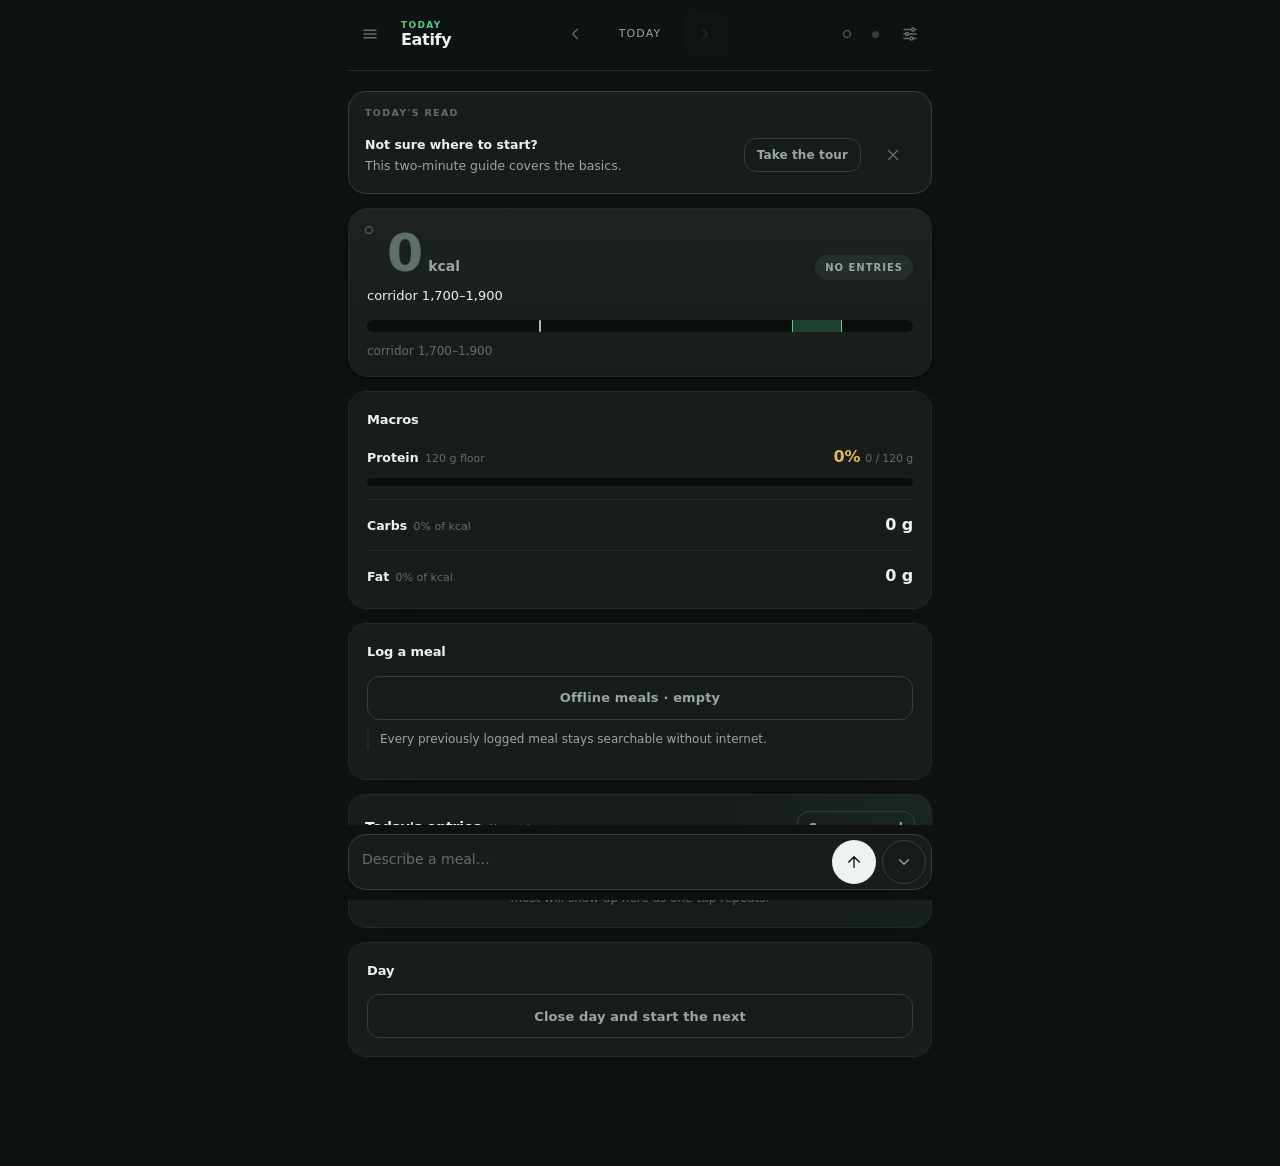
==== index.html @ 6e0ff58f "feat: find an exercise by typing at the top of the Lift logger Replaces the 'Insert an exercise name" ====
<!DOCTYPE html>
<html lang="en">
<head>
<meta charset="UTF-8">
<meta http-equiv="Content-Security-Policy" content="default-src 'self'; connect-src 'self' https://api.nal.usda.gov https://generativelanguage.googleapis.com https://openrouter.ai https://*.supabase.co; img-src 'self' data: blob:; style-src 'self' 'unsafe-inline' https://fonts.googleapis.com; font-src 'self' https://fonts.gstatic.com; script-src 'self'; worker-src 'self'; object-src 'none'; base-uri 'self'; form-action 'self'">
<meta name="viewport" content="width=device-width, initial-scale=1.0, viewport-fit=cover">
<title>Eatify</title>
<link rel="preconnect" href="https://fonts.googleapis.com">
<link rel="preconnect" href="https://fonts.gstatic.com" crossorigin>
<link href="https://fonts.googleapis.com/css2?family=Inter:wght@400;500;600;700;800&family=Spline+Sans+Mono:wght@400..600&display=swap" rel="stylesheet">
<link rel="stylesheet" href="css/style.css">
<link rel="manifest" href="manifest.json">
<meta name="theme-color" content="#0e1211">
<meta name="apple-mobile-web-app-capable" content="yes">
<meta name="apple-mobile-web-app-status-bar-style" content="black-translucent">
<link rel="apple-touch-icon" href="icon-192.png">
</head>
<body>

<!-- Every status message the app shows visually is also announced here. -->
<div id="srLive" class="sr-only" role="status" aria-live="polite"></div>

<header class="app-header">
  <div class="head-start">
    <button type="button" id="navToggle" aria-label="Open navigation"
            aria-expanded="false" aria-controls="sidebar" title="Sections"><span data-ui-icon="menu"></span></button>
    <div class="head-name"><span class="head-section" id="sectionLabel">Today</span><h1>Eatify</h1></div>
  </div>
  <div class="daynav">
    <button type="button" id="dayPrev" aria-label="Previous day" title="Previous day"><span data-ui-icon="previous"></span></button>
    <span class="date" id="dayLabel" aria-live="polite"></span>
    <button type="button" id="dayNext" aria-label="Next day" title="Next day"><span data-ui-icon="next"></span></button>
  </div>
  <div class="head-end">
    <button type="button" class="pin-toggle" id="headerPin" aria-label="Pin the top bar" aria-pressed="false" title="Keep the top bar in sight"></button>
    <span id="syncDot" class="sync-dot off" role="img" aria-label="Sync off"
          title="Sync off — configure in Settings"></span>
    <button type="button" id="gear" aria-label="Settings" aria-expanded="false"
            aria-controls="settingsPanel" title="Settings"><span data-ui-icon="settings"></span></button>
  </div>
</header>

<!-- ============================ NAVIGATION ============================== -->
<!-- Sections live in a drawer rather than a bottom bar: the bottom edge now
     belongs to the meal composer, which is what this app is actually for. -->
<div class="nav-backdrop" id="navBackdrop" hidden></div>
<nav class="sidebar" id="sidebar" hidden>
  <div class="sidebar-head">
    <span class="sidebar-title">Sections</span>
    <button type="button" class="icon-btn" id="navClose" aria-label="Close navigation"><span data-ui-icon="close"></span></button>
  </div>
  <div class="sidebar-tabs" role="tablist" aria-orientation="vertical" aria-label="Sections">
    <button type="button" role="tab" id="tabbtn-today" data-tab="today" aria-selected="true" aria-controls="tabToday"><span class="ico"><span data-ui-icon="today"></span></span>Today</button>
    <button type="button" role="tab" id="tabbtn-logs" data-tab="logs" aria-selected="false" aria-controls="tabLogs"><span class="ico"><span data-ui-icon="logs"></span><span class="nav-badge" id="suppBadge" hidden></span></span>Logs</button>
    <button type="button" role="tab" id="tabbtn-plan" data-tab="plan" aria-selected="false" aria-controls="tabPlan"><span class="ico"><span data-ui-icon="plan"></span></span>Plan</button>
    <button type="button" role="tab" id="tabbtn-lift" data-tab="lift" aria-selected="false" aria-controls="tabLift"><span class="ico"><span data-ui-icon="lift"></span></span>Lift</button>
    <button type="button" role="tab" id="tabbtn-trends" data-tab="trends" aria-selected="false" aria-controls="tabTrends"><span class="ico"><span data-ui-icon="trends"></span></span>Trends</button>
  </div>
</nav>

<!-- Shown while a past day is on screen — every add/edit lands on that day, not today. -->
<div class="notice warn" id="pastBanner" hidden>
  <span class="grow">Editing <b id="pastBannerDate"></b> — not today.</span>
  <button type="button" class="ghost sm" id="backToTodayBtn">Back to today</button>
</div>

<!-- ============================== SETTINGS ============================== -->
<div class="panel" id="settingsPanel" hidden>
  <span class="panel-title">Included food tools</span>
  <div class="tactical" id="hostedStatus">Sign in under Sync to use the included allowance. Manual logging always works.</div>
  <details>
    <summary>Use your own API keys (advanced)</summary>
    <div style="margin-top:10px">
  <div class="field">
    <label for="usdaKey">USDA FoodData Central key</label>
    <input type="password" id="usdaKey" placeholder="leave blank to use Eatify's allowance" autocomplete="off">
  </div>
  <div class="field">
    <label for="geminiKey">Gemini API key</label>
    <input type="password" id="geminiKey" placeholder="AIza…" autocomplete="off">
  </div>
  <div class="field">
    <label for="geminiModel">Gemini model</label>
    <input type="text" id="geminiModel" list="modelList" placeholder="gemini-3.5-flash-lite">
    <datalist id="modelList"></datalist>
  </div>
  <div class="field">
    <label for="orKey">OpenRouter key (optional backup)</label>
    <input type="password" id="orKey" placeholder="sk-or-… (free models rotated automatically)" autocomplete="off">
  </div>
  <div class="footer-actions">
    <button type="button" class="ghost" id="loadModelsBtn">Load models</button>
    <button type="button" id="saveKeys">Save keys</button>
  </div>
  <div class="tactical" id="keyStatus">Personal keys stay saved in this browser. When needed, the matching key is sent transiently to the backend or provider; it is never synced or exported.</div>
    </div>
  </details>

  <span class="panel-title">Your account</span>
  <div class="tactical">Install Eatify on this device for a home-screen icon, its own app window, and quicker access offline.</div>
  <button type="button" class="ghost" id="installAppBtn">Install app</button>
  <div class="field">
    <label for="accountEmail">Email</label>
    <input type="email" id="accountEmail" placeholder="you@example.com" autocomplete="email">
  </div>
  <div class="footer-actions">
    <button type="button" class="ghost" id="syncNowBtn">Sync now</button>
    <button type="button" id="signOutBtn" hidden>Sign out</button>
    <button type="button" id="signInBtn">Email me a sign-in link</button>
  </div>
  <details>
    <summary>Connect your own Supabase project (advanced)</summary>
    <div style="margin-top:10px">
      <div class="field">
        <label for="supaUrl">Supabase project URL — blank uses the built-in one</label>
        <input type="text" id="supaUrl" placeholder="https://xxxx.supabase.co" autocomplete="off">
      </div>
      <div class="field">
        <label for="supaKey">Supabase anon key — blank uses the built-in one</label>
        <input type="password" id="supaKey" placeholder="sb_publishable_… or eyJ…" autocomplete="off">
      </div>
      <div class="tactical">See SYNC_SETUP.md in the repo for the one-time project setup.</div>
    </div>
  </details>
  <div class="tactical" id="syncStatus">Sign in to sync logs, targets, workouts, measurements, and settings across devices. Personal API keys never sync.</div>

  <span class="panel-title">Review Eatify</span>
  <div class="field">
    <label for="feedbackRating">How is Eatify treating you?</label>
    <select id="feedbackRating">
      <option value="">No rating</option>
      <option value="5">5 — love it</option>
      <option value="4">4 — pretty good</option>
      <option value="3">3 — it is okay</option>
      <option value="2">2 — needs work</option>
      <option value="1">1 — rough right now</option>
    </select>
  </div>
  <div class="field"><label for="feedbackMessage">What should change?</label><textarea id="feedbackMessage" rows="4" maxlength="4000" placeholder="A bug, an idea, or anything that feels annoying…"></textarea></div>
  <div class="field" id="feedbackEmailWrap"><label for="feedbackEmail">Email for a reply <span class="tactical">(optional)</span></label><input type="email" id="feedbackEmail" autocomplete="email" placeholder="you@example.com"></div>
  <label class="pill"><input type="checkbox" id="anonymousAnalytics"> Share anonymous usage counts</label>
  <div class="tactical" id="feedbackIdentity">No meals, nutrition details, API keys, or personal entries are collected.</div>
  <button type="button" id="sendFeedback">Send feedback</button>
  <div class="tactical" id="feedbackStatus" hidden></div>

  <!-- Body profile lives here, not on Trends: it is configuration you set once,
       not a reading you check. Trends shows what it produces. -->
  <span class="panel-title">Body profile</span>
  <div class="targets-grid">
    <div><label for="pfSex">Sex</label><select id="pfSex"><option value="male">male</option><option value="female">female</option></select></div>
    <div><label for="pfAge">Age (years)</label><input type="number" id="pfAge" min="0" step="1" inputmode="numeric" placeholder="28"></div>
    <div><label for="pfHeight">Height (cm)</label><input type="number" id="pfHeight" min="0" step="1" inputmode="numeric" placeholder="178"></div>
    <div><label for="pfActivity">Activity</label><select id="pfActivity">
      <option value="sedentary">sedentary</option>
      <option value="light">light</option>
      <option value="moderate">moderate</option>
      <option value="active">active</option>
      <option value="athlete">athlete</option>
    </select></div>
  </div>
  <div class="field">
    <label for="pfTrendStart">Ignore weigh-ins before this date (optional)</label>
    <input type="date" id="pfTrendStart">
    <div class="tactical">Use this only after a major diet change. Your water weight can jump for a week or two, so older weigh-ins may make the calorie estimate less useful.</div>
  </div>
  <div class="tactical" id="tdeeReadout">Enter your age and height and log a weight to estimate maintenance.</div>

  <span class="panel-title">Goal</span>
  <div class="targets-grid">
    <div><label for="goalMode">Goal</label><select id="goalMode">
      <option value="off">Use my calorie range</option>
      <option value="cut">Lose weight (about −500 kcal/day)</option>
      <option value="maintain">Maintain weight</option>
      <option value="bulk">Gain slowly (about +300 kcal/day)</option>
      <option value="custom">Custom calorie adjustment…</option>
    </select></div>
    <div id="goalCustomWrap" hidden><label for="goalOffset">Custom calorie change per day</label><input type="number" id="goalOffset" step="25" inputmode="numeric" placeholder="250"></div>
  </div>
  <div class="tactical" id="goalReadout" hidden></div>
  <!-- Fires only when the corridor has stopped describing what you actually eat. -->
  <div class="tactical bad" id="driftNote" hidden></div>

  <span class="panel-title">Daily targets</span>
  <div class="targets-grid">
    <div><label for="tFloor">Calorie floor (kcal)</label><input type="number" id="tFloor" min="0" step="10" inputmode="numeric"></div>
    <div><label for="tCeil">Calorie ceiling (kcal)</label><input type="number" id="tCeil" min="0" step="10" inputmode="numeric"></div>
    <div><label for="tP">Protein floor</label>
      <div style="display:flex;gap:6px">
        <input type="number" id="tP" min="0" step="1" inputmode="numeric">
        <select id="tPMode" aria-label="Protein floor unit" style="width:90px"><option value="g">g</option><option value="pct">% kcal</option></select>
      </div>
    </div>
    <div><label for="tCMax">Carb cap — blank is off</label>
      <div style="display:flex;gap:6px">
        <input type="number" id="tCMax" min="0" step="1" inputmode="numeric" placeholder="off">
        <select id="tCMode" aria-label="Carb cap unit" style="width:90px"><option value="g">g</option><option value="pct">% kcal</option></select>
      </div>
    </div>
    <div><label for="tFMax">Fat cap — blank is off</label>
      <div style="display:flex;gap:6px">
        <input type="number" id="tFMax" min="0" step="1" inputmode="numeric" placeholder="off">
        <select id="tFMode" aria-label="Fat cap unit" style="width:90px"><option value="g">g</option><option value="pct">% kcal</option></select>
      </div>
    </div>
  </div>
  <!-- Set any two macros and the third is arithmetic — this says what was filled in. -->
  <div class="tactical" id="macroFillNote" hidden></div>
  <div class="footer-actions">
    <button type="button" class="ghost" id="resetTargets">Reset to defaults</button>
    <button type="button" id="saveTargets">Save targets</button>
  </div>
  <div class="tactical" id="targetStatus" hidden></div>

  <details>
    <summary>Meal schedule (optional)</summary>
    <div style="margin-top:10px">
      <label for="mealPlanInput">Add one meal per line: <b>time, calories, name</b>. Example: <b>07:30 600 Breakfast</b>. Eatify uses this to show whether you are roughly on pace during the day; these are not hard meal limits.</label>
      <textarea id="mealPlanInput" rows="6" placeholder="07:30 800 Breakfast&#10;11:00 200 Brunch&#10;14:00 800 Lunch&#10;16:30 300 Supper&#10;21:00 500 Dinner"></textarea>
      <div class="footer-actions" style="margin-top:10px">
        <button type="button" class="ghost" id="clearMealPlan">Use even pacing</button>
        <button type="button" id="saveMealPlan">Save meal plan</button>
      </div>
      <div class="tactical" id="mealPlanStatus" hidden></div>
    </div>
  </details>

  <details>
    <summary>Training schedule</summary>
    <div style="margin-top:10px">
      <label id="trainDaysLabel">Training days</label>
      <div class="pill-row" id="trainDays" role="group" aria-labelledby="trainDaysLabel"></div>
      <label for="trainSplitInput" style="margin-top:10px">Weekly split — one per line, "<b>Day Split</b>" (use <b>Rest</b> for off days)</label>
      <textarea id="trainSplitInput" rows="7" placeholder="Mon Pull&#10;Tue Push&#10;Wed Legs&#10;Thu Upper · pull&#10;Fri Upper · push&#10;Sat Rest&#10;Sun Rest"></textarea>
      <div class="targets-grid" style="margin-top:10px">
        <div><label for="trainStart">Workout start</label><input type="time" id="trainStart"></div>
        <div><label for="trainEnd">Workout end</label><input type="time" id="trainEnd"></div>
      </div>
      <div class="pill-row">
        <label class="pill"><input type="checkbox" id="trainAutoLift" hidden> Open on Lift during the workout window</label>
        <label class="pill"><input type="checkbox" id="trainCycle" hidden> Use different calorie targets on training and rest days</label>
      </div>
      <div class="targets-grid" id="cycleOffsets" hidden>
        <div><label for="trainOffset">Calories added on training days</label><input type="number" id="trainOffset" step="25" inputmode="numeric"></div>
        <div><label for="restOffset">Calories added on rest days</label><input type="number" id="restOffset" step="25" inputmode="numeric"></div>
      </div>
      <button type="button" id="saveTrain">Save schedule</button>
      <div class="tactical" id="trainStatus" hidden></div>
    </div>
  </details>

  <details>
    <summary>How estimates are adjusted</summary>
    <div class="targets-grid" style="margin-top:10px">
      <div><label for="penK">Extra calories added to estimates (%)</label><input type="number" id="penK" min="0" step="1" inputmode="numeric"></div>
      <div><label for="penP">Protein removed from estimates (%)</label><input type="number" id="penP" min="0" step="1" inputmode="numeric"></div>
    </div>
    <div class="footer-actions">
      <button type="button" class="ghost" id="resetPens">Reset to defaults</button>
      <button type="button" id="savePens">Save adjustments</button>
    </div>
    <div class="tactical">Estimated portions are often optimistic. These adjustments add a small safety margin. Most people can leave the defaults alone.</div>
    <div class="tactical" id="penStatus" hidden></div>
  </details>

  <details>
    <summary>Where to get personal API keys</summary>
    <div class="tactical" style="margin-top:10px">
      You only need these after the included daily allowance runs out.<br>
      <b>USDA:</b> <a href="https://fdc.nal.usda.gov/api-key-signup.html" target="_blank" rel="noopener">Get a USDA key</a>.<br>
      <b>Gemini:</b> <a href="https://aistudio.google.com/apikey" target="_blank" rel="noopener">Get a Gemini key</a>.<br>
      <b>OpenRouter:</b> <a href="https://openrouter.ai/keys" target="_blank" rel="noopener">Get an optional backup key</a>.<br>
      Keys are saved only in localStorage on this device. When needed, the matching key is sent transiently to the backend or provider. Export and sync never include them.
    </div>
  </details>
</div>

<!-- ================================ TODAY ================================ -->
<main id="tabToday" class="tabview" role="tabpanel" aria-labelledby="tabbtn-today">

  <section class="today-read" id="todayRead" aria-label="Today's read">
    <span class="today-read-title">Today's read</span>
    <div class="read-item guide-invite" id="guideInvite" hidden>
      <div class="grow"><b>Not sure where to start?</b><span> This two-minute guide covers the basics.</span></div>
      <button type="button" class="sm ghost" id="guideStart">Take the tour</button>
      <button type="button" class="icon-btn" id="guideDismiss" aria-label="Not now" title="Not now"><span data-ui-icon="close"></span></button>
    </div>
    <div class="read-item" id="digestCard" hidden>
      <span class="dg-main grow"></span>
      <button type="button" class="icon-btn" id="digestClose" aria-label="Dismiss"><span data-ui-icon="close"></span></button>
    </div>
    <div class="read-item" id="briefCard" hidden>
      <span id="briefText" class="grow"></span>
      <button type="button" class="icon-btn" id="briefClose" aria-label="Dismiss"><span data-ui-icon="close"></span></button>
    </div>
  </section>

  <!-- THE CORRIDOR — a single value against a limit, which is a METER, not a dial.
       The radial gauge spent ~40% of the first screen encoding one ratio and pushed
       the macros below the fold; a horizontal track says the same thing in a fifth
       of the height and leaves room for the numbers that need reading next. -->
  <section class="corridor-card" id="instrument" aria-label="Caloric corridor">
    <button type="button" class="pin-toggle card-pin" id="caloriePin" aria-label="Pin calorie summary" aria-pressed="false" title="Keep calories in sight"></button>
    <div class="cor-top">
      <div class="cor-hero"><span class="cor-val is-empty" id="readout">0</span><span class="cor-unit">kcal</span></div>
      <div class="cor-state is-empty" id="verdictStamp">no entries</div>
    </div>
    <div class="cor-gap" id="gaugeKcal"></div>
    <div class="cor-meter" id="scale" role="meter" aria-label="Calories against your daily corridor">
      <div class="cor-band" id="gaugeZone"></div>
      <div class="cor-ghost" id="projCursor" hidden></div>
      <div class="cor-fill is-empty" id="gaugeProg"></div>
      <div class="cor-pace" id="paceMark" hidden></div>
    </div>
    <div class="cor-sub" id="readoutSub"></div>
    <div class="pace-line" id="paceLine" hidden></div>
  </section>

  <!-- MACROS -->
  <section class="panel">
    <span class="panel-title">Macros</span>
    <div id="macroRows"></div>
    <div id="microLine" style="margin-top:16px" hidden></div>
  </section>

  <!-- Supplements that are ON today. "Is today an ON day?" is a Today question,
       so the answer lives here; the protocols themselves are managed under Plan. -->
  <section class="panel" id="suppTodayPanel" hidden>
    <span class="panel-title">Supplements today</span>
    <div class="supp-strip-today" id="suppTodayStrip"></div>
  </section>

  <!-- LOGGING. The composer at the bottom owns the AI path end to end, review
       list included. What stays here is what needs the page's full width and
       is not part of that flow: one-tap repeats and the manual USDA search.
       The panel hides itself when it holds neither. -->
  <section class="panel" id="addPanel">
    <span class="panel-title">Log a meal</span>
    <div class="offline-library-bar">
      <button type="button" class="ghost" id="offlineMealsBtn">Offline meals <span id="offlineMealsCount"></span></button>
      <span class="tactical">Every previously logged meal stays searchable without internet.</span>
    </div>
    <div class="chips" id="tplChips" hidden></div>
    <div class="chips" id="freqChips" hidden></div>

    <!-- Manual USDA logging — revealed from the composer's ⌃ menu -->
    <div id="manualBlock" hidden style="margin-top:16px;border-top:1px solid var(--rule);padding-top:16px">
      <div class="row" style="grid-template-columns:1fr 84px">
        <div>
          <label for="usdaSearch">Search foods (USDA)</label>
          <input type="text" id="usdaSearch" placeholder="greek yogurt">
        </div>
        <div style="display:flex;align-items:flex-end">
          <button type="button" id="usdaBtn">Find</button>
        </div>
      </div>
      <div id="searchResults" style="margin-bottom:12px"></div>
      <div class="row">
        <div>
          <label for="food">Food</label>
          <select id="food"></select>
        </div>
        <div>
          <label for="grams">Grams</label>
          <input type="number" id="grams" placeholder="0" min="0" step="1" inputmode="decimal">
        </div>
      </div>
      <div class="pill-row">
        <label class="pill"><input type="checkbox" id="weighed" checked hidden> Weighed &amp; exact</label>
      </div>
      <button type="button" id="addBtn">Add to ledger</button>
    </div>
  </section>

  <!-- LEDGER -->
  <section class="panel meal-ledger-panel">
    <div class="ledger-titlebar">
      <div class="ledger-heading">
        <span class="panel-title" id="ledgerTitle">Today's entries</span>
        <span class="ledger-count" id="ledgerCount"></span>
      </div>
      <button type="button" class="sm ghost" id="saveTplBtn">Save as usual</button>
    </div>
    <div id="ledgerBody" class="meal-ledger" aria-label="Foods logged for the day on screen"></div>
  </section>

  <!-- Day maintenance. Close day is the routine action; the destructive ones sit
       behind a disclosure so they can't be hit by accident right next to it. -->
  <section class="panel" id="todayOnly">
    <span class="panel-title">Day</span>
    <button type="button" class="ghost" id="closeDayBtn">Close day and start the next</button>
    <details style="margin-top:12px">
      <summary>Backup and reset</summary>
      <div style="margin-top:10px">
        <div class="footer-actions">
          <button type="button" class="ghost" id="exportBtn">Export backup</button>
          <button type="button" class="ghost" id="importBtn">Import backup</button>
        </div>
        <button type="button" class="danger" id="resetBtn" style="margin-top:8px">Clear this day's entries</button>
        <div class="tactical">Data lives on this device. Export is your backup — sync is not one.</div>
      </div>
    </details>
  </section>
</main>

<!-- ================================= LOGS ================================ -->
<main id="tabLogs" class="tabview" role="tabpanel" aria-labelledby="tabbtn-logs" hidden>
  <div class="tactical" id="logsDateNote" style="margin-bottom:4px"></div>

  <!-- WEIGH-IN -->
  <section class="panel">
    <span class="panel-title">Weigh-in · <span id="wDate">today</span></span>
    <div class="row" style="grid-template-columns:1fr 84px">
      <div>
        <label for="wIn">Morning weight (kg)</label>
        <input type="number" id="wIn" min="0" step="0.1" inputmode="decimal" placeholder="78.4">
      </div>
      <div style="display:flex;align-items:flex-end">
        <button type="button" id="wSaveBtn">Log</button>
      </div>
    </div>
    <div class="tactical" id="wLogHint" style="margin-top:8px">Weigh first thing, after the toilet, before eating or drinking — same conditions each day so the trend reflects fat, not last night's dinner. The full trend and corridor cross-check live on <b>Trends</b>.</div>
  </section>

  <!-- BODY-FAT ESTIMATE -->
  <section class="panel">
    <span class="panel-title">Body-fat estimate · U.S. Navy tape method</span>
    <div id="bfReadout"><div class="empty">Enter your height in Settings and log a waist and neck below to estimate body fat.</div></div>
    <div class="tactical" id="bfTrend" hidden style="margin-top:10px"></div>
  </section>

  <!-- BODY MEASUREMENTS -->
  <section class="panel">
    <span class="panel-title">Body measurements · <span id="mDate">today</span> <span class="sr-sub">(cm)</span></span>
    <div class="tactical" style="margin-bottom:6px">Waist and neck (plus hips, for women) drive the body-fat estimate above. The rest are optional — log the ones you care about and the app tracks each one over time.</div>
    <div class="tactical" id="measureCadence" style="margin-bottom:8px"></div>
    <div id="measureForm" class="measure-grid"></div>
    <div class="footer-actions" style="grid-template-columns:1fr auto;margin-top:12px">
      <button type="button" id="mSaveBtn">Save measurements</button>
      <button type="button" class="ghost" id="mClearBtn">Clear this day</button>
    </div>
    <div class="tactical" id="mFormMsg" hidden style="margin-top:8px"></div>

    <details id="measureHowto" style="margin-top:16px">
      <summary>How to measure — read once, then stay consistent</summary>
      <div class="measure-howto" id="measureHowtoBody" style="margin-top:10px"></div>
      <div class="tactical" style="margin-top:10px">Consistency beats precision. Measure at the same time of day (morning is best), on the same side, with the tape snug but not compressing the skin, and — for the waist and chest — after a normal exhale, without sucking in. A cloth or spring-loaded tape held level all the way round is worth far more than an exact starting number.</div>
    </details>

    <details style="margin-top:12px">
      <summary>Measurement log</summary>
      <div id="measureLog" style="margin-top:12px"><div class="empty">No measurements logged yet.</div></div>
    </details>
  </section>

  <!-- SUPPLEMENTS (daily doses) -->
  <section class="panel">
    <span class="panel-title">Supplements · <span id="suppDate">today</span></span>
    <div id="suppToday"></div>
    <div class="tactical" id="suppSummary" hidden></div>
    <div class="tactical" style="margin-top:10px">Add or edit protocols on the <b>Plan</b> tab.</div>
  </section>
</main>

<!-- ================================= PLAN ================================ -->
<main id="tabPlan" class="tabview" role="tabpanel" aria-labelledby="tabbtn-plan" hidden>
  <section class="panel">
    <span class="panel-title">Supplement protocols</span>
    <div class="tactical" style="margin-bottom:4px">Set up which supplements you take, on what schedule, and their per-dose nutrients here. Tick today's doses on the <b>Logs</b> tab.</div>

    <details style="margin-top:12px" open>
      <summary>Manage protocols</summary>
      <div id="suppManage" style="margin-top:12px"></div>
      <div style="margin-top:14px;border-top:1px solid var(--rule);padding-top:14px">
        <div class="targets-grid">
          <div><label for="suppName">Name</label><input type="text" id="suppName" placeholder="Vitamin D3"></div>
          <div><label for="suppDose">Dose (optional)</label><input type="text" id="suppDose" placeholder="5000 IU"></div>
        </div>
        <div class="targets-grid">
          <div><label for="suppKind">Schedule</label><select id="suppKind">
            <option value="every">every N days</option>
            <option value="days">specific weekdays</option>
          </select></div>
          <div id="suppEveryWrap"><label for="suppEvery">N — 2 is every other day</label><input type="number" id="suppEvery" min="1" step="1" value="2" inputmode="numeric"></div>
        </div>
        <div class="targets-grid" id="suppPhaseWrap">
          <div><label for="suppAnchor">Anchor — an ON day you're sure of</label><input type="date" id="suppAnchor"></div>
          <div><label for="suppMode">Cycle</label><select id="suppMode">
            <option value="fixed">fixed — locked to the calendar</option>
            <option value="rolling">rolling — N days after the last dose</option>
          </select></div>
        </div>
        <div id="suppDaysWrap" hidden style="margin-bottom:12px">
          <label id="suppDaysLabel">Days</label>
          <div class="supp-days" id="suppDaysPick" role="group" aria-labelledby="suppDaysLabel"></div>
        </div>

        <details id="suppNutriWrap" style="margin:2px 0 12px">
          <summary>Nutrients per dose (optional)</summary>
          <div style="margin-top:10px">
            <div class="tactical">Photograph the Supplement Facts panel or paste it — the AI records each nutrient's <b>elemental</b> amount (250&nbsp;mg calcium, not the 1200&nbsp;mg of calcium citrate). Taking the supplement then adds these to your day's micronutrients. Or add nutrients by hand.</div>
            <label for="suppLabelText" class="sr-only">Supplement label text</label>
            <textarea id="suppLabelText" rows="2" placeholder="Paste the label — e.g. Calcium 250mg, Vitamin D3 1000 IU, Vitamin K2 100mcg" style="margin-top:8px"></textarea>
            <div class="footer-actions" style="grid-template-columns:1fr 1fr 1.2fr;margin-top:6px">
              <button type="button" class="ghost icon-label" id="suppPhotoBtn"><span data-ui-icon="camera"></span>Photo</button>
              <button type="button" class="ghost icon-label" id="suppGalleryBtn"><span data-ui-icon="image"></span>Choose</button>
              <button type="button" id="suppReadBtn">Read label</button>
            </div>
            <div id="suppPhotoChip" class="photo-chip" hidden>
              <img id="suppPhotoThumb" alt="attached label photo">
              <span id="suppPhotoName">label photo</span>
              <button type="button" id="suppPhotoClear" aria-label="Remove photo"><span data-ui-icon="close"></span></button>
            </div>
            <div class="tactical" id="suppNutriMsg" hidden></div>
            <div id="suppMicroList" style="margin-top:10px"></div>
            <div class="targets-grid" style="margin-top:8px">
              <div><label for="suppMicroPick">Add a nutrient by hand</label>
                <select id="suppMicroPick"></select></div>
              <div><label for="suppMicroAmt">Amount <span id="suppMicroUnit" class="sr-sub"></span></label>
                <input type="number" id="suppMicroAmt" min="0" step="any" inputmode="decimal" placeholder="0"></div>
            </div>
            <div class="targets-grid" id="suppElemWrap" hidden>
              <div><label for="suppElemForm">Salt form <span class="sr-sub">(converts to elemental)</span></label>
                <select id="suppElemForm"></select></div>
              <div><label for="suppElemHint">&nbsp;</label>
                <div class="tactical" id="suppElemHint" style="padding-top:8px"></div></div>
            </div>
            <button type="button" class="sm ghost" id="suppMicroAdd" style="margin-top:6px">Add nutrient</button>
          </div>
        </details>

        <button type="button" id="suppAddBtn">Add supplement</button>
        <button type="button" class="ghost" id="suppCancelEdit" hidden style="margin-top:6px">Cancel edit</button>
        <div class="tactical" id="suppFormMsg">Log the days you take it and the strip shows the pattern — no more guessing whether today is ON.</div>
      </div>
    </details>
  </section>

  <section class="panel">
    <span class="panel-title">Close the gap · <span id="solverTitle">1700</span> kcal target</span>
    <div class="budget-suggestions" id="budgetSuggestions">
      <div class="empty">Log some food and combinations that close the remaining gap appear here.</div>
    </div>
    <div class="tactical" id="tactical"></div>
  </section>

  <section class="panel">
    <span class="panel-title">Meal engineer · balance three foods to a calorie target</span>
    <div class="tern-foods">
      <div><label for="ternA">Food A</label><div class="tern-pick"><select id="ternA"></select><button type="button" class="tern-find" data-slot="0" aria-label="Search a food for slot A"><span data-ui-icon="search"></span></button></div></div>
      <div><label for="ternB">Food B</label><div class="tern-pick"><select id="ternB"></select><button type="button" class="tern-find" data-slot="1" aria-label="Search a food for slot B"><span data-ui-icon="search"></span></button></div></div>
      <div><label for="ternC">Food C</label><div class="tern-pick"><select id="ternC"></select><button type="button" class="tern-find" data-slot="2" aria-label="Search a food for slot C"><span data-ui-icon="search"></span></button></div></div>
    </div>
    <!-- Shared USDA search: the 🔍 on a slot opens this and fills that slot with any food. -->
    <div id="ternSearch" class="tern-search" hidden>
      <div class="row" style="grid-template-columns:1fr 84px">
        <div>
          <label for="ternSearchIn" id="ternSearchLbl">Search any food (USDA) → Slot A</label>
          <input type="text" id="ternSearchIn" placeholder="greek yogurt, salmon, lentils">
        </div>
        <div style="display:flex;align-items:flex-end">
          <button type="button" id="ternSearchBtn">Find</button>
        </div>
      </div>
      <div id="ternSearchResults" style="margin-top:10px"></div>
    </div>
    <div class="tern-target">
      <div><label for="ternKcal">Calorie target</label><input type="number" id="ternKcal" min="50" step="10" inputmode="numeric"></div>
      <div class="hint" id="ternHint">drag the point</div>
    </div>
    <div class="tern-stage">
      <div class="tern-plot" id="ternPlot"></div>
      <div class="tern-readout" id="ternReadout"></div>
    </div>
    <div class="footer-actions" style="margin-top:16px">
      <button type="button" class="ghost" id="ternSaveDefaults">Make these my defaults</button>
      <button type="button" id="ternAdd">Add all three to ledger</button>
    </div>
    <div class="tern-msg" id="ternMsg"></div>
  </section>
</main>

<!-- ================================= LIFT ================================ -->
<main id="tabLift" class="tabview" role="tabpanel" aria-labelledby="tabbtn-lift" hidden>
  <!-- The day's planned session, read from the owner's Google Calendar through the
       lift-plan Edge Function. Hidden for anyone the function does not serve. -->
  <section class="panel lift-plan" id="liftPlanPanel" hidden></section>
  <!-- Free text in, sets out. Parsed by the grammar in core.js, not by a model. -->
  <section class="panel">
    <span class="panel-title">Session · <span id="liftDate">today</span><span id="liftSplit"></span></span>
    <!-- Find an exercise by typing a few letters instead of scrolling a list. -->
    <label for="liftFind" class="sr-only">Find an exercise to log</label>
    <input type="search" id="liftFind" class="lift-find" placeholder="Find an exercise: squat, rdl, lat…" autocomplete="off" enterkeyhint="go">
    <div id="liftFindResults" class="lift-find-results" hidden></div>
    <div class="chips" id="liftChips" hidden></div>
    <label for="liftInput" class="sr-only">Describe your sets</label>
    <textarea id="liftInput" rows="3" placeholder="One exercise per line — bicep curls 20x12, 20x8, 15x14&#10;bench 60kg 8, 8, 6 rir 2"></textarea>
    <div class="omni-actions">
      <button type="button" id="liftBtn" class="omni-primary">Log sets</button>
      <button type="button" class="omni-chip" id="liftAiBtn" hidden title="Have the AI read a line the parser could not">Ask AI</button>
    </div>
    <!-- Rest timer: starts on every logged set, counts down 90s, and never gates
         logging — the next set just restarts it. -->
    <div id="restTimer" class="rest-timer" hidden aria-live="polite">
      <div class="rest-timer-bar"><span id="restTimerFill"></span></div>
      <div class="rest-timer-row">
        <span class="rest-timer-label" id="restTimerLabel">Rest</span>
        <span class="rest-timer-time" id="restTimerTime">1:30</span>
        <button type="button" class="rest-timer-skip" id="restTimerSkip">Skip</button>
      </div>
    </div>
    <div class="tactical" id="liftStatus" hidden></div>
    <!-- Live "last time" reference for the exercise being typed, so a top set can be
         gauged against what was done last session. -->
    <div id="liftPreview" class="lift-preview" hidden></div>
    <div id="liftPending" style="margin-top:12px"></div>
    <div id="liftSession" style="margin-top:14px"></div>
  </section>

  <section class="panel">
    <span class="panel-title">Progression · <span id="liftWindowLbl">last 8 weeks</span></span>
    <div id="liftTrends"><div class="empty">Log a few sessions and the trends appear here.</div></div>
    <div class="tactical" style="margin-top:12px">
      Strength lifts are judged on best-set e1RM; high-rep work on capacity (load × reps-to-failure),
      because an estimated 1RM stops meaning anything past 12 reps. Only the <i>change</i> in your RIR
      is ever read, so guessing it consistently is fine — a constant bias cancels out of a trend.
    </div>
  </section>

  <!-- The alias map that keeps one lift on one trend line. -->
  <details class="panel">
    <summary><span class="panel-title" style="margin:0">Exercises</span></summary>
    <div style="margin-top:12px">
      <div class="tactical" style="margin-top:0;margin-bottom:12px">
        Every way you write a lift has to resolve to one entry here, or its history splits in two
        and no trend can be fit. Deleting an exercise drops it from the catalogue — logged sessions are untouched.
        The <b>muscle</b> and <b>type</b> tags feed the per-muscle volume view on Trends.
      </div>
      <button type="button" class="omni-chip" id="catAiBtn" hidden style="margin-bottom:12px"></button>
      <button type="button" class="omni-chip" id="catAiAllBtn" hidden style="margin-bottom:12px"></button>
      <div id="catAiReview" hidden style="margin-bottom:12px"></div>
      <label for="liftCatSearch" class="sr-only">Search exercises</label>
      <input type="search" id="liftCatSearch" class="cat-search" placeholder="Search name, alias or muscle" autocomplete="off">
      <div id="liftCatalog"></div>
    </div>
  </details>

  <details class="panel">
    <summary><span class="panel-title" style="margin:0">Past sessions</span></summary>
    <div id="liftHistory" style="margin-top:12px"><div class="empty">No sessions logged yet.</div></div>
  </details>
</main>

<!-- ================================ TRENDS =============================== -->
<main id="tabTrends" class="tabview" role="tabpanel" aria-labelledby="tabbtn-trends" hidden>
  <section class="panel">
    <span class="panel-title">Rolling averages</span>
    <div class="avg-grid" id="avgGrid">
      <div class="avg-card"><div class="avg-label">7-day kcal</div><div class="avg-val" id="avg7k">—</div><div class="avg-sub" id="avg7kSub"></div></div>
      <div class="avg-card"><div class="avg-label">7-day protein</div><div class="avg-val" id="avg7p">—</div><div class="avg-sub" id="avg7pSub"></div></div>
      <div class="avg-card"><div class="avg-label">30-day kcal</div><div class="avg-val" id="avg30k">—</div><div class="avg-sub" id="avg30kSub"></div></div>
      <div class="avg-card"><div class="avg-label">30-day protein</div><div class="avg-val" id="avg30p">—</div><div class="avg-sub" id="avg30pSub"></div></div>
    </div>
  </section>

  <details class="panel">
    <summary><span class="panel-title" style="margin:0">Compliance · last 16 weeks</span></summary>
    <div class="heatmap-wrap" style="margin-top:12px">
      <div class="heatmap-days"><span>M</span><span>T</span><span>W</span><span>T</span><span>F</span><span>S</span><span>S</span></div>
      <div class="heatmap-grid" id="heatmapGrid"></div>
    </div>
  </details>

  <section class="panel">
    <span class="panel-title">Weight and intake · is the corridor working?</span>
    <div class="tactical" style="margin-bottom:4px">Log your morning weight on the <b>Logs</b> tab — the trend and the corridor cross-check appear here.</div>
    <!-- Both series over one shared date axis, stacked, so a run of high days and
         the scale's answer to it line up column for column. -->
    <div class="trend-pair">
      <div class="trend-chart"><div class="trend-cap" id="wChartCap">Weight · kg</div><div id="wChart"></div></div>
      <div class="trend-chart"><div class="trend-cap" id="kChartCap">Each day vs maintenance</div><div id="kcalChart"></div>
        <div class="chart-note" id="kChartCapNote" hidden></div></div>
      <div class="trend-chart"><div class="trend-cap" id="cChartCap">Where that has added up to</div><div id="cumChart"></div>
        <div class="chart-note" id="cChartCapNote" hidden></div></div>
    </div>
    <div class="tactical balance-note" id="balanceNote" hidden></div>
    <div class="tactical" id="wStats" hidden></div>
    <div class="tactical" id="tdeeMini" hidden></div>

    <details style="margin-top:16px">
      <summary>Daily log · weight, calories and macros</summary>
      <div id="weightLog" style="margin-top:12px"></div>
      <button type="button" class="sm ghost" id="csvBtn" style="margin-top:12px">Export CSV</button>
    </details>

    <span class="panel-title" style="margin-top:20px;padding-top:16px;border-top:1px solid var(--rule)">Fat change estimate · 7700 kcal ≈ 1 kg</span>
    <div class="targets-grid">
      <div><label for="maintLow">Maintenance — low</label><input type="number" id="maintLow" min="0" step="10" inputmode="numeric" placeholder="blank = Eatify estimate"></div>
      <div><label for="maintHigh">Maintenance — high</label><input type="number" id="maintHigh" min="0" step="10" inputmode="numeric" placeholder="blank = Eatify estimate"></div>
      <div><label for="fatStart">From</label><input type="date" id="fatStart"></div>
      <div><label for="fatEnd">To</label><input type="date" id="fatEnd"></div>
    </div>
    <div class="tactical" id="fatEstimate">Fill in your profile in Settings, or a maintenance range, to estimate fat gained or lost.</div>
  </section>

  <!-- How trustworthy the app's inferences are right now — a verdict about the data, not
       the body. Intake variability, TDEE confidence and the method disagreement. -->
  <section class="panel">
    <span class="panel-title">Data quality · how much to trust the reads</span>
    <div id="dataTrust"><div class="empty">Log intake and weigh-ins and the trust readout appears here.</div></div>
  </section>

  <section class="panel">
    <span class="panel-title">Training consistency &middot; your own baseline</span>
    <div id="trainingConsistency"><div class="empty">Log a few sessions and your rolling frequency baseline appears here.</div></div>
  </section>

  <!-- Weekly working-sets per muscle, frequency and gaps — the training the app tracked
       but never rolled up. -->
  <section class="panel">
    <span class="panel-title">Volume per muscle · last 7 days</span>
    <div id="muscleVolume"><div class="empty">Log a few sessions and volume-per-muscle appears here.</div></div>
  </section>

  <!-- Where the user is trying to end up, and when the current trend gets there.
       Answered as an interval, because a fitted rate has an error bar. -->
  <section class="panel">
    <span class="panel-title">Goal projection · when do you get there?</span>
    <div id="goalProjection"><div class="empty">Set a target below to see this.</div></div>
    <details style="margin-top:16px">
      <summary>Set your targets</summary>
      <div class="targets-grid" id="goalTargetForm" style="margin-top:12px"></div>
      <div class="tactical" style="margin-top:10px">Leave anything blank to skip it. A waist target works as a <b>stop</b> — on a bulk it is the limit you do not want to pass, and the app will tell you if it arrives before your weight goal does.</div>
    </details>
  </section>

  <!-- The six trained circumferences, read against the waist and against the training
       that should be moving them. Collected since the Logs tab shipped, unread until now. -->
  <section class="panel">
    <span class="panel-title">Tissue vs training · is it going where you trained it?</span>
    <div id="siteProgress"><div class="empty">Log body measurements on the Logs tab to see this.</div></div>
  </section>

  <!-- Strength against bodyweight — the reading a lifting app cannot produce,
       because it does not know what you ate or what you weigh. -->
  <section class="panel">
    <span class="panel-title">Recomp check · is the surplus buying muscle?</span>
    <div id="recompCard"><div class="empty">Needs a weight trend and a few logged sessions.</div></div>
  </section>

  <section class="panel">
    <span class="panel-title">Weekly report card</span>
    <div id="weeklyReport"><div class="empty">Needs at least 2 days of data.</div></div>
  </section>

  <details class="panel">
    <summary><span class="panel-title" style="margin:0">Most logged foods</span></summary>
    <div class="topfoods-list" id="topFoodsList" style="margin-top:12px"><div class="empty">No history yet.</div></div>
  </details>

  <details class="panel">
    <summary><span class="panel-title" style="margin:0">History</span></summary>
    <div style="margin-top:12px">
      <div class="tactical" id="histSummary" hidden style="margin-top:0;margin-bottom:12px"></div>
      <div id="histList"><div class="empty">No previous days yet.</div></div>
    </div>
  </details>
</main>

<input type="file" id="importFile" accept="application/json" hidden>
<!-- Two pickers: camera (capture) forces the camera on mobile; gallery opens the library. -->
<input type="file" id="photoFile" accept="image/*" capture="environment" hidden>
<input type="file" id="photoGallery" accept="image/*" hidden>
<!-- Supplement label pickers — kept separate so a label photo never lands in the meal composer. -->
<input type="file" id="suppPhotoFile" accept="image/*" capture="environment" hidden>
<input type="file" id="suppPhotoGallery" accept="image/*" hidden>

<!-- ============================ MEAL COMPOSER ============================ -->
<!-- Pinned to the bottom, because describing a meal is what this app is for.
     Enter sends; the ⌃ opens the other ways in (camera, gallery, USDA). -->
<div class="composer" id="composer">
  <div class="composer-menu" id="composerMenu" hidden>
    <button type="button" class="cm-item" id="photoBtn"><span class="cm-ico" data-ui-icon="camera"></span>Take a photo</button>
    <button type="button" class="cm-item" id="galleryBtn"><span class="cm-ico" data-ui-icon="image"></span>Choose a photo</button>
    <button type="button" class="cm-item" id="manualToggle" aria-expanded="false" aria-controls="manualBlock"><span class="cm-ico" data-ui-icon="search"></span>Search USDA manually</button>
  </div>
  <div id="photoChip" class="photo-chip" hidden>
    <img id="photoThumb" alt="">
    <span id="photoName" class="grow"></span>
    <button type="button" class="icon-btn" id="photoClear" aria-label="Remove photo"><span data-ui-icon="close"></span></button>
  </div>
  <div class="composer-bar">
    <label for="nlInput" class="sr-only">Describe a meal</label>
    <textarea id="nlInput" rows="1" placeholder="Describe a meal…"></textarea>
    <button type="button" id="parseBtn" class="composer-send" title="Parse meal (Enter)" aria-label="Parse meal"><span data-ui-icon="send"></span></button>
    <button type="button" id="composerMore" class="composer-more" aria-expanded="false"
            aria-controls="composerMenu" aria-label="More ways to log" title="Photo, gallery, USDA search"><span data-ui-icon="more"></span></button>
  </div>
  <!-- What the AI came back with. It grows downward from the bar, so the bar
       rises and the items you now have to check land under your thumb — no
       jump to some panel halfway up the page. -->
  <div class="composer-tray" id="composerTray" hidden>
    <div class="tactical" id="parseStatus" hidden></div>
    <div id="pending"></div>
  </div>
</div>

<script src="core.js"></script>
<script src="js/storage.js"></script>
<script src="js/icons.js"></script>
<script src="js/state.js"></script>
<script src="js/hosted.js"></script>
<script src="js/compute.js"></script>
<script src="js/ui.js"></script>
<script src="js/food.js"></script>
<script src="js/today.js"></script>
<script src="js/plan.js"></script>
<script src="js/trends.js"></script>
<script src="js/lift.js"></script>
<script src="js/logs.js"></script>
<script src="js/sync.js"></script>
<script src="js/analytics.js"></script>
<script src="js/install.js"></script>
<script src="js/guide.js"></script>
<script src="js/app.js"></script>
</body>
</html>
---- css/style.css ----
/* ============================================================================
   EATIFY — design system
   ----------------------------------------------------------------------------
   Modern, calm, dark. Rounded cards on a near-black ground, a single green
   accent for "on track", and soft per-macro hues. Colour still carries meaning
   (green good · amber under · red over), but the surface is friendly, not a
   cockpit. Numbers are set in Inter with tabular figures so they read cleanly;
   a mono face is kept only for dense data tables.
   ========================================================================== */

:root {
  /* ---- surface: near-black with a faint green cast, lifted cards ---- */
  --bench:     #0e1211;   /* the page itself */
  --slab:      #171d1b;   /* card surface */
  --slab-lit:  #1c2321;   /* nested / raised */
  --well:      #0a0e0d;   /* recessed: tracks, inputs, grooves */
  --rule:      #232b28;   /* hairlines / card borders */
  --rule-lit:  #33403b;   /* lit hairline */

  /* ---- ink ---- */
  --chalk:     #eef2f0;   /* primary text */
  --graphite:  #9aa6a1;   /* secondary text */
  --faint:     #616f69;   /* labels, captions, disabled */

  /* ---- accent + signal ---- */
  --accent:      #54cf86;   /* brand / on-track / good */
  --accent-hi:   #7ee0a4;   /* brighter accent for arc caps, highlights */
  --brass:       #e3b552;   /* below floor · behind pace · protein short */
  --hot:         #ef6a55;   /* ceiling breached · cap exceeded · regressing */
  --verdigris:   #54cf86;   /* confirmed good (kept as an alias of accent) */

  /* ---- per-macro hues (validated categorical trio, dark surface) ---- */
  --m-carbs:   #4f9ae0;   /* blue */
  --m-protein: #cf6a97;   /* rose */
  --m-fat:     #8b6fe0;   /* violet — off the amber status ramp, validator-checked */

  --accent-wash:    rgba(84, 207, 134, 0.13);
  --brass-wash:     rgba(227, 181, 82, 0.12);
  --hot-wash:       rgba(239, 106, 85, 0.12);
  --verdigris-wash: rgba(84, 207, 134, 0.13);
  --chalk-wash:     rgba(238, 242, 240, 0.06);

  /* ---- type: Inter for everything, a mono only for data tables ---- */
  --display: 'Inter', system-ui, -apple-system, sans-serif;
  --body:    'Inter', system-ui, -apple-system, sans-serif;
  --data:    'Inter', system-ui, -apple-system, sans-serif;
  --mono:    'Spline Sans Mono', ui-monospace, 'SF Mono', monospace;

  --gutter: 18px;
  --radius: 12px;         /* rounded, friendly */
  --radius-lg: 20px;      /* cards */
  --radius-pill: 999px;
  --tap: 44px;            /* minimum comfortable touch target */
  --shadow: 0 1px 2px rgba(0,0,0,.4), 0 8px 24px -12px rgba(0,0,0,.55);
}

/* ============================ reset & base ============================== */

*, *::before, *::after { box-sizing: border-box; margin: 0; padding: 0; }

/* The whole app toggles visibility with the `hidden` attribute. Any author
   `display` rule silently beats the UA's [hidden] { display: none }, so this
   has to win outright or half the panels render when they should not. */
[hidden] { display: none !important; }

html { -webkit-text-size-adjust: 100%; }

body {
  background: var(--bench);
  color: var(--chalk);
  font-family: var(--body);
  font-size: 14px;
  line-height: 1.5;
  min-height: 100dvh;
  max-width: 620px;
  margin: 0 auto;
  padding: calc(12px + env(safe-area-inset-top)) var(--gutter)
           calc(32px + env(safe-area-inset-bottom));
  -webkit-font-smoothing: antialiased;
  text-rendering: optimizeLegibility;
}

/* Tabular figures everywhere a number can change under you. */
.num, .data, td, th, input, .scale-legend, .macro-val {
  font-variant-numeric: tabular-nums;
}

a { color: var(--chalk); text-underline-offset: 3px; }

/* One focus treatment for the whole app, on every interactive element
   including the custom ones that used to be unfocusable spans. */
:focus-visible {
  outline: 2px solid var(--chalk);
  outline-offset: 2px;
  border-radius: 3px;
}
:focus:not(:focus-visible) { outline: none; }

/* ================================ type ================================== */

/* Small captions — quiet, uppercase, wide-tracked. */
.label, .sub, .trend-cap, .pfix-head,
.stat .k, .avg-label, .rbw-label, .heatmap-days span, .sidebar-title {
  font-family: var(--body);
  font-size: 10.5px;
  font-weight: 600;
  letter-spacing: 0.07em;
  text-transform: uppercase;
  color: var(--faint);
}

/* Card titles read as headings now, not column headers. */
.panel-title {
  display: block;
  margin-bottom: 14px;
  font-family: var(--display);
  font-size: 13px;
  font-weight: 700;
  letter-spacing: -0.01em;
  color: var(--chalk);
}

h1 {
  font-family: var(--display);
  font-size: 19px;
  font-weight: 800;
  letter-spacing: -0.02em;
  color: var(--chalk);
}

.data, td, .rmeta, .supp-sub, .lift-sets, .lift-sub, .sr-sub,
.avg-sub, .rbw-val, .hm-tip {
  font-family: var(--data);
}

/* ============================== header ================================== */

header {
  display: flex;
  justify-content: space-between;
  align-items: center;
  gap: 10px;
  padding-bottom: 12px;
  border-bottom: 1px solid var(--rule);
  margin-bottom: 20px;
}

.head-right { display: flex; gap: 10px; align-items: center; }

#navToggle {
  width: 34px; height: 34px; padding: 0;
  flex: none;
  display: grid; place-items: center;
  background: none; border: none; box-shadow: none;
  color: var(--faint); font-size: 16px;
}
#navToggle:hover { color: var(--chalk); background: var(--chalk-wash); }
#navToggle[aria-expanded="true"] { color: var(--chalk); background: var(--chalk-wash); }

header h1 { flex: none; margin-right: auto; }

/* Date is a control, not a caption: ‹ and › step the logical day. */
.daynav { display: flex; align-items: center; gap: 2px; }
.daynav button {
  width: 30px; height: 30px; padding: 0;
  display: grid; place-items: center;
  background: none; border: none; box-shadow: none;
  color: var(--faint); font-size: 15px; line-height: 1;
}
.daynav button:hover:not(:disabled) { color: var(--chalk); background: var(--chalk-wash); }
.daynav button:disabled { opacity: 0.25; }
.daynav .date {
  font-family: var(--data);
  font-size: 11px;
  letter-spacing: 0.1em;
  text-transform: uppercase;
  color: var(--graphite);
  min-width: 92px;
  text-align: center;
}
.daynav .date.day-open { color: var(--brass); }   /* logical day still running from an earlier date */

#gear {
  width: 34px; height: 34px; padding: 0;
  display: grid; place-items: center;
  background: none; border: none; box-shadow: none;
  color: var(--faint); font-size: 16px;
}
#gear:hover { color: var(--chalk); background: var(--chalk-wash); }
#gear[aria-expanded="true"] { color: var(--chalk); background: var(--chalk-wash); }

.sync-dot { width: 7px; height: 7px; border-radius: 50%; flex: none; }
.sync-dot.off     { background: var(--rule-lit); }
.sync-dot.ok      { background: var(--verdigris); }
.sync-dot.pending { background: var(--brass); animation: syncPulse 1.4s ease-in-out infinite; }
.sync-dot.err     { background: var(--hot); }
@keyframes syncPulse { 50% { opacity: 0.25; } }

.pin-toggle {
  position: relative; width: 32px; height: 32px; min-height: 32px; padding: 0;
  flex: none; border: 0; background: transparent; box-shadow: none;
}
.pin-toggle::before {
  content: ''; position: absolute; inset: 50% auto auto 50%; width: 8px; height: 8px;
  border: 1.5px solid var(--faint); border-radius: 50%; transform: translate(-50%,-50%);
  background: transparent; transition: background .15s ease, border-color .15s ease, box-shadow .15s ease;
}
.pin-toggle:hover::before { border-color: var(--chalk); }
.pin-toggle[aria-pressed="true"]::before {
  background: var(--accent); border-color: var(--accent); box-shadow: 0 0 0 3px var(--accent-wash);
}
.app-header.is-pinned {
  position: sticky; top: env(safe-area-inset-top); z-index: 40; padding: 8px 4px 10px;
  background: color-mix(in srgb, var(--bench) 94%, transparent); backdrop-filter: blur(14px);
}
.corridor-card { position: relative; }
.corridor-card .card-pin { position: absolute; top: 5px; left: 4px; z-index: 2; }
.corridor-card .cor-top { padding-left: 20px; }
.corridor-card.is-pinned { position: sticky; top: calc(env(safe-area-inset-top) + 6px); z-index: 30; }
body.header-pinned .corridor-card.is-pinned { top: calc(env(safe-area-inset-top) + 72px); }

/* ========================= sections (the sheet) ========================== */

/* Cards. Each section is a rounded, softly-bordered surface on the near-black
   ground — the modern shape, not a ruled sheet. */
.panel {
  background: var(--slab);
  border: 1px solid var(--rule);
  border-radius: var(--radius-lg);
  padding: 18px;
  margin-bottom: 14px;
  box-shadow: var(--shadow);
}
.panel:first-child { margin-top: 0; }

details.panel > summary {
  list-style: none;
  cursor: pointer;
  display: flex;
  align-items: center;
  gap: 8px;
  min-height: var(--tap);
}
details.panel > summary::-webkit-details-marker { display: none; }
details.panel > summary::after {
  content: '';
  width: 6px; height: 6px;
  border-right: 1.5px solid var(--faint);
  border-bottom: 1.5px solid var(--faint);
  transform: rotate(-45deg);
  margin-left: auto;
  transition: transform 0.15s ease;
}
details.panel[open] > summary::after { transform: rotate(45deg); }
details.panel > summary:hover::after { border-color: var(--chalk); }

details:not(.panel) > summary {
  list-style: none;
  cursor: pointer;
  color: var(--graphite);
  font-size: 12px;
  min-height: 36px;
  display: flex;
  align-items: center;
}
details:not(.panel) > summary::-webkit-details-marker { display: none; }
details:not(.panel) > summary:hover { color: var(--chalk); }
/* Disclosures need a visible affordance, not just a hover colour change. */
details:not(.panel) > summary::before {
  content: '';
  flex: none;
  width: 5px; height: 5px;
  margin-right: 9px;
  border-right: 1.5px solid currentColor;
  border-bottom: 1.5px solid currentColor;
  transform: rotate(-45deg);
  transition: transform 0.15s ease;
}
details:not(.panel)[open] > summary::before { transform: rotate(45deg); }

/* Emoji render in full colour whatever the palette says, so every emoji-bearing
   control is desaturated. Colour in this app means out-of-tolerance, and a
   camera button is not a tolerance state. */
.cm-ico, .omni-chip.icon-chip, .tern-find, .budget-icon, .supp-take .ico {
  filter: grayscale(1);
}

/* ========================= THE GAUGE (signature) ======================== */

/* THE CORRIDOR METER.
   One value against a limit is a meter, not a dial: a quiet track, a soft band
   spanning floor→ceiling, a fill to the current intake, and a tick where the meal
   plan says you should be by now. The hero number is the calories eaten — the ratio
   the old dial shouted as a percentage is exactly what the track encodes, so the
   headline is free to carry the figure you actually act on.
   Hue stays reserved: the fill takes colour only when the day is out of tolerance. */
.corridor-card {
  background: linear-gradient(180deg, var(--slab-lit), var(--slab));
  border: 1px solid var(--rule);
  border-radius: var(--radius-lg);
  box-shadow: var(--shadow);
  padding: 18px var(--gutter) 16px;
  margin-bottom: 14px;
}
.cor-top { display: flex; align-items: baseline; justify-content: space-between; gap: 12px; }
.cor-hero { display: flex; align-items: baseline; gap: 6px; min-width: 0; }
/* Proportional figures, not tabular: at display sizes equal-width digits make a
   number like 1,704 look loose. tabular-nums belongs in columns, not on a hero. */
.cor-val {
  font-family: var(--display);
  font-size: clamp(38px, 12vw, 52px);
  font-weight: 750;
  line-height: 1;
  letter-spacing: -0.02em;
  color: var(--chalk);
  transition: color .3s ease;
}
.cor-val.is-under  { color: var(--brass); }
.cor-val.is-inside { color: var(--accent); }
.cor-val.is-breach { color: var(--hot); }
.cor-val.is-empty  { color: var(--faint); }
.cor-unit { font-size: 14px; font-weight: 600; color: var(--graphite); }
.cor-state {
  flex: none;
  font-size: 10px; font-weight: 700; letter-spacing: .10em; text-transform: uppercase;
  padding: 5px 10px; border-radius: var(--radius-pill);
  color: var(--graphite); background: var(--chalk-wash);
}
.cor-state.is-under  { color: var(--brass);  background: var(--brass-wash); }
.cor-state.is-inside { color: var(--accent); background: var(--accent-wash); }
.cor-state.is-breach { color: var(--hot);    background: var(--hot-wash); }
.cor-gap { margin-top: 6px; font-size: 13px; color: var(--chalk); }

.cor-meter {
  position: relative;
  height: 12px;
  margin: 14px 0 10px;
  border-radius: var(--radius-pill);
  background: var(--well);
  overflow: hidden;
}
.cor-band {                       /* floor → ceiling */
  position: absolute; inset-block: 0;
  /* A ±100 band is ~6% of a track that runs to the ceiling, so at accent-wash it
     disappears. This is the one region the whole card is about — it gets enough
     tone to find, and hairline edges so the exact floor and ceiling stay readable. */
  background: rgba(84, 207, 134, 0.26);
  box-shadow: inset 1px 0 0 var(--accent), inset -1px 0 0 var(--accent);
}
.cor-fill {                       /* 0 → current intake */
  position: absolute; inset-block: 0; left: 0;
  border-radius: var(--radius-pill);
  background: var(--graphite);
  transition: width .6s cubic-bezier(.22,1,.36,1), background-color .3s ease;
}
.cor-fill.is-under  { background: var(--brass); }
.cor-fill.is-inside { background: var(--accent); }
.cor-fill.is-breach { background: var(--hot); }
.cor-fill.is-empty  { background: transparent; }
.cor-ghost {                      /* projected addition from the composer */
  position: absolute; inset-block: 0;
  background: var(--accent); opacity: .32;
  transition: left .25s ease, width .25s ease;
}
.cor-pace {                       /* where the meal plan says you should be by now */
  position: absolute; inset-block: 0; width: 2px;   /* the track clips overflow */
  margin-left: -1px;
  background: var(--chalk); opacity: .75;
  border-radius: 1px;
}
.cor-sub { font-size: 12px; line-height: 1.5; color: var(--faint); }

/* The one orchestrated moment: crossing the ceiling flashes the card once. */
@keyframes breachFlash {
  0%,100% { border-color: var(--rule); }
  30%     { border-color: var(--hot); box-shadow: var(--shadow), 0 0 24px -4px var(--hot); }
}
.corridor-card.breached { animation: breachFlash 0.9s ease-out 1; }

/* Steering line under the scale — the app's single piece of live advice. */
.pace-line {
  font-size: 12px;
  line-height: 1.55;
  color: var(--graphite);
  margin-top: 14px;
  padding-top: 12px;
  border-top: 1px solid var(--rule);
}
.pace-line b { color: var(--chalk); font-weight: 600; }
.pace-line.warn b, .pace-line.warn { color: var(--brass); }
.pace-line.bad  b, .pace-line.bad  { color: var(--hot); }
.pace-line.good b { color: var(--chalk); }

/* ============================ macro rows ================================= */

/* Each macro reads as one clean line: name, the headline percentage, the grams,
   and a smooth rounded bar tinted in the macro's own hue. Colour switches to a
   state (amber/red) only when a floor is unmet or a cap is exceeded. */
.macro-row {
  display: grid;
  grid-template-columns: 1fr auto;
  gap: 6px 12px;
  align-items: baseline;
  padding: 13px 0;
  border-bottom: 1px solid var(--rule);
}
.macro-row:first-child { padding-top: 2px; }
.macro-row:last-of-type { border-bottom: none; padding-bottom: 2px; }

.macro-name {
  font-size: 12.5px;
  font-weight: 600;
  color: var(--chalk);
}
.macro-name small {
  font-weight: 500;
  font-size: 11px;
  color: var(--faint);
  margin-left: 2px;
}
.macro-val {
  font-family: var(--display);
  font-weight: 700;
  font-size: 16px;
  letter-spacing: -0.01em;
  color: var(--chalk);
  font-variant-numeric: tabular-nums;
  white-space: nowrap;
}
.macro-val small {
  font-size: 11px; font-weight: 500;
  color: var(--faint); margin-left: 5px;
}
.macro-val.short { color: var(--brass); }
.macro-val.over  { color: var(--hot); }

.macro-groove {
  grid-column: 1 / -1;
  height: 8px;
  background: var(--well);
  border-radius: var(--radius-pill);
  overflow: hidden;
  margin-top: 3px;
}
.macro-groove > span {
  display: block; height: 100%; width: 0;
  border-radius: var(--radius-pill);
  background: var(--graphite);
  transition: width 0.5s cubic-bezier(0.22, 1, 0.36, 1);
}
.macro-groove.m-protein > span { background: var(--m-protein); }
.macro-groove.m-carbs   > span { background: var(--m-carbs); }
.macro-groove.m-fat     > span { background: var(--m-fat); }
.macro-groove > span.met  { background: var(--accent); }
.macro-groove > span.warn { background: var(--brass); }
.macro-groove > span.over { background: var(--hot); }

.macro-note {
  grid-column: 1 / -1;
  font-size: 10.5px;
  color: var(--faint);
  margin-top: 4px;
}
.macro-note.warn { color: var(--brass); }
.macro-note.over { color: var(--hot); }

/* ============================= controls ================================= */

label {
  display: block;
  font-family: var(--data);
  font-size: 10px;
  letter-spacing: 0.1em;
  text-transform: uppercase;
  color: var(--faint);
  margin-bottom: 5px;
}

input[type=text], input[type=number], input[type=password], input[type=search],
input[type=date], input[type=time], select, textarea {
  width: 100%;
  min-height: var(--tap);
  background: var(--well);
  border: 1px solid var(--rule);
  border-radius: var(--radius);
  color: var(--chalk);
  font-family: var(--data);
  font-size: 14px;
  padding: 10px 12px;
  -webkit-appearance: none;
  appearance: none;
  transition: border-color 0.12s ease;
}
textarea {
  font-family: var(--body);
  font-size: 14px;
  line-height: 1.55;
  resize: vertical;
  min-height: 62px;
}
select {
  background-image: linear-gradient(45deg, transparent 50%, var(--faint) 50%),
                    linear-gradient(135deg, var(--faint) 50%, transparent 50%);
  background-position: calc(100% - 15px) 50%, calc(100% - 10px) 50%;
  background-size: 5px 5px, 5px 5px;
  background-repeat: no-repeat;
  padding-right: 30px;
}
input::placeholder, textarea::placeholder { color: var(--faint); opacity: 1; }
input::-webkit-calendar-picker-indicator {
  filter: invert(0.55) sepia(0.1);
  opacity: 0.7;
  cursor: pointer;
}
input::-webkit-calendar-picker-indicator:hover { opacity: 1; }
input:focus, select:focus, textarea:focus { border-color: var(--graphite); }
input:focus-visible, select:focus-visible, textarea:focus-visible { outline-offset: -1px; }

button {
  min-height: var(--tap);
  width: 100%;
  padding: 11px 16px;
  border: 1px solid transparent;
  border-radius: var(--radius);
  font-family: var(--body);
  font-size: 13px;
  font-weight: 600;
  letter-spacing: 0.01em;
  cursor: pointer;
  transition: background-color 0.12s ease, border-color 0.12s ease, color 0.12s ease;
  /* A physical key on an equipment panel: chalk fill, bench-dark legend. */
  background: var(--chalk);
  color: var(--bench);
}
button:hover:not(:disabled) { background: #fff; }
button:active:not(:disabled) { background: var(--graphite); }
button:disabled { background: var(--slab); color: var(--faint); cursor: not-allowed; }

button.ghost {
  background: transparent;
  border-color: var(--rule-lit);
  color: var(--graphite);
}
button.ghost:hover:not(:disabled) { background: var(--chalk-wash); color: var(--chalk); border-color: var(--graphite); }
button.ghost:active:not(:disabled) { background: transparent; }
button.ghost:disabled { background: transparent; border-color: var(--rule); color: var(--faint); }

/* Destructive actions are never chalk — they read as a warning before you tap. */
button.danger { background: transparent; border-color: var(--hot); color: var(--hot); }
button.danger:hover:not(:disabled) { background: var(--hot-wash); }

button.sm { width: auto; min-height: 34px; padding: 6px 12px; font-size: 12px; }

.footer-actions { display: grid; grid-template-columns: 1fr 1fr; gap: 8px; }
.row { display: grid; grid-template-columns: 1fr 92px; gap: 8px; margin-bottom: 12px; }
.targets-grid { display: grid; grid-template-columns: repeat(2, 1fr); gap: 12px; margin-bottom: 12px; }
.field { margin-bottom: 12px; }

/* A macro the app worked out from the other two. Marked so it never passes for
   something you typed — it stays fully editable, and typing takes it back. */
input.auto-filled {
  border-style: dashed;
  border-color: var(--graphite);
  color: var(--graphite);
}
input.auto-filled:focus { border-style: solid; color: var(--chalk); }

/* Toggle pills — a real switch, not a 13px checkbox. */
.pill-row { display: flex; gap: 8px; flex-wrap: wrap; margin-bottom: 12px; }
.pill {
  display: inline-flex;
  align-items: center;
  gap: 7px;
  min-height: 40px;
  padding: 8px 15px;
  margin: 0;
  border: 1px solid var(--rule-lit);
  border-radius: var(--radius);
  background: transparent;
  color: var(--graphite);
  font-family: var(--body);
  font-size: 12.5px;
  font-weight: 600;
  letter-spacing: 0;
  text-transform: none;
  cursor: pointer;
  user-select: none;
}
.pill:hover { color: var(--chalk); }
.pill:has(input:checked) { color: var(--chalk); border-color: var(--graphite); background: var(--chalk-wash); }
.pill:has(input:focus-visible) { outline: 2px solid var(--chalk); outline-offset: 2px; }

/* ============================ status text =============================== */

.tactical {
  font-size: 12px;
  line-height: 1.6;
  color: var(--graphite);
  border-left: 2px solid var(--rule);
  padding-left: 11px;
  margin-top: 8px;
}
.tactical b { color: var(--chalk); font-weight: 600; }
.tactical.good { border-color: var(--verdigris); color: var(--verdigris); }
.tactical.warn { border-color: var(--brass); color: var(--brass); }
.tactical.bad  { border-color: var(--hot); color: var(--hot); }
.tactical a { color: inherit; }

.empty {
  color: var(--faint);
  font-size: 12.5px;
  padding: 18px 0;
  text-align: center;
}

.spin {
  display: inline-block;
  width: 11px; height: 11px;
  border: 1.5px solid var(--rule-lit);
  border-top-color: var(--chalk);
  border-radius: 50%;
  animation: spin 0.7s linear infinite;
  vertical-align: -1px;
  margin-right: 8px;
}
@keyframes spin { to { transform: rotate(360deg); } }

/* Skeleton shimmer for in-flight lookups. */
.skeleton {
  background: linear-gradient(90deg, var(--slab) 25%, var(--rule) 37%, var(--slab) 63%);
  background-size: 400% 100%;
  animation: skeleton 1.3s ease-in-out infinite;
  border-radius: 3px;
  height: 13px;
  margin-bottom: 7px;
}
@keyframes skeleton { 0% { background-position: 100% 50%; } 100% { background-position: 0 50%; } }

/* ============================== banners ================================= */

.notice {
  display: flex;
  align-items: center;
  gap: 10px;
  border: 1px solid var(--rule-lit);
  border-left-width: 2px;
  border-radius: var(--radius);
  padding: 11px 13px;
  margin-bottom: 18px;
  font-size: 12.5px;
  color: var(--graphite);
}
.notice b { color: var(--chalk); font-weight: 600; }
.notice .grow { flex: 1; min-width: 0; }
.notice.warn { border-left-color: var(--brass); color: var(--brass); }
.notice.bad  { border-left-color: var(--hot); color: var(--hot); }
.notice.good { border-left-color: var(--verdigris); color: var(--verdigris); }
.notice button.sm { flex: none; }

.icon-btn {
  width: 32px; height: 32px;
  min-height: 32px;
  padding: 0;
  flex: none;
  display: grid; place-items: center;
  background: none; border: none;
  color: var(--faint);
  font-size: 13px;
}
.icon-btn:hover { background: var(--chalk-wash); color: var(--chalk); }

/* ============================ ledger table ============================== */

/* The entries table is the one place with real ledger ruling. */
table { width: 100%; border-collapse: collapse; font-size: 12.5px; }
th {
  font-family: var(--data);
  font-size: 9.5px;
  font-weight: 500;
  letter-spacing: 0.12em;
  text-transform: uppercase;
  color: var(--faint);
  text-align: right;
  padding: 0 6px 7px;
  border-bottom: 1px solid var(--rule-lit);
}
th:first-child, td:first-child { text-align: left; padding-left: 0; }
th:last-child, td:last-child { padding-right: 0; }
td {
  font-family: var(--data);
  padding: 10px 6px;
  border-bottom: 1px solid var(--rule);
  vertical-align: top;
  text-align: right;
}
tbody tr:last-child td { border-bottom: none; }
td .ename { font-family: var(--body); font-size: 13px; color: var(--chalk); }
td .egrams { color: var(--faint); font-size: 11px; margin-left: 5px; }

/* A decomposed dish is one meal. Its header carries the meal's totals and its
   components are indented under it — still individually editable, because the
   grouping is how it reads, not how it is stored. */
tr.dish-head td { border-bottom: none; padding-bottom: 3px; }
tr.dish-head .dish-name { font-family: var(--body); font-size: 13px; font-weight: 600; color: var(--chalk); }
/* nowrap so a narrow column drops the whole "4 ingredients · 410g" to the next line
   rather than breaking it after the number. */
tr.dish-head .dish-meta { font-family: var(--data); font-size: 10px; color: var(--faint);
                          margin-left: 7px; white-space: nowrap; }
tr.of-dish td:first-child { padding-left: 16px; position: relative; }
/* One hairline down the left of the block, so where a dish starts and ends is
   readable without a box around it. */
tr.of-dish td:first-child::before {
  content: '';
  position: absolute;
  left: 5px; top: 0; bottom: 0;
  border-left: 1px solid var(--rule);
}
tr.of-dish .ename { font-size: 12.5px; color: var(--graphite); }
td .flags { display: block; font-family: var(--body); font-size: 10px; color: var(--brass); margin-top: 3px; }

/* Row actions: real buttons, real tap targets, reachable by keyboard. */
/* Actions flow inline after the grams so they stay attached to the food they
   act on, instead of floating into the gap before the numbers. */
.row-actions { display: inline-flex; gap: 2px; vertical-align: middle; margin-left: 4px; }
.row-actions button {
  width: 30px; height: 30px; min-height: 30px;
  padding: 0;
  background: none; border: none;
  color: var(--faint);
  font-size: 12px;
  display: grid; place-items: center;
}
.row-actions button:hover { background: var(--chalk-wash); color: var(--chalk); }
.row-actions button.del:hover { color: var(--hot); }

@keyframes rowSettle { from { background: var(--chalk-wash); } to { background: transparent; } }
tr.rowNew td { animation: rowSettle 0.9s ease-out; }

.badge {
  font-family: var(--data);
  font-size: 8.5px;
  font-weight: 500;
  letter-spacing: 0.08em;
  text-transform: uppercase;
  padding: 2px 5px;
  border: 1px solid var(--rule-lit);
  border-radius: 2px;
  color: var(--faint);
  margin-right: 5px;
  vertical-align: 1px;
}
.badge.est  { color: var(--brass); border-color: rgba(217, 164, 65, 0.4); }
.badge.usda { color: var(--graphite); }

/* ================================ chips ================================= */

.chips { display: flex; gap: 6px; flex-wrap: wrap; margin-bottom: 12px; }
.chip {
  display: inline-flex;
  align-items: center;
  gap: 6px;
  min-height: 34px;
  padding: 6px 12px;
  border: 1px solid var(--rule-lit);
  border-radius: var(--radius);
  background: transparent;
  color: var(--graphite);
  font-family: var(--data);
  font-size: 11.5px;
  font-weight: 400;
  letter-spacing: 0;
  text-transform: none;
  cursor: pointer;
  width: auto;
}
.chip:hover { color: var(--chalk); border-color: var(--graphite); background: var(--chalk-wash); }
.chip small { color: var(--faint); }
.chip.on { color: var(--chalk); border-color: var(--graphite); background: var(--chalk-wash); }
.chip:has(.chip-main) { padding-right: 5px; gap: 4px; }
.chip .chip-main { cursor: pointer; }
.chip .icon-btn { width: 24px; height: 24px; min-height: 24px; font-size: 11px; }
/* A dish repeats several entries in one tap, so it reads a step louder than the
   single-ingredient chips it sits beside. Still no hue — weight and rule, not colour. */
.chip.dish { color: var(--chalk); border-color: var(--rule-lit); font-weight: 500; }
.chip.dish:hover { border-color: var(--graphite); }

.empty-chips { display: flex; flex-direction: column; gap: 10px; padding: 14px 0 4px; }
.empty-chips .ec-hint { font-size: 12px; color: var(--faint); text-align: center; }
.empty-chips .ec-row { display: flex; flex-wrap: wrap; gap: 6px; justify-content: center; }

/* ============================= add food ================================= */

.omni-actions { display: flex; gap: 8px; margin-top: 10px; }
.omni-actions .omni-primary { flex: 1; }
.omni-chip {
  flex: none;
  width: auto;
  min-width: var(--tap);
  background: transparent;
  border-color: var(--rule-lit);
  color: var(--graphite);
  font-size: 12.5px;
  padding: 10px 13px;
}
.omni-chip:hover:not(:disabled) { background: var(--chalk-wash); color: var(--chalk); border-color: var(--graphite); }
.omni-chip.on { color: var(--chalk); border-color: var(--graphite); background: var(--chalk-wash); }
.omni-chip.icon-chip { padding: 10px; font-size: 15px; line-height: 1; }

.photo-chip {
  display: flex;
  align-items: center;
  gap: 10px;
  margin-top: 10px;
  padding: 7px 10px;
  border: 1px solid var(--rule-lit);
  border-radius: var(--radius);
  font-size: 12px;
  color: var(--graphite);
}
.photo-chip img { width: 40px; height: 40px; object-fit: cover; border-radius: 3px; flex: none; }
.photo-chip .grow { flex: 1; min-width: 0; }

.result {
  display: flex;
  justify-content: space-between;
  align-items: center;
  gap: 10px;
  padding: 10px 0;
  border-bottom: 1px solid var(--rule);
}
.result .rname { font-size: 13px; color: var(--chalk); }
.result .rmeta { font-size: 10.5px; color: var(--faint); margin-top: 2px; }
.offline-library-bar { display:flex; align-items:center; gap:10px; flex-wrap:wrap; margin-bottom:12px; }
.offline-library-bar .tactical { flex:1; min-width:190px; margin:0; }
.offline-meal-search { margin-bottom:8px; }
.offline-meal-summary { margin:0 0 8px; }
.offline-meal-list { max-height:48dvh; overflow-y:auto; overscroll-behavior:contain; margin-bottom:12px; }
.offline-meal-row .grow { min-width:0; }
.offline-meal-row .rname { overflow:hidden; text-overflow:ellipsis; white-space:nowrap; }

/* ---- pending AI review ---- */
.pend-item { padding: 10px 0; border-bottom: 1px solid var(--rule); }
.pend-item:last-child { border-bottom: none; }
.pend-top { display: grid; grid-template-columns: auto 1fr 78px; gap: 10px; align-items: center; }
.pend-top .pname { font-size: 13px; }
.pend-top input[type=number] { min-height: 38px; padding: 7px 9px; font-size: 12.5px; }
.pend-tog { display: flex; gap: 14px; margin-top: 8px; padding-left: 26px; }
.pend-macros { font-family: var(--data); font-size: 10.5px; color: var(--faint); margin-top: 6px; padding-left: 26px; }
.pend-macros.zero { color: var(--faint); opacity: 0.6; }
.pend-match { font-size: 11px; color: var(--chalk); margin-top: 6px; padding-left: 26px; line-height: 1.45; overflow-wrap: anywhere; }
.pend-group {
  border: 1px solid var(--rule);
  border-left: 2px solid var(--rule-lit);
  border-radius: var(--radius);
  padding: 10px 12px;
  margin-bottom: 10px;
}
.pend-group-head {
  display: flex;
  justify-content: space-between;
  align-items: baseline;
  gap: 8px;
  font-size: 13px;
  font-weight: 600;
  margin-bottom: 6px;
}
.pend-group-head .pgh-meta { font-family: var(--data); font-size: 10px; font-weight: 400; color: var(--faint); }
.pend-research { display: grid; grid-template-columns: 1fr auto; gap: 6px; margin-top: 8px; }
.pend-research input { min-height: 36px; padding: 6px 9px; font-size: 11.5px; }
.pend-research button { width: 36px; min-height: 36px; padding: 0; font-size: 13px; }
.pend-summary {
  border: 1px solid var(--rule-lit);
  border-radius: var(--radius);
  padding: 11px 13px;
  margin-top: 12px;
}
.pend-summary .ps-row { display: flex; justify-content: space-between; gap: 10px; font-size: 12.5px; }
.pend-summary .ps-row + .ps-row { margin-top: 7px; padding-top: 7px; border-top: 1px solid var(--rule); }
.pend-summary .ps-macros, .pend-summary .ps-day { font-family: var(--data); color: var(--graphite); }
.pend-summary b { color: var(--chalk); font-weight: 600; }
.pfix-head { margin: 12px 0 5px; }
.ink-dim { color: var(--graphite); }

/* ============================ micronutrients ============================ */

/* Averaging-window selector: Today / Week / 2 Wks / Month. A compact segmented row —
   the chosen span sits filled, the rest read as quiet options. */
.micro-window { display: flex; gap: 4px; margin-bottom: 14px; }
.mw-btn {
  flex: 1;
  min-height: 34px;
  padding: 6px 4px;
  border: 1px solid var(--rule-lit);
  border-radius: var(--radius);
  background: transparent;
  color: var(--faint);
  font-family: var(--data);
  font-size: 11px;
  letter-spacing: .02em;
  cursor: pointer;
}
.mw-btn:hover { color: var(--chalk); }
.mw-btn.on { color: var(--chalk); border-color: var(--graphite); background: var(--chalk-wash); }
.mw-btn:focus-visible { outline: 2px solid var(--chalk); outline-offset: 2px; }

.micro-row {
  display: grid;
  grid-template-columns: 84px 1fr auto;
  gap: 10px;
  align-items: center;
  padding: 7px 0;
}
.micro-name { font-family: var(--data); font-size: 11px; color: var(--faint); }
.micro-bar { height: 3px; background: var(--well); border-radius: 2px; overflow: hidden; }
.micro-bar > span { display: block; height: 100%; background: var(--graphite); transition: width 0.4s ease; }
.micro-bar > span.met  { background: var(--chalk); }
.micro-bar > span.warn { background: var(--brass); }
.micro-bar > span.over { background: var(--hot); }
.micro-val { font-family: var(--data); font-size: 11px; color: var(--graphite); white-space: nowrap; text-align: right; }
.micro-val small { color: var(--faint); }
.micro-val.warn { color: var(--brass); }
.micro-val.over { color: var(--hot); }

/* ============================== supplements ============================= */

.supp-card {
  display: flex;
  gap: 12px;
  align-items: center;
  padding: 12px 0;
  border-bottom: 1px solid var(--rule);
}
.supp-card:last-child { border-bottom: none; }
.supp-card.off { opacity: 0.5; }
.supp-main { flex: 1; min-width: 0; }
.supp-name { font-size: 13.5px; font-weight: 600; }
.supp-name small { font-family: var(--data); font-size: 10px; font-weight: 400; color: var(--faint); margin-left: 6px; }
.supp-sub { font-size: 10.5px; color: var(--faint); margin-top: 3px; }
.supp-card.on .supp-sub { color: var(--brass); }
.supp-card.done .supp-sub { color: var(--verdigris); }
.supp-strip { display: flex; gap: 3px; margin-top: 8px; }
/* One square per day, oldest → today. Outline = an ON day, fill = what happened. */
.supp-dot { width: 12px; height: 12px; border-radius: 2px; background: transparent; border: 1px solid var(--rule); }
.supp-dot.due   { border-color: var(--brass); }
.supp-dot.hit   { background: var(--verdigris); border-color: var(--verdigris); }
.supp-dot.miss  { background: var(--hot-wash); border-color: var(--hot); }
.supp-dot.extra { background: var(--rule-lit); border-color: var(--rule-lit); }
.supp-dot.today { box-shadow: 0 0 0 1.5px var(--graphite); }
.supp-take { flex: none; width: auto; min-height: 38px; padding: 8px 14px; font-size: 12px; }
.supp-row {
  display: flex;
  gap: 10px;
  align-items: center;
  justify-content: space-between;
  padding: 11px 0;
  border-bottom: 1px solid var(--rule);
  font-size: 12.5px;
}
.supp-row:last-child { border-bottom: none; }
.supp-row .sr-sub { font-family: var(--data); font-size: 10px; color: var(--faint); margin-top: 2px; }
.supp-row-btns { display: flex; gap: 6px; flex: none; }
.micro-supp {
  font-family: var(--data); font-size: 9px; letter-spacing: .04em;
  color: var(--verdigris); border: 1px solid var(--verdigris-wash);
  border-radius: 3px; padding: 0 3px; vertical-align: middle;
}
.supp-days { display: flex; gap: 5px; flex-wrap: wrap; margin-top: 5px; }

/* Compact "ON today" strip that lives on Today. */
.supp-strip-today {
  display: flex;
  align-items: center;
  gap: 10px;
  flex-wrap: wrap;
  font-size: 12.5px;
  color: var(--graphite);
}
.supp-strip-today b { color: var(--chalk); font-weight: 600; }

/* ============================= meal engineer ============================ */

.tern-foods { display: grid; grid-template-columns: repeat(3, 1fr); gap: 8px; margin-bottom: 12px; }
.tern-pick { display: flex; gap: 4px; }
.tern-pick select { flex: 1; min-width: 0; min-height: 40px; padding: 8px 26px 8px 9px; font-size: 11.5px; }
.tern-find {
  flex: none;
  width: 38px; min-height: 40px;
  padding: 0;
  background: transparent;
  border-color: var(--rule-lit);
  color: var(--graphite);
  font-size: 12px;
}
.tern-find:hover:not(:disabled) { background: var(--chalk-wash); color: var(--chalk); border-color: var(--graphite); }
.tern-search { border: 1px solid var(--rule); border-radius: var(--radius); padding: 12px; margin-bottom: 12px; }
.tern-target { display: grid; grid-template-columns: 1fr auto; gap: 10px; align-items: end; margin-bottom: 14px; }
.tern-target .hint { font-size: 10.5px; color: var(--faint); padding-bottom: 13px; white-space: nowrap; }
.tern-stage { display: flex; gap: 18px; flex-wrap: wrap; align-items: center; }
.tern-plot { flex: 1 1 220px; min-width: 200px; max-width: 300px; margin: 0 auto; touch-action: none; }
.tern-plot svg { width: 100%; height: auto; display: block; overflow: visible; cursor: grab; }
.tern-plot svg:active { cursor: grabbing; }
.tern-vtx-label { font-family: var(--data); font-size: 8.5px; fill: var(--faint); }
.tern-knob { fill: var(--chalk); stroke: var(--bench); stroke-width: 2; }
.tern-readout { flex: 1 1 200px; min-width: 180px; display: flex; flex-direction: column; gap: 7px; }
.tern-line {
  display: flex;
  justify-content: space-between;
  align-items: baseline;
  gap: 10px;
  padding: 8px 0;
  border-bottom: 1px solid var(--rule);
  font-size: 12.5px;
}
.tern-line:last-child { border-bottom: none; }
.tern-line .tl-name { color: var(--graphite); overflow: hidden; text-overflow: ellipsis; white-space: nowrap; }
.tern-line .tl-g { font-family: var(--data); font-weight: 600; color: var(--chalk); flex: none; }
.tern-line .tl-dot { display: inline-block; width: 7px; height: 7px; border-radius: 50%; margin-right: 8px; flex: none; }
.tern-macros { display: flex; gap: 10px; flex-wrap: wrap; font-family: var(--data); font-size: 11.5px; color: var(--faint); margin-top: 4px; }
.tern-macros b { color: var(--chalk); font-weight: 600; }
.tern-macros .pok { color: var(--chalk); }
.tern-macros .pshort { color: var(--brass); }
.tern-msg { font-size: 11.5px; color: var(--faint); margin-top: 10px; }

/* ============================ gap-closing combos ======================== */

.budget-suggestions { display: flex; flex-direction: column; }
.budget-item {
  display: flex;
  align-items: center;
  gap: 12px;
  padding: 12px 0;
  border-bottom: 1px solid var(--rule);
}
.budget-item:last-child { border-bottom: none; }
.budget-item .budget-icon { font-size: 17px; flex: none; opacity: 0.75; }
.budget-item .budget-text { font-size: 12.5px; color: var(--graphite); flex: 1; }
.budget-item .budget-text strong { font-family: var(--data); color: var(--chalk); font-weight: 500; }

/* ================================ trends ================================ */

.avg-grid { display: grid; grid-template-columns: repeat(2, 1fr); gap: 1px; background: var(--rule); border: 1px solid var(--rule); }
.avg-card { background: var(--bench); padding: 15px 14px; }
.avg-label { margin-bottom: 6px; }
.avg-val { font-family: var(--display); font-stretch: 115%; font-weight: 700; font-size: 25px; letter-spacing: -0.02em; color: var(--chalk); }
.avg-val.none { color: var(--faint); font-size: 18px; font-weight: 500; }
.avg-sub { font-size: 10.5px; color: var(--faint); margin-top: 3px; }
.avg-trend { display: inline-block; font-family: var(--data); font-size: 10.5px; margin-top: 5px; }
.avg-trend.up { color: var(--verdigris); }
.avg-trend.down { color: var(--hot); }
.avg-trend.neutral { color: var(--faint); }

/* Weight and intake, stacked on one shared date axis. Stacked rather than
   side-by-side on purpose: a common x is what makes a run of heavy days and the
   scale's answer to it readable as one pattern. */
.trend-pair { display: flex; flex-direction: column; gap: 16px; margin-top: 12px; }
.trend-chart svg { width: 100%; height: auto; display: block; }
.trend-cap { margin-bottom: 7px; }

.heatmap-wrap { overflow-x: auto; }
.heatmap-grid, .heatmap-days { display: grid; grid-template-columns: repeat(7, 1fr); gap: 3px; }
.heatmap-days { margin-bottom: 5px; }
.heatmap-days span { text-align: center; }
.heatmap-cell {
  aspect-ratio: 1;
  border-radius: 2px;
  background: var(--well);
  border: none;
  padding: 0;
  min-height: 0;
  width: 100%;
  position: relative;
}
.heatmap-cell.lv1 { background: rgba(232, 237, 233, 0.16); }
.heatmap-cell.lv2 { background: rgba(232, 237, 233, 0.32); }
.heatmap-cell.lv3 { background: rgba(232, 237, 233, 0.55); }
.heatmap-cell.lv4 { background: var(--chalk); }
.heatmap-cell.breach { background: var(--hot); }
.heatmap-cell.future { background: transparent; border: 1px solid var(--rule); }
.heatmap-cell.viewing { box-shadow: 0 0 0 2px var(--brass); }
.heatmap-cell[disabled] { cursor: default; }

/* Tooltip is exposed on hover AND focus, so it is reachable by keyboard and
   by tap — the old hover-only version was invisible on the device this app
   is actually used on. */
.hm-tip {
  display: none;
  position: absolute;
  bottom: calc(100% + 6px);
  left: 50%;
  transform: translateX(-50%);
  background: var(--slab);
  border: 1px solid var(--rule-lit);
  border-radius: 3px;
  padding: 6px 9px;
  font-size: 10px;
  white-space: nowrap;
  color: var(--chalk);
  z-index: 10;
  pointer-events: none;
}
.heatmap-cell:hover .hm-tip, .heatmap-cell:focus-visible .hm-tip { display: block; }

.topfoods-list { display: flex; flex-direction: column; }
.topfood-item { display: flex; align-items: center; gap: 12px; padding: 8px 0; }
.topfood-rank { font-family: var(--data); font-size: 10.5px; color: var(--faint); width: 16px; text-align: right; flex: none; }
.topfood-bar-wrap { flex: 1; height: 22px; background: var(--well); border-radius: 3px; overflow: hidden; position: relative; }
.topfood-bar { height: 100%; background: var(--rule-lit); display: flex; align-items: center; padding: 0 9px; transition: width 0.45s ease; }
.topfood-bar span { font-size: 11px; color: var(--chalk); white-space: nowrap; }
.topfood-count { font-family: var(--data); font-size: 10.5px; color: var(--faint); width: 28px; text-align: right; flex: none; }

.report-best-worst { display: grid; grid-template-columns: 1fr 1fr; gap: 14px; }
.rbw-label { margin-bottom: 5px; }
.rbw-val { font-size: 12px; color: var(--chalk); }

.hist-day { border-bottom: 1px solid var(--rule); }
.hist-day > summary {
  list-style: none;
  display: grid;
  grid-template-columns: 84px 1fr auto auto;
  gap: 10px;
  align-items: center;
  padding: 12px 0;
  font-family: var(--data);
  font-size: 12px;
  cursor: pointer;
}
.hist-day > summary::-webkit-details-marker { display: none; }
.hist-day .hd-date { color: var(--faint); }
.hist-day .hd-body { padding: 2px 0 14px; }

/* ================================= lift ================================= */

.lift-ex { padding: 12px 0; border-bottom: 1px solid var(--rule); }
.lift-ex:last-child { border-bottom: none; }
.lift-ex.low-signal { opacity: 0.6; }   /* health/maintenance work — context, not evidence */
.lift-ex-head { display: flex; align-items: baseline; justify-content: space-between; gap: 10px; }
.lift-ex-name { font-size: 13.5px; font-weight: 600; }
.lift-sets { font-size: 12px; color: var(--graphite); margin-top: 6px; }
.lift-sub { font-size: 10.5px; color: var(--faint); margin-top: 5px; }
.lift-rir { display: flex; align-items: center; gap: 10px; margin-top: 9px; }
.lift-rir label { margin: 0; flex: 1; text-transform: none; letter-spacing: 0; font-family: var(--body); font-size: 11.5px; }
.lift-rir input { width: 62px; flex: none; min-height: 38px; padding: 6px 9px; font-size: 12.5px; }
.lift-del {
  width: 30px; height: 30px; min-height: 30px;
  padding: 0; flex: none;
  display: grid; place-items: center;
  background: none; border: none;
  color: var(--faint);
  font-size: 12px;
}
.lift-del:hover { background: var(--chalk-wash); color: var(--hot); }
.lift-ex-btns { display: flex; gap: 2px; flex: none; align-self: center; }
.lift-edit {
  width: 30px; height: 30px; min-height: 30px;
  padding: 0; flex: none;
  display: grid; place-items: center;
  background: none; border: none;
  color: var(--faint);
  font-size: 12px;
}
.lift-edit:hover { background: var(--chalk-wash); color: var(--chalk); }
.lift-ex-editing { background: var(--chalk-wash); border-radius: 6px; padding: 12px; }
.lift-edit-lbl { display: block; font-size: 11px; color: var(--faint); margin: 8px 0 3px; }
.lift-edit-in { width: 100%; }
.lift-find { width: 100%; margin-bottom: 8px; }
.lift-find-results { margin: -2px 0 10px; border: 1px solid var(--rule); border-radius: var(--radius); overflow: hidden; }
.lift-find-row {
  display: block; width: 100%; text-align: left; background: var(--well); border: 0;
  border-top: 1px solid var(--rule); padding: 10px 12px; min-height: var(--tap);
  color: var(--chalk); font: inherit; cursor: pointer;
}
.lift-find-row:first-child { border-top: 0; }
.lift-find-row:active, .lift-find-row:focus-visible { background: var(--rule); }
.lift-find-name { display: block; font-size: 14px; }
.lift-find-last { display: block; font-size: 10.5px; color: var(--faint); margin-top: 2px; overflow-wrap: anywhere; }
.lift-find-results > .lift-sub { padding: 0 12px; }
.lift-conf { font-family: var(--data); font-size: 10px; letter-spacing: .02em; }
.lift-conf.high { color: var(--verdigris); }
.lift-conf.med  { color: var(--chalk); }
.lift-conf.low  { color: var(--brass); }
.lift-hist-name { color: var(--chalk); }

.lift-tag {
  font-family: var(--data);
  font-size: 9px;
  letter-spacing: 0.1em;
  text-transform: uppercase;
  padding: 2px 6px;
  border: 1px solid var(--brass);
  border-radius: 2px;
  color: var(--brass);
}

.verdict {
  font-family: var(--data);
  font-size: 9px;
  font-weight: 600;
  letter-spacing: 0.1em;
  text-transform: uppercase;
  padding: 3px 7px;
  border: 1px solid var(--rule-lit);
  border-radius: 2px;
  white-space: nowrap;
  color: var(--graphite);
}
.v-progressing  { color: var(--verdigris); border-color: var(--verdigris); }
.v-stalled, .v-grinding { color: var(--brass); border-color: var(--brass); }
.v-effort-drift { color: var(--graphite); border-color: var(--graphite); }
.v-regressing   { color: var(--hot); border-color: var(--hot); }
.v-thin         { color: var(--faint); }

.recomp { border-left: 2px solid var(--rule); padding: 2px 0 2px 13px; }
.recomp.good { border-color: var(--verdigris); }
.recomp.warn { border-color: var(--brass); }
.recomp.bad  { border-color: var(--hot); }
.recomp-head { font-size: 13.5px; font-weight: 600; margin-bottom: 5px; }
.recomp.good .recomp-head { color: var(--verdigris); }
.recomp.warn .recomp-head { color: var(--brass); }
.recomp.bad  .recomp-head { color: var(--hot); }
.recomp-body { font-size: 12.5px; color: var(--graphite); line-height: 1.6; }
.recomp-body b { color: var(--chalk); font-weight: 600; }
/* The waist axis sits under the weight×strength verdict as a second, indented reading. */
.recomp-waist {
  margin-top: 9px; font-size: 12px; line-height: 1.55; color: var(--graphite);
  border-left: 2px solid var(--rule); padding-left: 11px;
}
.recomp-waist.good { border-color: var(--verdigris); }
.recomp-waist.warn { border-color: var(--brass); }
.recomp-waist.bad  { border-color: var(--hot); }
.recomp-waist b { color: var(--chalk); font-weight: 600; }
.rw-tag {
  display: inline-block; font-size: 10px; letter-spacing: 0.06em; text-transform: uppercase;
  color: var(--faint); margin-right: 6px;
}

/* ---- rest timer: a 90s countdown that never gates the next set ---- */
.rest-timer {
  margin-top: 12px;
  border: 1px solid var(--rule-lit);
  border-radius: var(--radius);
  padding: 9px 11px;
  background: var(--chalk-wash);
}
.rest-timer-bar {
  height: 4px; border-radius: 2px; overflow: hidden;
  background: var(--rule);
}
.rest-timer-bar > span {
  display: block; height: 100%; width: 100%;
  background: var(--verdigris);
  transition: width .2s linear;
}
.rest-timer-row {
  display: flex; align-items: center; gap: 10px;
  margin-top: 8px;
}
.rest-timer-label {
  font-family: var(--data); font-size: 10px; letter-spacing: 0.1em;
  text-transform: uppercase; color: var(--graphite); flex: 1;
}
.rest-timer-time {
  font-family: var(--data); font-size: 18px; color: var(--chalk);
  font-variant-numeric: tabular-nums;
}
.rest-timer-skip {
  width: auto; min-height: 30px; padding: 4px 12px; flex: none;
  font-size: 11px; background: none; border: 1px solid var(--rule-lit);
  color: var(--graphite);
}
.rest-timer-skip:hover:not(:disabled) { color: var(--chalk); border-color: var(--graphite); background: var(--chalk-wash); }
/* When the 90s elapse the bar goes brass and the label calls the rest done. */
.rest-timer.done { border-color: var(--brass); }
.rest-timer.done .rest-timer-bar > span { background: var(--brass); }
.rest-timer.done .rest-timer-label { color: var(--brass); }
.rest-timer.done .rest-timer-time { color: var(--brass); }

/* ---- live "last time" preview under the logger ---- */
.lift-preview {
  margin-top: 12px;
  border-left: 2px solid var(--rule-lit);
  padding: 2px 0 4px 13px;
}
.lift-preview .lift-pv-tag {
  display: inline-block; font-family: var(--data); font-size: 9px;
  letter-spacing: 0.1em; text-transform: uppercase; color: var(--faint);
  margin-bottom: 4px;
}
.lift-preview .lift-pv-top { font-size: 13px; color: var(--chalk); font-weight: 600; margin-top: 2px; }
.lift-preview .lift-pv-top b { color: var(--verdigris); font-weight: 600; }
.lift-preview .lift-sets { margin-top: 5px; }
.lift-preview .lift-sub { color: var(--graphite); }

.cat-search { width: 100%; margin-bottom: 10px; }

/* ---- planned session from the calendar ---- */
.lift-plan-list { list-style: none; margin: 10px 0 0; padding: 0; }
.lift-plan-row {
  display: grid; grid-template-columns: 22px 1fr auto; gap: 4px 10px; align-items: baseline;
  width: 100%; text-align: left; background: none; border: 0; border-top: 1px solid var(--rule);
  padding: 9px 0; color: var(--chalk); font: inherit; cursor: pointer;
}
.lift-plan-row:first-child { border-top: 0; }
.lift-plan-kind { font-family: var(--data); font-size: 9px; color: var(--faint); letter-spacing: 0.08em; }
.lift-plan-name { font-size: 13px; overflow-wrap: anywhere; }
.lift-plan-target { font-family: var(--data); font-size: 11.5px; color: var(--verdigris); white-space: nowrap; }
.lift-plan-last { grid-column: 2 / 4; font-size: 10.5px; color: var(--faint); }
.lift-plan-done .lift-plan-name { color: var(--graphite); text-decoration: line-through; }
.lift-plan-notes { margin-top: 10px; font-size: 11.5px; color: var(--graphite); }
.lift-plan-notes summary { cursor: pointer; color: var(--faint); font-size: 10.5px; }
.lift-plan-notes div { white-space: pre-wrap; margin-top: 6px; line-height: 1.5; }
.lift-plan-foot { display: flex; justify-content: space-between; align-items: center; gap: 8px; margin-top: 10px; font-size: 10px; color: var(--faint); }

/* ---- load-jump guardrail (non-blocking) ---- */
.lift-jump { font-size: 11.5px; margin-top: 7px; padding: 6px 9px; border-radius: var(--radius); line-height: 1.45; }
.lift-jump.notice { color: var(--brass); background: var(--brass-wash); border: 1px solid var(--brass); }
.lift-jump.warn { color: var(--hot); background: var(--hot-wash); border: 1px solid var(--hot); }

/* ---- sets as tappable chips; warm-ups toggle out of the metrics ---- */
.set-chip {
  width: auto; min-height: 0; padding: 3px 8px; margin: 0; flex: none;
  font-family: var(--data); font-size: 12px; color: var(--graphite);
  background: var(--chalk-wash); border: 1px solid var(--rule); border-radius: 4px;
  display: inline-block; line-height: 1.5;
}
.set-chip:hover:not(:disabled) { border-color: var(--graphite); color: var(--chalk); background: var(--chalk-wash); }
.set-chip.warm { opacity: 0.6; border-style: dashed; }
.set-chip .wu { font-size: 8.5px; letter-spacing: 0.08em; text-transform: uppercase; color: var(--brass); }
.lift-sets { display: flex; flex-wrap: wrap; gap: 5px; }

/* ---- fatigue (rep drop-off) ---- */
.lift-fatigue.warn { color: var(--brass); }
.lift-fatigue.bad { color: var(--hot); }

/* ---- deload marker ---- */
.lift-deload {
  display: flex; align-items: center; gap: 8px; margin-top: 14px; padding-top: 12px;
  border-top: 1px solid var(--rule); font-size: 12px; color: var(--graphite);
  text-transform: none; letter-spacing: 0;
}
.lift-deload input { width: auto; min-height: 0; flex: none; }

/* ---- data-trust panel ---- */
.trust-row { display: flex; align-items: baseline; gap: 8px; font-size: 12.5px; padding: 4px 0; }
.trust-row > span:first-of-type, .trust-row > span:nth-child(2) { flex: 1; }
.trust-dot { font-size: 9px; }
.trust-dot.ok { color: var(--verdigris); }
.trust-dot.warn { color: var(--brass); }
.trust-dot.bad { color: var(--hot); }
.trust-tdee { font-size: 13px; line-height: 1.55; margin-bottom: 8px; padding-bottom: 8px; border-bottom: 1px solid var(--rule); }
.trust-tdee b { color: var(--chalk); }
.trust-foot { font-size: 11px; margin-top: 8px; padding-top: 8px; border-top: 1px solid var(--rule); line-height: 1.5; }
.trust-high { color: var(--verdigris); } .trust-medium { color: var(--brass); } .trust-low { color: var(--hot); }

/* ---- volume-per-muscle table ---- */
.mv-cap { font-size: 10.5px; text-transform: uppercase; letter-spacing: 0.06em; margin-bottom: 8px; }
.mv-row { display: grid; grid-template-columns: 84px 1fr auto;
          grid-template-areas: 'name bar val' 'freq freq freq' 'prog prog prog' 'detail detail detail';
          gap: 4px 10px; align-items: center; padding: 5px 0; border-bottom: 1px solid var(--rule); }
.mv-row:last-child { border-bottom: none; }
.mv-expandable { cursor: pointer; }
.mv-expandable:hover .mv-name { color: var(--verdigris); }
.mv-name { grid-area: name; font-size: 12px; color: var(--chalk); display: flex; align-items: center; gap: 4px; }
.mv-chevron { font-size: 10px; color: var(--faint); transition: color 0.15s; flex-shrink: 0; }
.mv-expandable:hover .mv-chevron { color: var(--chalk); }
.mv-bar-wrap { grid-area: bar; position: relative; height: 8px; background: var(--rule); border-radius: 4px; }
.mv-bar { height: 100%; background: var(--graphite); border-radius: 4px; }
.mv-bar.short { background: var(--brass); }
.mv-target { position: absolute; top: -2px; width: 2px; height: 12px; background: var(--chalk); }
.mv-val { grid-area: val; font-family: var(--data); font-size: 12px; color: var(--graphite); }
.mv-freq { grid-area: freq; font-size: 10.5px; }
/* Per-muscle progression footnote: the exercise trends rolled up onto the muscle. Colour only
   marks a real direction — a rising muscle reads verdigris, a falling one hot, flat stays quiet. */
.mv-prog { grid-area: prog; font-size: 10.5px; font-family: var(--data); color: var(--faint);
           display: flex; align-items: baseline; gap: 6px; flex-wrap: wrap; margin-top: 1px; }
.mv-prog .arrow { font-size: 11px; }
.mv-prog.up   { color: var(--verdigris); }
.mv-prog.down { color: var(--hot); }
.mv-prog.flat { color: var(--graphite); }
.mv-prog .mv-drivers { color: var(--faint); }
/* Expandable per-exercise volume breakdown inside each muscle row. */
.mv-detail { grid-area: detail; margin-top: 4px; padding: 6px 0 2px 0;
             border-top: 1px solid var(--rule); }
.mv-detail[hidden] { display: none; }
.mv-ex-item { display: flex; align-items: baseline; gap: 8px; padding: 3px 0; font-size: 11px; }
.mv-ex-name { color: var(--graphite); font-weight: 560; min-width: 0; overflow-wrap: anywhere; flex: 1; }
.mv-ex-sets { color: var(--faint); font-family: var(--data); font-size: 10px; white-space: nowrap; flex-shrink: 0; }
.mv-ex-prog { font-family: var(--data); font-size: 10px; white-space: nowrap; flex-shrink: 0; }
.mv-ex-prog.up   { color: var(--verdigris); }
.mv-ex-prog.down { color: var(--hot); }
.mv-ex-prog.flat { color: var(--graphite); }
.mv-foot { font-size: 10.5px; line-height: 1.5; margin-top: 10px; }
.mv-untagged { font-size: 11.5px; color: var(--brass); margin-top: 10px; padding: 7px 9px;
               background: var(--brass-wash); border: 1px solid var(--brass); border-radius: var(--radius); line-height: 1.45; }

/* ---- catalogue muscle/pattern tagging ---- */
.cat-tag { width: 100%; min-height: 34px; padding: 4px 6px; font-size: 11.5px; }
.cat-tag.untagged { border-color: var(--brass); color: var(--brass); }
#liftCatalog td { vertical-align: top; }
/* The full muscle map under an exercise name — primary bold, assistors dimmed — so the seed
   lifts' built-in secondary muscles are visible instead of hidden behind a single dropdown. */
.cat-muscles { font-family: var(--data); font-size: 10px; color: var(--graphite); margin-top: 3px; line-height: 1.5; }
.cat-src { font-size: 8.5px; letter-spacing: .05em; text-transform: uppercase; color: var(--faint);
           border: 1px solid var(--rule-lit); border-radius: 3px; padding: 0 3px; margin-left: 2px; }
.cat-was { font-family: var(--data); font-size: 10px; color: var(--faint); }
.cat-review { border: 1px solid var(--rule-lit); border-radius: var(--radius); padding: 11px; background: var(--chalk-wash); }
.cat-review-head { font-family: var(--data); font-size: 10px; letter-spacing: 0.08em; text-transform: uppercase; color: var(--graphite); margin-bottom: 8px; }
.cat-review-row { font-size: 12.5px; padding: 4px 0; border-bottom: 1px solid var(--rule); }
.cat-review-row:last-of-type { border-bottom: none; }

/* ============================== logs tab =============================== */
.measure-grid { display: grid; grid-template-columns: repeat(2, 1fr); gap: 12px; }
.measure-req { color: var(--brass); font-size: 11px; vertical-align: middle; }
/* Body-fat readout: one big number, a lean/fat split under it. */
.bf-readout { padding: 2px 0; }
.bf-big { font-family: var(--data); font-size: 34px; line-height: 1; color: var(--chalk); }
.bf-unit { font-family: var(--body); font-size: 13px; color: var(--graphite); margin-left: 8px; }
.bf-split {
  display: flex; flex-wrap: wrap; gap: 14px; margin-top: 10px;
  font-size: 12.5px; color: var(--graphite);
}
.bf-split b { color: var(--chalk); font-weight: 600; font-family: var(--data); }
/* How-to-measure list: name + instruction, one per landmark. */
.measure-howto { display: flex; flex-direction: column; gap: 11px; }
.howto-item { border-left: 2px solid var(--rule); padding-left: 11px; }
.howto-name { font-size: 12.5px; font-weight: 600; color: var(--chalk); margin-bottom: 2px; }
.howto-txt { font-size: 12px; line-height: 1.55; color: var(--graphite); }
/* Measurement log table, scrollable when many columns are in play. */
.measure-table { width: 100%; border-collapse: collapse; font-size: 12px; }
.measure-table th, .measure-table td {
  text-align: right; padding: 5px 8px; white-space: nowrap;
  border-bottom: 1px solid var(--rule);
}
.measure-table th:first-child, .measure-table td:first-child { text-align: left; }
.measure-table th { color: var(--faint); font-weight: 500; }
.measure-table td { color: var(--graphite); font-family: var(--data); }

/* =============================== sidebar ================================ */

/* Sections moved off the bottom edge, which now belongs to the composer. The
   drawer is an overlay at every width — a persistent rail would fight the
   620px measure the whole sheet is set to. */
.nav-backdrop {
  position: fixed;
  inset: 0;
  z-index: 44;
  background: rgba(6, 9, 8, 0.6);
  animation: fadeIn 0.14s ease-out;
}

.sidebar {
  position: fixed;
  top: 0; left: 0; bottom: 0;
  z-index: 45;
  width: 224px;
  max-width: 78vw;
  background: var(--slab);
  border-right: 1px solid var(--rule-lit);
  padding: calc(14px + env(safe-area-inset-top)) 0 env(safe-area-inset-bottom);
  display: flex;
  flex-direction: column;
  overflow-y: auto;
  animation: navIn 0.2s cubic-bezier(0.22, 1, 0.36, 1);
}
@keyframes navIn { from { transform: translateX(-100%); } }

.sidebar-head {
  display: flex;
  align-items: center;
  gap: 10px;
  padding: 0 14px 14px;
  border-bottom: 1px solid var(--rule);
}
.sidebar-title { flex: 1; }

.sidebar-tabs { display: flex; flex-direction: column; padding: 8px; }
.sidebar-tabs button {
  width: 100%;
  min-height: var(--tap);
  padding: 11px 12px;
  background: none;
  border: none;
  border-left: 2px solid transparent;
  border-radius: 0 var(--radius) var(--radius) 0;
  display: flex;
  align-items: center;
  gap: 13px;
  color: var(--faint);
  font-family: var(--data);
  font-size: 10.5px;
  font-weight: 500;
  letter-spacing: 0.14em;
  text-transform: uppercase;
}
.sidebar-tabs button .ico { font-size: 16px; line-height: 1; position: relative; opacity: 0.75; }
.sidebar-tabs button:hover:not([aria-selected="true"]) { background: var(--chalk-wash); color: var(--graphite); }
.sidebar-tabs button[aria-selected="true"] {
  color: var(--chalk);
  border-left-color: var(--chalk);
  background: var(--chalk-wash);
}
.sidebar-tabs button[aria-selected="true"] .ico { opacity: 1; }

.nav-badge {
  position: absolute;
  top: -3px; right: -8px;
  min-width: 14px; height: 14px;
  padding: 0 4px;
  border-radius: 7px;
  background: var(--brass);
  color: var(--bench);
  font-family: var(--data);
  font-size: 9px;
  font-weight: 600;
  line-height: 14px;
  text-align: center;
  letter-spacing: 0;
}

/* ============================ meal composer ============================= */

/* This is a meal-logging app, so the thing you do fifteen times a day sits
   where your thumb already is. Everything else about logging (review, manual
   search, one-tap repeats) stays in the page; only the input is pinned. */
.composer {
  position: fixed;
  left: 0; right: 0; bottom: 0;
  z-index: 42;
  max-width: 620px;
  margin: 0 auto;
  background: var(--bench);
  border-top: 1px solid var(--rule);
  padding: 10px var(--gutter) calc(10px + env(safe-area-inset-bottom));
}

.composer-bar { display: flex; align-items: flex-end; gap: 8px; }
.composer-bar textarea {
  flex: 1;
  min-width: 0;
  min-height: var(--tap);
  max-height: 132px;
  padding: 11px 12px;
  resize: none;
  overflow-y: auto;
}

/* Send is a key, the way every primary action in the app is. It is deliberately
   compact — the ⌃ beside it has to fit on the same line on a 320px phone. */
.composer-send,
.composer-more {
  flex: none;
  width: var(--tap);
  min-height: var(--tap);
  padding: 0;
  font-size: 17px;
  line-height: 1;
  display: grid;
  place-items: center;
}
.composer-more {
  background: transparent;
  border-color: var(--rule-lit);
  color: var(--graphite);
  font-size: 13px;
  transition: transform 0.15s ease, color 0.12s ease, border-color 0.12s ease;
}
.composer-more:hover:not(:disabled) { background: var(--chalk-wash); color: var(--chalk); border-color: var(--graphite); }
.composer-more[aria-expanded="true"] { color: var(--chalk); border-color: var(--graphite); transform: rotate(180deg); }

.composer-menu {
  display: flex;
  flex-direction: column;
  gap: 2px;
  margin-bottom: 10px;
  padding: 6px;
  border: 1px solid var(--rule-lit);
  border-radius: var(--radius);
  animation: menuIn 0.16s cubic-bezier(0.22, 1, 0.36, 1);
}
@keyframes menuIn { from { transform: translateY(6px); opacity: 0; } }
.cm-item {
  width: 100%;
  min-height: 42px;
  padding: 9px 11px;
  display: flex;
  align-items: center;
  gap: 12px;
  background: transparent;
  border: none;
  border-radius: 3px;
  color: var(--graphite);
  font-size: 13px;
  font-weight: 500;
}
.cm-item:hover:not(:disabled) { background: var(--chalk-wash); color: var(--chalk); }
.cm-item[aria-expanded="true"] { color: var(--chalk); background: var(--chalk-wash); }
.cm-ico { font-size: 15px; line-height: 1; flex: none; }

.composer .photo-chip { margin: 0 0 10px; }

/* The review tray. It scrolls on its own so the bar above it never leaves the
   screen: however many ingredients the AI split a dish into, the input and the
   Add button stay reachable without scrolling the document. */
.composer-tray {
  margin-top: 10px;
  padding-top: 10px;
  border-top: 1px solid var(--rule);
  max-height: min(58vh, 460px);
  overflow-y: auto;
  overscroll-behavior: contain;
  animation: trayIn 0.18s cubic-bezier(0.22, 1, 0.36, 1);
}
@keyframes trayIn { from { opacity: 0; transform: translateY(8px); } }
.composer-tray #pending:not(:empty) { margin-top: 12px; }
.pend-foot {
  position: sticky;
  bottom: 0;
  margin-top: 10px;
  padding-top: 9px;
  background: var(--bench);
  border-top: 1px solid var(--rule);
}
.pend-foot .footer-actions { margin-top: 8px; }

/* The composer only exists on Today, so only Today reserves room for it — and
   it reserves the height the composer actually has, which the tray and a
   wrapped textarea both change. A fixed number leaves the last ledger row
   stranded under the bar. */
body.with-composer { padding-bottom: calc(var(--composer-h, 88px) + 20px); }
body.with-composer .toast { bottom: calc(var(--composer-h, 88px) + 12px); }

/* ======================= sheets, toasts, undo =========================== */

/* Bottom sheets replace alert / confirm / prompt. Native dialogs block the
   main thread, can't be styled, and read as browser chrome inside an
   installed app. */
.sheet-backdrop {
  position: fixed;
  inset: 0;
  z-index: 60;
  background: rgba(6, 9, 8, 0.72);
  display: flex;
  align-items: flex-end;
  justify-content: center;
  animation: fadeIn 0.16s ease-out;
}
@keyframes fadeIn { from { opacity: 0; } }

.sheet {
  width: 100%;
  max-width: 620px;
  background: var(--slab);
  border-top: 1px solid var(--rule-lit);
  border-radius: var(--radius) var(--radius) 0 0;
  padding: 20px var(--gutter) calc(20px + env(safe-area-inset-bottom));
  animation: sheetUp 0.22s cubic-bezier(0.22, 1, 0.36, 1);
  max-height: 88dvh;
  overflow-y: auto;
}
@keyframes sheetUp { from { transform: translateY(14px); opacity: 0; } }

.sheet h2 { font-family: var(--body); font-size: 16px; font-weight: 700; margin-bottom: 8px; }
.sheet p { font-size: 13px; color: var(--graphite); line-height: 1.6; margin-bottom: 16px; }
.sheet p b { color: var(--chalk); font-weight: 600; }
.sheet .sheet-field { margin-bottom: 16px; }
.sheet .footer-actions { margin-top: 4px; }
/* weigh-on-tap rows: one ingredient per line, its last amount prefilled */
.weigh-row { display: flex; align-items: center; gap: 10px; margin-bottom: 10px; }
.weigh-row .weigh-name { flex: 1; font-size: 13.5px; color: var(--chalk); text-transform: none; letter-spacing: 0; }
.weigh-row input { width: 92px; flex: none; text-align: right; font-family: var(--data); }
.weigh-row .weigh-unit { width: 14px; flex: none; color: var(--graphite); font-size: 12px; }

/* Pick list: the manifest a sheet acts on. Rows are the ledger's own reading —
   name on the left, the numbers right-aligned in the data face — so ticking one
   here is recognisably the same entry you logged. */
.pick-head {
  display: flex;
  align-items: center;
  justify-content: space-between;
  gap: 12px;
  margin-bottom: 8px;
}
.pick-count {
  font-family: var(--data);
  font-size: 10px;
  letter-spacing: 0.14em;
  text-transform: uppercase;
  color: var(--faint);
}
.sheet-pick {
  max-height: 42dvh;
  overflow-y: auto;
  overscroll-behavior: contain;
  border: 1px solid var(--rule);
  border-radius: var(--radius);
  margin-bottom: 16px;
}
/* A <label> for the whole row so the tap target is the row, not the box — which
   means undoing the form-label typography it would otherwise inherit. A food
   name has to read exactly as it does in the ledger, case and all. */
.pick-row {
  display: flex;
  align-items: center;
  gap: 10px;
  min-height: var(--tap);
  margin-bottom: 0;
  padding: 8px 11px;
  border-bottom: 1px solid var(--rule);
  cursor: pointer;
  font-family: var(--body);
  font-size: 13px;
  letter-spacing: normal;
  text-transform: none;
  color: var(--chalk);
}
.pick-row:last-child { border-bottom: none; }
.pick-row:hover { background: var(--chalk-wash); }
.pick-row input { width: auto; flex: none; }
.pick-name { flex: 1; min-width: 0; font-size: 13px; }
.pick-sub { flex: none; font-size: 11px; color: var(--faint); }
/* Unticked reads as excluded rather than merely unchecked. */
.pick-row:not(:has(input:checked)) .pick-name,
.pick-row:not(:has(input:checked)) .pick-sub { color: var(--faint); opacity: 0.55; }

/* Toast carries the undo. Destructive actions are reversible for 6 seconds,
   which is a better guard than a confirm dialog nobody reads. */
.toast {
  position: fixed;
  left: 50%;
  bottom: calc(22px + env(safe-area-inset-bottom));
  transform: translateX(-50%);
  z-index: 55;
  display: flex;
  align-items: center;
  gap: 14px;
  width: max-content;
  max-width: calc(100vw - 2 * var(--gutter));
  background: var(--slab);
  border: 1px solid var(--rule-lit);
  border-radius: var(--radius);
  padding: 10px 10px 10px 15px;
  font-size: 12.5px;
  color: var(--chalk);
  box-shadow: 0 6px 20px -6px rgba(0, 0, 0, 0.8);
  animation: toastUp 0.2s cubic-bezier(0.22, 1, 0.36, 1);
}
@keyframes toastUp { from { transform: translate(-50%, 10px); opacity: 0; } }
.toast .toast-msg { flex: 1; min-width: 0; }
.toast button {
  flex: none;
  width: auto;
  min-height: 32px;
  padding: 5px 12px;
  font-family: var(--data);
  font-size: 11px;
  letter-spacing: 0.1em;
  text-transform: uppercase;
  background: transparent;
  border: 1px solid var(--rule-lit);
  color: var(--chalk);
}
.toast button:hover { background: var(--chalk-wash); border-color: var(--graphite); }
.toast.warn { border-left: 2px solid var(--brass); }
.toast.bad  { border-left: 2px solid var(--hot); }

/* Screen-reader-only live region for status announcements. */
.sr-only {
  position: absolute;
  width: 1px; height: 1px;
  padding: 0; margin: -1px;
  overflow: hidden;
  clip: rect(0, 0, 0, 0);
  white-space: nowrap;
  border: 0;
}

/* ============================== settings ================================ */

#settingsPanel { padding-top: 4px; }
#settingsPanel .panel-title { margin-top: 24px; padding-top: 16px; border-top: 1px solid var(--rule); }
#settingsPanel .panel-title:first-child { margin-top: 0; padding-top: 0; border-top: none; }

/* =============================== motion ================================= */

/* Non-negotiable quality floor: honour the OS setting. */
@media (prefers-reduced-motion: reduce) {
  *, *::before, *::after {
    animation-duration: 0.01ms !important;
    animation-iteration-count: 1 !important;
    transition-duration: 0.01ms !important;
    scroll-behavior: auto !important;
  }
}

/* Hover effects are pointer-only. On a touch device they either never fire or
   stick after a tap, so they are simply not defined there. */
@media (hover: none) {
  .chip:hover, .omni-chip:hover, button.ghost:hover:not(:disabled),
  .icon-btn:hover, #gear:hover, #navToggle:hover,
  .row-actions button:hover, .cm-item:hover { background: transparent; }
}

/* ============================== responsive ============================== */

@media (max-width: 480px) {
  .tern-foods { grid-template-columns: 1fr; }
}

/* On a phone the header carries a nav toggle, the day stepper and settings; keep
   the wordmark but tighten the day stepper so the name stays visible beside it. */
@media (max-width: 430px) {
  header h1 { font-size: 17px; }
  .daynav .date { min-width: 64px; font-size: 10px; }
  .head-right { gap: 6px; }
  /* Below this the readout and the stamp cannot share a line at the widest
     reading, and letting them wrap only sometimes made the instrument jump
     between states. So on a phone the stamp always sits under the number. */
  .instrument-readout { flex-basis: 100%; }
}

@media (max-width: 380px) {
  :root { --gutter: 14px; }
  .targets-grid { grid-template-columns: 1fr; }
  .report-best-worst { grid-template-columns: 1fr; }
}

/* ---- balance readout: the surplus/deficit sentence under the charts ---- */
.balance-note { margin-top: 14px; line-height: 1.55; }

/* ---- tissue vs training ---------------------------------------------- */
/* Shares the measure/verdict rhythm of .mv-row so the two panels read as one family. */
.site-row {
  display: grid;
  grid-template-columns: 1fr auto;
  grid-template-areas: "name move" "verdict verdict" "train train" "sig sig";
  gap: 2px 10px;
  padding: 11px 0;
  border-bottom: 1px solid var(--rule);
}
.site-row:last-of-type { border-bottom: 0; }
.site-name    { grid-area: name;    font-weight: 650; color: var(--chalk); }
.site-ratio { white-space: nowrap; }
.site-move    { grid-area: move;    text-align: right; font-variant-numeric: tabular-nums; white-space: nowrap; }
.site-verdict { grid-area: verdict; font-size: 13px; }
.site-train   { grid-area: train;   font-size: 12px; }
.site-sig     { grid-area: sig;     font-size: 12px; margin-top: 3px; padding-left: 9px;
                border-left: 2px solid var(--rule-lit); }
/* Hue only where the reading is directional — flat stays neutral. */
.site-move.up,    .site-verdict.up,    .site-sig.up    { color: var(--accent); }
.site-move.down,  .site-verdict.down,  .site-sig.down  { color: var(--brass); }
.site-move.flat,  .site-verdict.flat,  .site-sig.flat  { color: var(--graphite); }

/* ---- goal projection -------------------------------------------------- */
.proj-row { padding: 12px 0; border-bottom: 1px solid var(--rule); }
.proj-row:last-of-type { border-bottom: 0; }
.proj-name { font-weight: 650; color: var(--chalk); }
.proj-now  { font-variant-numeric: tabular-nums; color: var(--graphite); margin-top: 1px; }
.proj-line { margin-top: 6px; line-height: 1.5; }
.proj-need { margin-top: 6px; padding-left: 9px; border-left: 2px solid var(--rule-lit); line-height: 1.5; }
.proj-foot { font-size: 12px; margin-top: 6px; }
/* Direction only: an arrival is not "good", it is just an arrival. Amber marks a
   projection moving the wrong way, which is the one that needs the eye. */
.proj-row.up   .proj-line b:first-child { color: var(--accent); }
.proj-row.down .proj-line { color: var(--brass); }
.proj-first {
  margin-top: 12px; padding: 10px 12px; border-radius: var(--radius);
  background: var(--brass-wash); color: var(--brass); line-height: 1.5;
}

/* A one-line plain-language gloss under a chart whose shape is not self-evident. */
.chart-note { margin-top: 7px; font-size: 12px; line-height: 1.5; color: var(--faint); }

/* ========================================================================== */
/* 2026 convergence pass: NorthStar interaction discipline, Eatify identity.  */
/* ========================================================================== */

.ui-icon { display: block; flex: none; }
.icon-label { display: inline-flex; align-items: center; justify-content: center; gap: 7px; }

/* Three explicit header zones: section, logical date, and system controls. */
.app-header {
  display: grid;
  grid-template-columns: minmax(0, 1fr) auto minmax(0, 1fr);
  align-items: center;
  gap: 10px;
  min-height: 58px;
  padding-bottom: 14px;
}
.head-start, .head-end { display: flex; align-items: center; gap: 9px; min-width: 0; }
.head-end { justify-content: flex-end; }
.head-name { min-width: 0; }
.head-section {
  display: block;
  color: var(--accent);
  font-size: 9px;
  font-weight: 750;
  letter-spacing: .15em;
  line-height: 1.2;
  text-transform: uppercase;
}
.head-name h1 { margin-top: 2px; font-size: 16px; line-height: 1; }
#navToggle, #gear, .daynav button {
  width: var(--tap);
  height: var(--tap);
  min-height: var(--tap);
  border: 1px solid transparent;
  border-radius: var(--radius);
}
#navToggle:hover, #gear:hover, .daynav button:hover:not(:disabled) { border-color: var(--rule-lit); }
.daynav { justify-self: center; }
.daynav .date { min-width: 82px; }

/* Selected drawer rows use the same outlined, inset state as NorthStar tabs. */
.sidebar { width: 240px; padding-right: 8px; }
.sidebar-tabs { gap: 4px; }
.sidebar-tabs button {
  min-height: 48px;
  border: 1px solid transparent;
  border-radius: var(--radius);
  font-size: 11px;
}
.sidebar-tabs button[aria-selected="true"] {
  border-color: var(--rule-lit);
  background: var(--slab-lit);
  box-shadow: inset 3px 0 0 var(--accent);
}
.sidebar-tabs button .ico { display: grid; place-items: center; width: 22px; height: 22px; }

/* Quieter raised surfaces; the corridor remains the singular instrument. */
.panel { border-radius: 18px; box-shadow: 0 12px 28px -26px rgba(0,0,0,.9); }
.corridor-card { border-radius: 20px; }
.icon-btn { width: var(--tap); height: var(--tap); min-height: var(--tap); }

/* Digest and morning brief now share one contextual surface. */
.today-read:not(:has(.read-item:not([hidden]))) { display: none; }
.today-read {
  margin-bottom: 14px;
  padding: 14px 16px 8px;
  background: var(--slab);
  border: 1px solid var(--rule-lit);
  border-radius: 18px;
}
.today-read-title {
  display: block;
  margin-bottom: 5px;
  color: var(--faint);
  font-size: 9.5px;
  font-weight: 750;
  letter-spacing: .14em;
  text-transform: uppercase;
}
.read-item {
  display: flex;
  align-items: center;
  gap: 10px;
  min-height: var(--tap);
  padding: 8px 0;
  color: var(--graphite);
  font-size: 12.5px;
  line-height: 1.55;
  border-top: 1px solid var(--rule);
}
.read-item:first-of-type { border-top: 0; }
.read-item b { color: var(--chalk); }
.read-item.good { color: var(--verdigris); }
.read-item.warn, .read-item.meh { color: var(--brass); }
.read-item.bad { color: var(--hot); }
.read-item .grow { flex: 1; min-width: 0; }
.guide-invite { flex-wrap:wrap; }
.guide-invite .grow { min-width:220px; }
.guide-invite .grow span { display:block; margin-top:2px; }
.guide-invite > button { flex:none; }
.install-invite { flex-wrap:wrap; margin-bottom:12px; }
.install-invite .grow { min-width:220px; }
.install-invite .grow span { display:block; margin-top:3px; color:var(--graphite); }
.install-invite-actions { display:flex; flex-wrap:wrap; gap:8px; }
.settings-guide { width:100%; margin:0 0 12px; }
.guide-progress { display:flex; gap:6px; margin:2px 0 18px; }
.guide-progress span { width:22px; height:3px; border-radius:99px; background:var(--rule-lit); }
.guide-progress span.on { background:var(--accent); }
.guide-kicker { color:var(--accent); font-size:10px; font-weight:750; letter-spacing:.14em; text-transform:uppercase; }
.guide-copy { margin:8px 0 18px; color:var(--graphite); font-size:14px; line-height:1.65; }
.guide-copy strong { color:var(--chalk); }
.guide-rule { padding:10px 12px; margin:0 0 18px; border-left:3px solid var(--accent); background:var(--accent-wash); color:var(--chalk); font-size:13px; line-height:1.55; }

/* Logged food is a dense list, but it should not read like a database table. Each item is
   a quiet nested card with one stable visual grammar: identity -> energy -> macro strip. */
.meal-ledger-panel {
  padding: 16px;
  background:
    radial-gradient(circle at 100% 0, rgba(84,207,134,.055), transparent 34%),
    var(--slab);
}
.ledger-titlebar { display:flex; align-items:center; justify-content:space-between; gap:12px; margin-bottom:12px; }
.ledger-heading { display:flex; align-items:baseline; min-width:0; gap:8px; }
.ledger-titlebar .panel-title { margin:0; font-size:14px; }
.ledger-count {
  color:var(--faint);
  font-family:var(--data);
  font-size:10px;
  font-variant-numeric:tabular-nums;
  white-space:nowrap;
}
.ledger-titlebar #saveTplBtn { flex:0 0 auto; min-height:34px; padding:7px 11px; }
.meal-ledger { display:grid; grid-template-columns:minmax(0,1fr); gap:9px; }
.meal-entry {
  position:relative;
  min-width:0;
  padding:13px;
  overflow:hidden;
  background:linear-gradient(145deg, rgba(255,255,255,.035), rgba(255,255,255,.012));
  border:1px solid var(--rule);
  border-radius:15px;
  box-shadow:0 8px 18px -18px rgba(0,0,0,.9), inset 0 1px 0 rgba(255,255,255,.025);
  transition:transform .16s ease, background .16s ease, border-color .16s ease;
}
@media (hover:hover) {
  .meal-entry:hover { transform:translateY(-1px); background:var(--slab-lit); border-color:var(--rule-lit); }
}
.meal-head {
  display:grid;
  grid-template-columns:minmax(0,1fr) auto;
  align-items:start;
  gap:14px;
  min-width:0;
}
.settings-section > summary::before,
#liftSession .session-exercise > summary::before { display:none; }
.meal-name { display:block; min-width:0; color:var(--chalk); }
.meal-name-text {
  display:inline;
  font-size:13.5px;
  font-weight:680;
  line-height:1.32;
  letter-spacing:-.012em;
  overflow-wrap:anywhere;
}
.meal-name > .badge, .component-name > .badge { margin:0 6px 5px 0; vertical-align:middle; }
.meal-meta { display:flex; align-items:center; flex-wrap:wrap; gap:0; margin-top:5px; color:var(--faint); font-size:10px; font-weight:500; }
.meal-meta span { display:inline-flex; align-items:center; }
.meal-meta span + span::before { content:''; width:3px; height:3px; margin:0 7px; background:var(--faint); border-radius:50%; opacity:.65; }
.meal-kcal {
  display:grid;
  justify-items:end;
  padding-top:1px;
  font-family:var(--data);
  font-variant-numeric:tabular-nums;
  white-space:nowrap;
}
.meal-kcal strong { color:var(--chalk); font-size:18px; font-weight:720; line-height:1; letter-spacing:-.035em; }
.meal-kcal small { margin-top:4px; color:var(--faint); font-size:8px; font-weight:700; letter-spacing:.13em; text-transform:uppercase; }
.meal-foot { display:grid; grid-template-columns:minmax(0,1fr) auto; align-items:center; gap:8px; margin-top:11px; }
.meal-macros {
  display:flex;
  flex-wrap:wrap;
  align-items:center;
  gap:5px 10px;
  min-width:0;
  padding:2px 1px;
  background:transparent;
  border:0;
  border-radius:0;
}
.meal-actions { display:grid; grid-template-columns:repeat(2,34px); align-content:center; flex:0 0 auto; gap:4px; }
.meal-actions button {
  display:grid;
  place-items:center;
  width:34px;
  height:100%;
  min-height:42px;
  padding:0;
  color:var(--faint);
  background:rgba(255,255,255,.022);
  border:1px solid var(--rule);
  border-radius:10px;
}
.meal-actions button:hover { color:var(--chalk); background:var(--chalk-wash); border-color:var(--rule-lit); }
.meal-actions .del:hover { color:var(--hot); border-color:rgba(239,106,85,.45); background:var(--hot-wash); }
.meal-entry > .flags { margin:9px 2px 0; padding-top:8px; border-top:1px dashed var(--rule); font-size:9.5px; }

/* A decomposed dish remains one card. Its ingredients are secondary rows, not a second
   competing card hierarchy. */
.dish-entry { border-color:rgba(84,207,134,.24); }
.dish-entry::before { content:''; position:absolute; top:0; bottom:0; left:0; width:2px; background:linear-gradient(var(--accent), transparent 82%); }
.dish-label {
  display:inline-flex;
  margin:0 6px 5px 0;
  padding:2px 6px;
  color:var(--accent-hi);
  background:var(--accent-wash);
  border:1px solid rgba(84,207,134,.18);
  border-radius:var(--radius-pill);
  font-size:7.5px;
  font-weight:800;
  letter-spacing:.12em;
  text-transform:uppercase;
}
.dish-total { padding-bottom:11px; border-bottom:1px solid var(--rule); }
.meal-components { display:grid; gap:0; }
.meal-component {
  display:grid;
  grid-template-columns:minmax(0,1fr) auto;
  grid-template-areas:'name actions' 'macros actions';
  align-items:center;
  gap:7px 10px;
  min-width:0;
  padding:11px 0;
  border-bottom:1px solid var(--rule);
}
.meal-component:last-child { padding-bottom:0; border-bottom:0; }
.component-name { grid-area:name; min-width:0; color:var(--graphite); font-size:11.5px; font-weight:620; line-height:1.35; overflow-wrap:anywhere; }
.component-name small { display:block; margin-top:3px; color:var(--faint); font-size:9px; font-weight:500; }
.component-macros { grid-area:macros; display:flex; flex-wrap:wrap; gap:5px 10px; color:var(--graphite); font-family:var(--data); font-size:9px; font-variant-numeric:tabular-nums; }
.meal-macros span, .component-macros span { white-space:nowrap; }
.meal-macros small, .component-macros small { margin-right:3px; font-size:7.5px; font-weight:800; text-transform:uppercase; }
.meal-macros .protein small, .component-macros .protein small { color:var(--m-protein); }
.meal-macros .carbs small, .component-macros .carbs small { color:var(--m-carbs); }
.meal-macros .fat small, .component-macros .fat small { color:var(--m-fat); }
.meal-component .meal-actions { grid-area:actions; }
.meal-component .meal-actions button { width:32px; min-height:36px; }
@media (max-width:380px) {
  .meal-ledger-panel { padding:13px; }
  .meal-entry { padding:11px; }
  .meal-macros { gap:4px 7px; }
  .meal-actions { grid-template-columns:30px 30px; }
  .meal-actions button { width:30px; }
}
@keyframes mealSettle { from { border-color:var(--accent); background:var(--accent-wash); } to { border-color:var(--rule); background:rgba(255,255,255,.02); } }
.meal-entry.rowNew { animation:mealSettle .9s ease-out; }

/* The composer reads as one raised control rather than three adjacent boxes. */
.composer { padding-top: 8px; background: var(--bench); border-top-color: transparent; }
.composer-bar {
  gap: 6px;
  padding: 5px;
  background: var(--slab);
  border: 1px solid var(--rule-lit);
  border-radius: 18px;
  box-shadow: 0 18px 38px -26px rgba(0,0,0,.95);
  transition: border-color .16s ease, box-shadow .16s ease;
}
.composer-bar:focus-within { border-color: var(--accent); box-shadow: 0 0 0 3px var(--accent-wash), 0 18px 38px -26px rgba(0,0,0,.95); }
.composer-bar textarea { padding: 9px 8px; background: transparent; border: 0; }
.composer-send, .composer-more { border-radius: 50%; }
.composer-more[aria-expanded="true"] { transform: none; }
.composer-tray { animation-duration: .18s; }

/* Lift session rows disclose sets, RIR, and actions as one compact live ticket. */
#liftSession .session-exercise { padding: 0; border: 1px solid var(--rule); border-radius: var(--radius); overflow: hidden; }
#liftSession .session-exercise + .session-exercise { margin-top: 8px; }
#liftSession .session-exercise > summary {
  position: relative;
  min-height: 62px;
  padding: 10px 32px 10px 12px;
  cursor: pointer;
  list-style: none;
}
#liftSession .session-exercise > summary::-webkit-details-marker { display: none; }
#liftSession .session-exercise > summary::after {
  content: '';
  position: absolute;
  right: 13px;
  width: 7px;
  height: 7px;
  border-right: 1.5px solid var(--faint);
  border-bottom: 1.5px solid var(--faint);
  transform: rotate(45deg);
}
#liftSession .session-exercise[open] > summary::after { transform: rotate(225deg); }
#liftSession .lift-ex-name small { display: block; margin-top: 3px; color: var(--faint); font-family: var(--data); font-size: 10px; font-weight: 450; }
.lift-ex-progress { color: var(--chalk); font-family: var(--data); font-size: 13px; white-space: nowrap; }
.lift-ex-progress small { color: var(--faint); font-size: 8.5px; letter-spacing: .07em; text-transform: uppercase; }
#liftSession .lift-ex-body { padding: 12px; background: var(--chalk-wash); border-top: 1px solid var(--rule); }
#liftSession .lift-ex-btns { display: flex; justify-content: flex-end; gap: 4px; margin-bottom: 8px; }
#liftSession .lift-edit, #liftSession .lift-del { width: var(--tap); height: var(--tap); min-height: var(--tap); border: 1px solid var(--rule-lit); border-radius: var(--radius); }

/* Settings remain in-place, but read as six deliberate accordions. */
#settingsPanel.settings-shell { padding: 0; background: transparent; border: 0; box-shadow: none; }
body.settings-open .tabview,
body.settings-open .composer,
body.settings-open #pastBanner { display: none !important; }
.settings-effective {
  display: grid;
  gap: 2px;
  margin-bottom: 10px;
  padding: 16px;
  background: var(--accent-wash);
  border: 1px solid rgba(84, 207, 134, .38);
  border-radius: 18px;
}
.settings-effective span { color: var(--accent); font-size: 9px; font-weight: 750; letter-spacing: .14em; text-transform: uppercase; }
.settings-effective b { color: var(--chalk); font-family: var(--data); font-size: 23px; letter-spacing: -.03em; }
.settings-effective small { color: var(--graphite); font-size: 11px; }
.settings-section { margin-bottom: 8px; background: var(--slab); border: 1px solid var(--rule); border-radius: 18px; overflow: hidden; }
.settings-section > summary {
  display: flex;
  align-items: center;
  min-height: 66px;
  padding: 11px 15px;
  cursor: pointer;
  list-style: none;
}
.settings-section > summary::-webkit-details-marker { display: none; }
.settings-section > summary b { display: block; color: var(--chalk); font-size: 13px; }
.settings-section > summary small { display: block; margin-top: 2px; color: var(--faint); font-size: 10.5px; }
.settings-section > summary::after {
  content: '';
  flex: none;
  width: 7px;
  height: 7px;
  margin-left: auto;
  border-right: 1.5px solid var(--faint);
  border-bottom: 1.5px solid var(--faint);
  transform: rotate(45deg);
}
.settings-section[open] > summary::after { transform: rotate(225deg); }
.settings-section[open] > summary { border-bottom: 1px solid var(--rule); }
.settings-section-body { padding: 15px; }
#settingsPanel .settings-section-body > .panel-title { margin: 18px 0 10px; padding: 14px 0 0; border-top: 1px solid var(--rule); }
#settingsPanel .settings-section-body > .panel-title:first-child { margin-top: 0; padding-top: 0; border-top: 0; }
.settings-section-body > details { margin-top: 12px; }
.settings-help { margin:0 0 16px !important; padding:0; border:1px solid var(--rule); border-radius:12px; background:var(--slab-lit); }
.settings-help > summary { padding:11px 12px; color:var(--chalk); font-size:12px; font-weight:650; cursor:pointer; }
.settings-help[open] > summary { border-bottom:1px solid var(--rule); }
.settings-help > p { margin:12px 12px 8px; color:var(--graphite); font-size:12px; line-height:1.55; }
.settings-help-start { margin:8px 12px 12px; padding:10px 11px; border-left:3px solid var(--accent); background:var(--accent-wash); color:var(--chalk); font-size:11.5px; line-height:1.55; }
.settings-help dl { margin:0; padding:0 12px 12px; }
.settings-help dt { margin-top:11px; color:var(--chalk); font-size:11.5px; font-weight:700; }
.settings-help dd { margin:3px 0 0; color:var(--graphite); font-size:11.5px; line-height:1.55; }

/* Plan begins with the next nutritional decision; engineering stays optional. */
#tabPlan > .panel:first-child { background: var(--accent-wash); border-color: rgba(84, 207, 134, .34); }

/* Trends are four scan-friendly analytical chapters. */
.trend-group { margin-bottom: 28px; }
.trend-group-head { margin: 0 2px 10px; }
.trend-group-head > span { color: var(--graphite); font-size: 10px; font-weight: 750; letter-spacing: .15em; text-transform: uppercase; }
.trend-group-head p { margin-top: 3px; color: var(--faint); font-size: 11.5px; }
.trend-group > .panel { margin-bottom: 10px; }
.trend-group > .panel:first-of-type { border-color: var(--rule-lit); }

@media (max-width: 430px) {
  .app-header { gap: 5px; }
  .head-start, .head-end { gap: 4px; }
  .head-name h1 { font-size: 14px; }
  .daynav .date { min-width: 58px; font-size: 9px; }
  #navToggle, #gear, .daynav button { width: var(--tap); height: var(--tap); min-height: var(--tap); }
  .sync-dot { display: none; }
}

@media (max-width: 350px) {
  .head-name h1 { display: none; }
  .head-section { font-size: 8.5px; }
  .meal-component { grid-template-columns: 1fr; grid-template-areas: 'name' 'macros' 'actions'; }
  .meal-component .meal-actions { justify-content: flex-start; margin-top: 5px; }
}
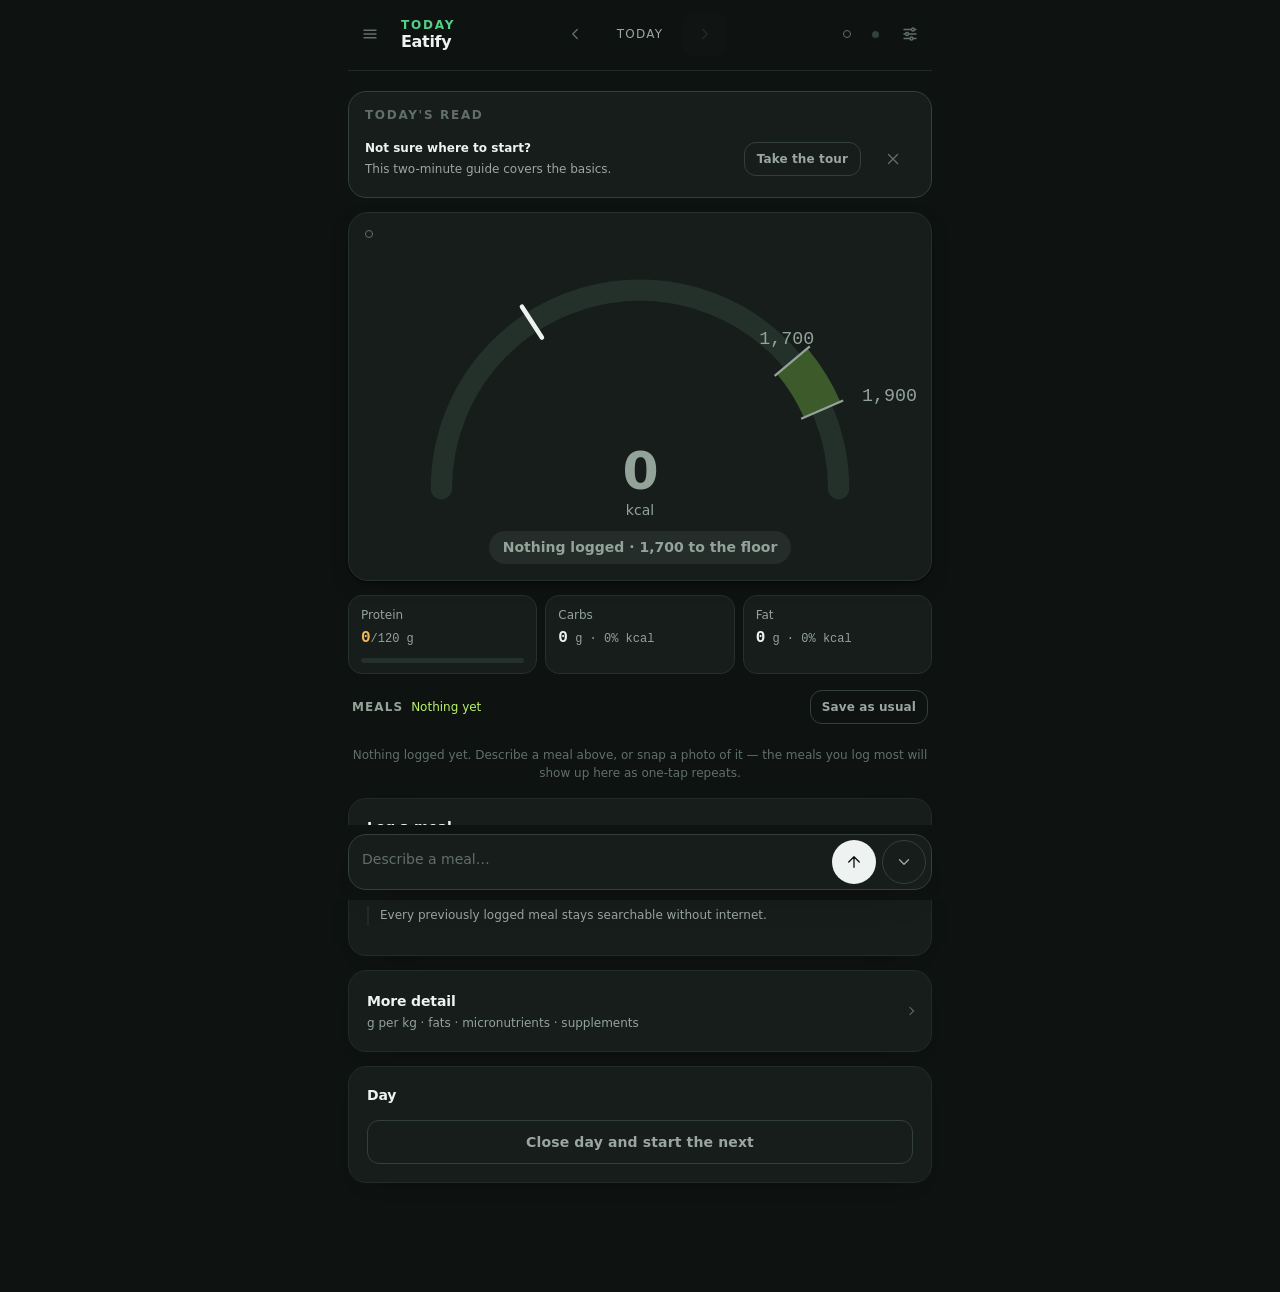
==== commit 996e32a9: "feat: Today as an arc gauge, three macro tiles and one collapsed row per meal The corridor is drawn " ====
--- a/index.html
+++ b/index.html
@@ -294,39 +294,48 @@
     </div>
   </section>
 
-  <!-- THE CORRIDOR — a single value against a limit, which is a METER, not a dial.
-       The radial gauge spent ~40% of the first screen encoding one ratio and pushed
-       the macros below the fold; a horizontal track says the same thing in a fifth
-       of the height and leaves room for the numbers that need reading next. -->
-  <section class="corridor-card" id="instrument" aria-label="Caloric corridor">
+  <!-- THE CORRIDOR. One arc: 0 kcal at the left, the scale maximum at the right, the
+       corridor drawn as a band on it, the fill running to what has been eaten. The
+       numbers are in HTML over the arc so they scale with the user's text size, and the
+       whole thing is exposed as one meter with a spoken reading (aria-valuetext). -->
+  <section class="corridor-card gauge-card" id="instrument" aria-label="Caloric corridor">
     <button type="button" class="pin-toggle card-pin" id="caloriePin" aria-label="Pin calorie summary" aria-pressed="false" title="Keep calories in sight"></button>
-    <div class="cor-top">
-      <div class="cor-hero"><span class="cor-val is-empty" id="readout">0</span><span class="cor-unit">kcal</span></div>
-      <div class="cor-state is-empty" id="verdictStamp">no entries</div>
-    </div>
-    <div class="cor-gap" id="gaugeKcal"></div>
-    <div class="cor-meter" id="scale" role="meter" aria-label="Calories against your daily corridor">
-      <div class="cor-band" id="gaugeZone"></div>
-      <div class="cor-ghost" id="projCursor" hidden></div>
-      <div class="cor-fill is-empty" id="gaugeProg"></div>
-      <div class="cor-pace" id="paceMark" hidden></div>
-    </div>
-    <div class="cor-sub" id="readoutSub"></div>
+    <div class="gauge" id="scale" role="meter" aria-label="Calories against your daily corridor">
+      <svg class="gauge-svg" viewBox="0 0 360 190" aria-hidden="true" focusable="false">
+        <path class="g-track" id="gaugeTrack"></path>
+        <path class="g-zone" id="gaugeZone"></path>
+        <path class="g-proj" id="projCursor" hidden></path>
+        <path class="g-prog is-empty" id="gaugeProg"></path>
+        <line class="g-tick" id="gaugeTickFloor"></line>
+        <line class="g-tick" id="gaugeTickCeil"></line>
+        <line class="g-pace" id="paceMark" hidden></line>
+        <text class="g-lbl" id="gaugeLblFloor"></text>
+        <text class="g-lbl" id="gaugeLblCeil"></text>
+      </svg>
+      <div class="gauge-read">
+        <span class="cor-val is-empty" id="readout">0</span>
+        <span class="cor-unit">kcal</span>
+      </div>
+    </div>
+    <div class="gauge-verdict"><span class="cor-state is-empty" id="verdictStamp">Nothing logged</span></div>
+    <div class="cor-sub" id="readoutSub" hidden></div>
     <div class="pace-line" id="paceLine" hidden></div>
   </section>
 
-  <!-- MACROS -->
-  <section class="panel">
-    <span class="panel-title">Macros</span>
-    <div id="macroRows"></div>
-    <div id="microLine" style="margin-top:16px" hidden></div>
-  </section>
-
-  <!-- Supplements that are ON today. "Is today an ON day?" is a Today question,
-       so the answer lives here; the protocols themselves are managed under Plan. -->
-  <section class="panel" id="suppTodayPanel" hidden>
-    <span class="panel-title">Supplements today</span>
-    <div class="supp-strip-today" id="suppTodayStrip"></div>
+  <!-- MACROS: protein as a floor, carbs and fat as caps. Three tiles, one row. -->
+  <section class="macro-tiles" id="macroRows" role="group" aria-label="Macros"></section>
+
+  <!-- MEALS: one row per sitting, collapsed. Tapping a row opens its ingredients, each with
+       the same edit and remove actions the flat list always had. -->
+  <section class="meals-block" aria-labelledby="ledgerTitle">
+    <div class="ledger-titlebar">
+      <div class="ledger-heading">
+        <h2 class="panel-title" id="ledgerTitle">Meals</h2>
+        <span class="ledger-count" id="ledgerCount"></span>
+      </div>
+      <button type="button" class="sm ghost" id="saveTplBtn">Save as usual</button>
+    </div>
+    <div id="ledgerBody" class="meal-ledger" aria-label="Meals logged for the day on screen"></div>
   </section>
 
   <!-- LOGGING. The composer at the bottom owns the AI path end to end, review
@@ -371,17 +380,22 @@
     </div>
   </section>
 
-  <!-- LEDGER -->
-  <section class="panel meal-ledger-panel">
-    <div class="ledger-titlebar">
-      <div class="ledger-heading">
-        <span class="panel-title" id="ledgerTitle">Today's entries</span>
-        <span class="ledger-count" id="ledgerCount"></span>
-      </div>
-      <button type="button" class="sm ghost" id="saveTplBtn">Save as usual</button>
-    </div>
-    <div id="ledgerBody" class="meal-ledger" aria-label="Foods logged for the day on screen"></div>
-  </section>
+  <!-- MORE DETAIL, collapsed: everything the old Macros card carried that does not
+       belong on the first screen. The notes under protein, carbs and fat, the
+       micronutrient panel (with its own averaging window), and today's supplements. -->
+  <details class="panel today-more" id="todayMore">
+    <summary><span class="panel-title" style="margin:0">More detail <small class="more-hint">g per kg · fats · micronutrients · supplements</small></span></summary>
+    <div class="today-more-body">
+      <div id="macroNotes" class="macro-notes"></div>
+      <div id="microLine" hidden></div>
+      <!-- Supplements that are ON today. "Is today an ON day?" is a Today question,
+           so the answer lives here; the protocols themselves are managed under Plan. -->
+      <section id="suppTodayPanel" hidden>
+        <span class="panel-title">Supplements today</span>
+        <div class="supp-strip-today" id="suppTodayStrip"></div>
+      </section>
+    </div>
+  </details>
 
   <!-- Day maintenance. Close day is the routine action; the destructive ones sit
        behind a disclosure so they can't be hit by accident right next to it. -->
--- a/css/style.css
+++ b/css/style.css
@@ -54,6 +54,41 @@
   --shadow: 0 1px 2px rgba(0,0,0,.4), 0 8px 24px -12px rgba(0,0,0,.55);
 }
 
+/* ============================================================================
+   DESIGN TOKENS
+   ----------------------------------------------------------------------------
+   One type scale of six sizes. 12px is the floor; 16px is body text. Every
+   font-size in this file is one of these six variables, so a size can only be
+   changed here. The --c-* colours and --sp-* spacing are the Today and Lift
+   screens' palette (the "Instrument" direction of the approved mock-ups);
+   older screens keep using the --bench/--slab family, which is near-identical.
+   ========================================================================== */
+:root {
+  --fs-1: 12px;   /* captions, tags, units: the minimum */
+  --fs-2: 14px;   /* secondary lines, buttons, chips */
+  --fs-3: 16px;   /* body text, names, inputs */
+  --fs-4: 20px;   /* section figures, kcal on a row */
+  --fs-5: 28px;   /* a headline number */
+  --fs-6: 52px;   /* the one display number per screen */
+
+  --sp-1: 4px;  --sp-2: 8px;  --sp-3: 12px;
+  --sp-4: 16px; --sp-5: 20px; --sp-6: 28px;
+
+  --c-bg:     #0e1311;   /* page */
+  --c-card:   #161d1a;   /* card surface */
+  --c-raised: #1c2521;   /* composer, selected segment */
+  --c-line:   #26312c;   /* hairlines and card borders */
+  --c-line-2: #33413a;   /* stronger hairline */
+  --c-track:  #24302a;   /* empty bar and arc track */
+  --c-ink:    #eef3ef;   /* primary text */
+  --c-mut:    #93a39a;   /* secondary text */
+  --c-ok:     #5fd39a;   /* inside the corridor, target met */
+  --c-warn:   #f0b65a;   /* below the floor, near a cap */
+  --c-bad:    #f07f7a;   /* over the ceiling or a cap */
+  --c-acc:    #b8f26b;   /* accent: tags and the active tab */
+  --c-zone:   #3d5a2a;   /* the corridor band on the arc */
+}
+
 /* ============================ reset & base ============================== */
 
 *, *::before, *::after { box-sizing: border-box; margin: 0; padding: 0; }
@@ -69,7 +104,7 @@
   background: var(--bench);
   color: var(--chalk);
   font-family: var(--body);
-  font-size: 14px;
+  font-size: var(--fs-2);
   line-height: 1.5;
   min-height: 100dvh;
   max-width: 620px;
@@ -81,11 +116,14 @@
 }
 
 /* Tabular figures everywhere a number can change under you. */
-.num, .data, td, th, input, .scale-legend, .macro-val {
+.num, .data, td, th, input, .scale-legend {
   font-variant-numeric: tabular-nums;
 }
 
 a { color: var(--chalk); text-underline-offset: 3px; }
+
+/* Browsers shrink <small> to 83% of its parent, which lands off the type scale. */
+small { font-size: var(--fs-1); }
 
 /* One focus treatment for the whole app, on every interactive element
    including the custom ones that used to be unfocusable spans. */
@@ -102,7 +140,7 @@
 .label, .sub, .trend-cap, .pfix-head,
 .stat .k, .avg-label, .rbw-label, .heatmap-days span, .sidebar-title {
   font-family: var(--body);
-  font-size: 10.5px;
+  font-size: var(--fs-1);
   font-weight: 600;
   letter-spacing: 0.07em;
   text-transform: uppercase;
@@ -114,7 +152,7 @@
   display: block;
   margin-bottom: 14px;
   font-family: var(--display);
-  font-size: 13px;
+  font-size: var(--fs-2);
   font-weight: 700;
   letter-spacing: -0.01em;
   color: var(--chalk);
@@ -122,7 +160,7 @@
 
 h1 {
   font-family: var(--display);
-  font-size: 19px;
+  font-size: var(--fs-4);
   font-weight: 800;
   letter-spacing: -0.02em;
   color: var(--chalk);
@@ -152,7 +190,7 @@
   flex: none;
   display: grid; place-items: center;
   background: none; border: none; box-shadow: none;
-  color: var(--faint); font-size: 16px;
+  color: var(--faint); font-size: var(--fs-3);
 }
 #navToggle:hover { color: var(--chalk); background: var(--chalk-wash); }
 #navToggle[aria-expanded="true"] { color: var(--chalk); background: var(--chalk-wash); }
@@ -165,13 +203,13 @@
   width: 30px; height: 30px; padding: 0;
   display: grid; place-items: center;
   background: none; border: none; box-shadow: none;
-  color: var(--faint); font-size: 15px; line-height: 1;
+  color: var(--faint); font-size: var(--fs-3); line-height: 1;
 }
 .daynav button:hover:not(:disabled) { color: var(--chalk); background: var(--chalk-wash); }
 .daynav button:disabled { opacity: 0.25; }
 .daynav .date {
   font-family: var(--data);
-  font-size: 11px;
+  font-size: var(--fs-1);
   letter-spacing: 0.1em;
   text-transform: uppercase;
   color: var(--graphite);
@@ -184,7 +222,7 @@
   width: 34px; height: 34px; padding: 0;
   display: grid; place-items: center;
   background: none; border: none; box-shadow: none;
-  color: var(--faint); font-size: 16px;
+  color: var(--faint); font-size: var(--fs-3);
 }
 #gear:hover { color: var(--chalk); background: var(--chalk-wash); }
 #gear[aria-expanded="true"] { color: var(--chalk); background: var(--chalk-wash); }
@@ -215,7 +253,7 @@
 }
 .corridor-card { position: relative; }
 .corridor-card .card-pin { position: absolute; top: 5px; left: 4px; z-index: 2; }
-.corridor-card .cor-top { padding-left: 20px; }
+
 .corridor-card.is-pinned { position: sticky; top: calc(env(safe-area-inset-top) + 6px); z-index: 30; }
 body.header-pinned .corridor-card.is-pinned { top: calc(env(safe-area-inset-top) + 72px); }
 
@@ -258,7 +296,7 @@
   list-style: none;
   cursor: pointer;
   color: var(--graphite);
-  font-size: 12px;
+  font-size: var(--fs-1);
   min-height: 36px;
   display: flex;
   align-items: center;
@@ -302,13 +340,12 @@
   padding: 18px var(--gutter) 16px;
   margin-bottom: 14px;
 }
-.cor-top { display: flex; align-items: baseline; justify-content: space-between; gap: 12px; }
-.cor-hero { display: flex; align-items: baseline; gap: 6px; min-width: 0; }
+
 /* Proportional figures, not tabular: at display sizes equal-width digits make a
    number like 1,704 look loose. tabular-nums belongs in columns, not on a hero. */
 .cor-val {
   font-family: var(--display);
-  font-size: clamp(38px, 12vw, 52px);
+  font-size: var(--fs-6);
   font-weight: 750;
   line-height: 1;
   letter-spacing: -0.02em;
@@ -319,56 +356,18 @@
 .cor-val.is-inside { color: var(--accent); }
 .cor-val.is-breach { color: var(--hot); }
 .cor-val.is-empty  { color: var(--faint); }
-.cor-unit { font-size: 14px; font-weight: 600; color: var(--graphite); }
+.cor-unit { font-size: var(--fs-2); font-weight: 600; color: var(--graphite); }
 .cor-state {
   flex: none;
-  font-size: 10px; font-weight: 700; letter-spacing: .10em; text-transform: uppercase;
+  font-size: var(--fs-1); font-weight: 700; letter-spacing: .10em; text-transform: uppercase;
   padding: 5px 10px; border-radius: var(--radius-pill);
   color: var(--graphite); background: var(--chalk-wash);
 }
 .cor-state.is-under  { color: var(--brass);  background: var(--brass-wash); }
 .cor-state.is-inside { color: var(--accent); background: var(--accent-wash); }
 .cor-state.is-breach { color: var(--hot);    background: var(--hot-wash); }
-.cor-gap { margin-top: 6px; font-size: 13px; color: var(--chalk); }
-
-.cor-meter {
-  position: relative;
-  height: 12px;
-  margin: 14px 0 10px;
-  border-radius: var(--radius-pill);
-  background: var(--well);
-  overflow: hidden;
-}
-.cor-band {                       /* floor → ceiling */
-  position: absolute; inset-block: 0;
-  /* A ±100 band is ~6% of a track that runs to the ceiling, so at accent-wash it
-     disappears. This is the one region the whole card is about — it gets enough
-     tone to find, and hairline edges so the exact floor and ceiling stay readable. */
-  background: rgba(84, 207, 134, 0.26);
-  box-shadow: inset 1px 0 0 var(--accent), inset -1px 0 0 var(--accent);
-}
-.cor-fill {                       /* 0 → current intake */
-  position: absolute; inset-block: 0; left: 0;
-  border-radius: var(--radius-pill);
-  background: var(--graphite);
-  transition: width .6s cubic-bezier(.22,1,.36,1), background-color .3s ease;
-}
-.cor-fill.is-under  { background: var(--brass); }
-.cor-fill.is-inside { background: var(--accent); }
-.cor-fill.is-breach { background: var(--hot); }
-.cor-fill.is-empty  { background: transparent; }
-.cor-ghost {                      /* projected addition from the composer */
-  position: absolute; inset-block: 0;
-  background: var(--accent); opacity: .32;
-  transition: left .25s ease, width .25s ease;
-}
-.cor-pace {                       /* where the meal plan says you should be by now */
-  position: absolute; inset-block: 0; width: 2px;   /* the track clips overflow */
-  margin-left: -1px;
-  background: var(--chalk); opacity: .75;
-  border-radius: 1px;
-}
-.cor-sub { font-size: 12px; line-height: 1.5; color: var(--faint); }
+
+.cor-sub { font-size: var(--fs-1); line-height: 1.5; color: var(--faint); }
 
 /* The one orchestrated moment: crossing the ceiling flashes the card once. */
 @keyframes breachFlash {
@@ -379,7 +378,7 @@
 
 /* Steering line under the scale — the app's single piece of live advice. */
 .pace-line {
-  font-size: 12px;
+  font-size: var(--fs-1);
   line-height: 1.55;
   color: var(--graphite);
   margin-top: 14px;
@@ -396,68 +395,10 @@
 /* Each macro reads as one clean line: name, the headline percentage, the grams,
    and a smooth rounded bar tinted in the macro's own hue. Colour switches to a
    state (amber/red) only when a floor is unmet or a cap is exceeded. */
-.macro-row {
-  display: grid;
-  grid-template-columns: 1fr auto;
-  gap: 6px 12px;
-  align-items: baseline;
-  padding: 13px 0;
-  border-bottom: 1px solid var(--rule);
-}
-.macro-row:first-child { padding-top: 2px; }
-.macro-row:last-of-type { border-bottom: none; padding-bottom: 2px; }
-
-.macro-name {
-  font-size: 12.5px;
-  font-weight: 600;
-  color: var(--chalk);
-}
-.macro-name small {
-  font-weight: 500;
-  font-size: 11px;
-  color: var(--faint);
-  margin-left: 2px;
-}
-.macro-val {
-  font-family: var(--display);
-  font-weight: 700;
-  font-size: 16px;
-  letter-spacing: -0.01em;
-  color: var(--chalk);
-  font-variant-numeric: tabular-nums;
-  white-space: nowrap;
-}
-.macro-val small {
-  font-size: 11px; font-weight: 500;
-  color: var(--faint); margin-left: 5px;
-}
-.macro-val.short { color: var(--brass); }
-.macro-val.over  { color: var(--hot); }
-
-.macro-groove {
-  grid-column: 1 / -1;
-  height: 8px;
-  background: var(--well);
-  border-radius: var(--radius-pill);
-  overflow: hidden;
-  margin-top: 3px;
-}
-.macro-groove > span {
-  display: block; height: 100%; width: 0;
-  border-radius: var(--radius-pill);
-  background: var(--graphite);
-  transition: width 0.5s cubic-bezier(0.22, 1, 0.36, 1);
-}
-.macro-groove.m-protein > span { background: var(--m-protein); }
-.macro-groove.m-carbs   > span { background: var(--m-carbs); }
-.macro-groove.m-fat     > span { background: var(--m-fat); }
-.macro-groove > span.met  { background: var(--accent); }
-.macro-groove > span.warn { background: var(--brass); }
-.macro-groove > span.over { background: var(--hot); }
 
 .macro-note {
   grid-column: 1 / -1;
-  font-size: 10.5px;
+  font-size: var(--fs-1);
   color: var(--faint);
   margin-top: 4px;
 }
@@ -469,7 +410,7 @@
 label {
   display: block;
   font-family: var(--data);
-  font-size: 10px;
+  font-size: var(--fs-1);
   letter-spacing: 0.1em;
   text-transform: uppercase;
   color: var(--faint);
@@ -485,7 +426,7 @@
   border-radius: var(--radius);
   color: var(--chalk);
   font-family: var(--data);
-  font-size: 14px;
+  font-size: var(--fs-2);
   padding: 10px 12px;
   -webkit-appearance: none;
   appearance: none;
@@ -493,7 +434,7 @@
 }
 textarea {
   font-family: var(--body);
-  font-size: 14px;
+  font-size: var(--fs-2);
   line-height: 1.55;
   resize: vertical;
   min-height: 62px;
@@ -523,7 +464,7 @@
   border: 1px solid transparent;
   border-radius: var(--radius);
   font-family: var(--body);
-  font-size: 13px;
+  font-size: var(--fs-2);
   font-weight: 600;
   letter-spacing: 0.01em;
   cursor: pointer;
@@ -549,7 +490,7 @@
 button.danger { background: transparent; border-color: var(--hot); color: var(--hot); }
 button.danger:hover:not(:disabled) { background: var(--hot-wash); }
 
-button.sm { width: auto; min-height: 34px; padding: 6px 12px; font-size: 12px; }
+button.sm { width: auto; min-height: 34px; padding: 6px 12px; font-size: var(--fs-1); }
 
 .footer-actions { display: grid; grid-template-columns: 1fr 1fr; gap: 8px; }
 .row { display: grid; grid-template-columns: 1fr 92px; gap: 8px; margin-bottom: 12px; }
@@ -579,7 +520,7 @@
   background: transparent;
   color: var(--graphite);
   font-family: var(--body);
-  font-size: 12.5px;
+  font-size: var(--fs-1);
   font-weight: 600;
   letter-spacing: 0;
   text-transform: none;
@@ -593,7 +534,7 @@
 /* ============================ status text =============================== */
 
 .tactical {
-  font-size: 12px;
+  font-size: var(--fs-1);
   line-height: 1.6;
   color: var(--graphite);
   border-left: 2px solid var(--rule);
@@ -608,7 +549,7 @@
 
 .empty {
   color: var(--faint);
-  font-size: 12.5px;
+  font-size: var(--fs-1);
   padding: 18px 0;
   text-align: center;
 }
@@ -647,7 +588,7 @@
   border-radius: var(--radius);
   padding: 11px 13px;
   margin-bottom: 18px;
-  font-size: 12.5px;
+  font-size: var(--fs-1);
   color: var(--graphite);
 }
 .notice b { color: var(--chalk); font-weight: 600; }
@@ -665,17 +606,17 @@
   display: grid; place-items: center;
   background: none; border: none;
   color: var(--faint);
-  font-size: 13px;
+  font-size: var(--fs-2);
 }
 .icon-btn:hover { background: var(--chalk-wash); color: var(--chalk); }
 
 /* ============================ ledger table ============================== */
 
 /* The entries table is the one place with real ledger ruling. */
-table { width: 100%; border-collapse: collapse; font-size: 12.5px; }
+table { width: 100%; border-collapse: collapse; font-size: var(--fs-1); }
 th {
   font-family: var(--data);
-  font-size: 9.5px;
+  font-size: var(--fs-1);
   font-weight: 500;
   letter-spacing: 0.12em;
   text-transform: uppercase;
@@ -694,51 +635,30 @@
   text-align: right;
 }
 tbody tr:last-child td { border-bottom: none; }
-td .ename { font-family: var(--body); font-size: 13px; color: var(--chalk); }
-td .egrams { color: var(--faint); font-size: 11px; margin-left: 5px; }
+td .ename { font-family: var(--body); font-size: var(--fs-2); color: var(--chalk); }
 
 /* A decomposed dish is one meal. Its header carries the meal's totals and its
    components are indented under it — still individually editable, because the
    grouping is how it reads, not how it is stored. */
-tr.dish-head td { border-bottom: none; padding-bottom: 3px; }
-tr.dish-head .dish-name { font-family: var(--body); font-size: 13px; font-weight: 600; color: var(--chalk); }
+
 /* nowrap so a narrow column drops the whole "4 ingredients · 410g" to the next line
    rather than breaking it after the number. */
-tr.dish-head .dish-meta { font-family: var(--data); font-size: 10px; color: var(--faint);
-                          margin-left: 7px; white-space: nowrap; }
-tr.of-dish td:first-child { padding-left: 16px; position: relative; }
+
 /* One hairline down the left of the block, so where a dish starts and ends is
    readable without a box around it. */
-tr.of-dish td:first-child::before {
-  content: '';
-  position: absolute;
-  left: 5px; top: 0; bottom: 0;
-  border-left: 1px solid var(--rule);
-}
-tr.of-dish .ename { font-size: 12.5px; color: var(--graphite); }
-td .flags { display: block; font-family: var(--body); font-size: 10px; color: var(--brass); margin-top: 3px; }
+
+td .flags { display: block; font-family: var(--body); font-size: var(--fs-1); color: var(--brass); margin-top: 3px; }
 
 /* Row actions: real buttons, real tap targets, reachable by keyboard. */
 /* Actions flow inline after the grams so they stay attached to the food they
    act on, instead of floating into the gap before the numbers. */
-.row-actions { display: inline-flex; gap: 2px; vertical-align: middle; margin-left: 4px; }
-.row-actions button {
-  width: 30px; height: 30px; min-height: 30px;
-  padding: 0;
-  background: none; border: none;
-  color: var(--faint);
-  font-size: 12px;
-  display: grid; place-items: center;
-}
-.row-actions button:hover { background: var(--chalk-wash); color: var(--chalk); }
-.row-actions button.del:hover { color: var(--hot); }
 
 @keyframes rowSettle { from { background: var(--chalk-wash); } to { background: transparent; } }
 tr.rowNew td { animation: rowSettle 0.9s ease-out; }
 
 .badge {
   font-family: var(--data);
-  font-size: 8.5px;
+  font-size: var(--fs-1);
   font-weight: 500;
   letter-spacing: 0.08em;
   text-transform: uppercase;
@@ -766,7 +686,7 @@
   background: transparent;
   color: var(--graphite);
   font-family: var(--data);
-  font-size: 11.5px;
+  font-size: var(--fs-1);
   font-weight: 400;
   letter-spacing: 0;
   text-transform: none;
@@ -778,14 +698,14 @@
 .chip.on { color: var(--chalk); border-color: var(--graphite); background: var(--chalk-wash); }
 .chip:has(.chip-main) { padding-right: 5px; gap: 4px; }
 .chip .chip-main { cursor: pointer; }
-.chip .icon-btn { width: 24px; height: 24px; min-height: 24px; font-size: 11px; }
+.chip .icon-btn { width: 24px; height: 24px; min-height: 24px; font-size: var(--fs-1); }
 /* A dish repeats several entries in one tap, so it reads a step louder than the
    single-ingredient chips it sits beside. Still no hue — weight and rule, not colour. */
 .chip.dish { color: var(--chalk); border-color: var(--rule-lit); font-weight: 500; }
 .chip.dish:hover { border-color: var(--graphite); }
 
 .empty-chips { display: flex; flex-direction: column; gap: 10px; padding: 14px 0 4px; }
-.empty-chips .ec-hint { font-size: 12px; color: var(--faint); text-align: center; }
+.empty-chips .ec-hint { font-size: var(--fs-1); color: var(--faint); text-align: center; }
 .empty-chips .ec-row { display: flex; flex-wrap: wrap; gap: 6px; justify-content: center; }
 
 /* ============================= add food ================================= */
@@ -799,12 +719,12 @@
   background: transparent;
   border-color: var(--rule-lit);
   color: var(--graphite);
-  font-size: 12.5px;
+  font-size: var(--fs-1);
   padding: 10px 13px;
 }
 .omni-chip:hover:not(:disabled) { background: var(--chalk-wash); color: var(--chalk); border-color: var(--graphite); }
 .omni-chip.on { color: var(--chalk); border-color: var(--graphite); background: var(--chalk-wash); }
-.omni-chip.icon-chip { padding: 10px; font-size: 15px; line-height: 1; }
+.omni-chip.icon-chip { padding: 10px; font-size: var(--fs-3); line-height: 1; }
 
 .photo-chip {
   display: flex;
@@ -814,7 +734,7 @@
   padding: 7px 10px;
   border: 1px solid var(--rule-lit);
   border-radius: var(--radius);
-  font-size: 12px;
+  font-size: var(--fs-1);
   color: var(--graphite);
 }
 .photo-chip img { width: 40px; height: 40px; object-fit: cover; border-radius: 3px; flex: none; }
@@ -828,8 +748,8 @@
   padding: 10px 0;
   border-bottom: 1px solid var(--rule);
 }
-.result .rname { font-size: 13px; color: var(--chalk); }
-.result .rmeta { font-size: 10.5px; color: var(--faint); margin-top: 2px; }
+.result .rname { font-size: var(--fs-2); color: var(--chalk); }
+.result .rmeta { font-size: var(--fs-1); color: var(--faint); margin-top: 2px; }
 .offline-library-bar { display:flex; align-items:center; gap:10px; flex-wrap:wrap; margin-bottom:12px; }
 .offline-library-bar .tactical { flex:1; min-width:190px; margin:0; }
 .offline-meal-search { margin-bottom:8px; }
@@ -842,12 +762,12 @@
 .pend-item { padding: 10px 0; border-bottom: 1px solid var(--rule); }
 .pend-item:last-child { border-bottom: none; }
 .pend-top { display: grid; grid-template-columns: auto 1fr 78px; gap: 10px; align-items: center; }
-.pend-top .pname { font-size: 13px; }
-.pend-top input[type=number] { min-height: 38px; padding: 7px 9px; font-size: 12.5px; }
+.pend-top .pname { font-size: var(--fs-2); }
+.pend-top input[type=number] { min-height: 38px; padding: 7px 9px; font-size: var(--fs-1); }
 .pend-tog { display: flex; gap: 14px; margin-top: 8px; padding-left: 26px; }
-.pend-macros { font-family: var(--data); font-size: 10.5px; color: var(--faint); margin-top: 6px; padding-left: 26px; }
+.pend-macros { font-family: var(--data); font-size: var(--fs-1); color: var(--faint); margin-top: 6px; padding-left: 26px; }
 .pend-macros.zero { color: var(--faint); opacity: 0.6; }
-.pend-match { font-size: 11px; color: var(--chalk); margin-top: 6px; padding-left: 26px; line-height: 1.45; overflow-wrap: anywhere; }
+.pend-match { font-size: var(--fs-1); color: var(--chalk); margin-top: 6px; padding-left: 26px; line-height: 1.45; overflow-wrap: anywhere; }
 .pend-group {
   border: 1px solid var(--rule);
   border-left: 2px solid var(--rule-lit);
@@ -860,21 +780,21 @@
   justify-content: space-between;
   align-items: baseline;
   gap: 8px;
-  font-size: 13px;
+  font-size: var(--fs-2);
   font-weight: 600;
   margin-bottom: 6px;
 }
-.pend-group-head .pgh-meta { font-family: var(--data); font-size: 10px; font-weight: 400; color: var(--faint); }
+.pend-group-head .pgh-meta { font-family: var(--data); font-size: var(--fs-1); font-weight: 400; color: var(--faint); }
 .pend-research { display: grid; grid-template-columns: 1fr auto; gap: 6px; margin-top: 8px; }
-.pend-research input { min-height: 36px; padding: 6px 9px; font-size: 11.5px; }
-.pend-research button { width: 36px; min-height: 36px; padding: 0; font-size: 13px; }
+.pend-research input { min-height: 36px; padding: 6px 9px; font-size: var(--fs-1); }
+.pend-research button { width: 36px; min-height: 36px; padding: 0; font-size: var(--fs-2); }
 .pend-summary {
   border: 1px solid var(--rule-lit);
   border-radius: var(--radius);
   padding: 11px 13px;
   margin-top: 12px;
 }
-.pend-summary .ps-row { display: flex; justify-content: space-between; gap: 10px; font-size: 12.5px; }
+.pend-summary .ps-row { display: flex; justify-content: space-between; gap: 10px; font-size: var(--fs-1); }
 .pend-summary .ps-row + .ps-row { margin-top: 7px; padding-top: 7px; border-top: 1px solid var(--rule); }
 .pend-summary .ps-macros, .pend-summary .ps-day { font-family: var(--data); color: var(--graphite); }
 .pend-summary b { color: var(--chalk); font-weight: 600; }
@@ -895,7 +815,7 @@
   background: transparent;
   color: var(--faint);
   font-family: var(--data);
-  font-size: 11px;
+  font-size: var(--fs-1);
   letter-spacing: .02em;
   cursor: pointer;
 }
@@ -910,13 +830,13 @@
   align-items: center;
   padding: 7px 0;
 }
-.micro-name { font-family: var(--data); font-size: 11px; color: var(--faint); }
+.micro-name { font-family: var(--data); font-size: var(--fs-1); color: var(--faint); }
 .micro-bar { height: 3px; background: var(--well); border-radius: 2px; overflow: hidden; }
 .micro-bar > span { display: block; height: 100%; background: var(--graphite); transition: width 0.4s ease; }
 .micro-bar > span.met  { background: var(--chalk); }
 .micro-bar > span.warn { background: var(--brass); }
 .micro-bar > span.over { background: var(--hot); }
-.micro-val { font-family: var(--data); font-size: 11px; color: var(--graphite); white-space: nowrap; text-align: right; }
+.micro-val { font-family: var(--data); font-size: var(--fs-1); color: var(--graphite); white-space: nowrap; text-align: right; }
 .micro-val small { color: var(--faint); }
 .micro-val.warn { color: var(--brass); }
 .micro-val.over { color: var(--hot); }
@@ -933,9 +853,9 @@
 .supp-card:last-child { border-bottom: none; }
 .supp-card.off { opacity: 0.5; }
 .supp-main { flex: 1; min-width: 0; }
-.supp-name { font-size: 13.5px; font-weight: 600; }
-.supp-name small { font-family: var(--data); font-size: 10px; font-weight: 400; color: var(--faint); margin-left: 6px; }
-.supp-sub { font-size: 10.5px; color: var(--faint); margin-top: 3px; }
+.supp-name { font-size: var(--fs-2); font-weight: 600; }
+.supp-name small { font-family: var(--data); font-size: var(--fs-1); font-weight: 400; color: var(--faint); margin-left: 6px; }
+.supp-sub { font-size: var(--fs-1); color: var(--faint); margin-top: 3px; }
 .supp-card.on .supp-sub { color: var(--brass); }
 .supp-card.done .supp-sub { color: var(--verdigris); }
 .supp-strip { display: flex; gap: 3px; margin-top: 8px; }
@@ -946,7 +866,7 @@
 .supp-dot.miss  { background: var(--hot-wash); border-color: var(--hot); }
 .supp-dot.extra { background: var(--rule-lit); border-color: var(--rule-lit); }
 .supp-dot.today { box-shadow: 0 0 0 1.5px var(--graphite); }
-.supp-take { flex: none; width: auto; min-height: 38px; padding: 8px 14px; font-size: 12px; }
+.supp-take { flex: none; width: auto; min-height: 38px; padding: 8px 14px; font-size: var(--fs-1); }
 .supp-row {
   display: flex;
   gap: 10px;
@@ -954,13 +874,13 @@
   justify-content: space-between;
   padding: 11px 0;
   border-bottom: 1px solid var(--rule);
-  font-size: 12.5px;
+  font-size: var(--fs-1);
 }
 .supp-row:last-child { border-bottom: none; }
-.supp-row .sr-sub { font-family: var(--data); font-size: 10px; color: var(--faint); margin-top: 2px; }
+.supp-row .sr-sub { font-family: var(--data); font-size: var(--fs-1); color: var(--faint); margin-top: 2px; }
 .supp-row-btns { display: flex; gap: 6px; flex: none; }
 .micro-supp {
-  font-family: var(--data); font-size: 9px; letter-spacing: .04em;
+  font-family: var(--data); font-size: var(--fs-1); letter-spacing: .04em;
   color: var(--verdigris); border: 1px solid var(--verdigris-wash);
   border-radius: 3px; padding: 0 3px; vertical-align: middle;
 }
@@ -972,7 +892,7 @@
   align-items: center;
   gap: 10px;
   flex-wrap: wrap;
-  font-size: 12.5px;
+  font-size: var(--fs-1);
   color: var(--graphite);
 }
 .supp-strip-today b { color: var(--chalk); font-weight: 600; }
@@ -981,7 +901,7 @@
 
 .tern-foods { display: grid; grid-template-columns: repeat(3, 1fr); gap: 8px; margin-bottom: 12px; }
 .tern-pick { display: flex; gap: 4px; }
-.tern-pick select { flex: 1; min-width: 0; min-height: 40px; padding: 8px 26px 8px 9px; font-size: 11.5px; }
+.tern-pick select { flex: 1; min-width: 0; min-height: 40px; padding: 8px 26px 8px 9px; font-size: var(--fs-1); }
 .tern-find {
   flex: none;
   width: 38px; min-height: 40px;
@@ -989,17 +909,17 @@
   background: transparent;
   border-color: var(--rule-lit);
   color: var(--graphite);
-  font-size: 12px;
+  font-size: var(--fs-1);
 }
 .tern-find:hover:not(:disabled) { background: var(--chalk-wash); color: var(--chalk); border-color: var(--graphite); }
 .tern-search { border: 1px solid var(--rule); border-radius: var(--radius); padding: 12px; margin-bottom: 12px; }
 .tern-target { display: grid; grid-template-columns: 1fr auto; gap: 10px; align-items: end; margin-bottom: 14px; }
-.tern-target .hint { font-size: 10.5px; color: var(--faint); padding-bottom: 13px; white-space: nowrap; }
+.tern-target .hint { font-size: var(--fs-1); color: var(--faint); padding-bottom: 13px; white-space: nowrap; }
 .tern-stage { display: flex; gap: 18px; flex-wrap: wrap; align-items: center; }
 .tern-plot { flex: 1 1 220px; min-width: 200px; max-width: 300px; margin: 0 auto; touch-action: none; }
 .tern-plot svg { width: 100%; height: auto; display: block; overflow: visible; cursor: grab; }
 .tern-plot svg:active { cursor: grabbing; }
-.tern-vtx-label { font-family: var(--data); font-size: 8.5px; fill: var(--faint); }
+.tern-vtx-label { font-family: var(--data); font-size: var(--fs-1); fill: var(--faint); }
 .tern-knob { fill: var(--chalk); stroke: var(--bench); stroke-width: 2; }
 .tern-readout { flex: 1 1 200px; min-width: 180px; display: flex; flex-direction: column; gap: 7px; }
 .tern-line {
@@ -1009,17 +929,17 @@
   gap: 10px;
   padding: 8px 0;
   border-bottom: 1px solid var(--rule);
-  font-size: 12.5px;
+  font-size: var(--fs-1);
 }
 .tern-line:last-child { border-bottom: none; }
 .tern-line .tl-name { color: var(--graphite); overflow: hidden; text-overflow: ellipsis; white-space: nowrap; }
 .tern-line .tl-g { font-family: var(--data); font-weight: 600; color: var(--chalk); flex: none; }
 .tern-line .tl-dot { display: inline-block; width: 7px; height: 7px; border-radius: 50%; margin-right: 8px; flex: none; }
-.tern-macros { display: flex; gap: 10px; flex-wrap: wrap; font-family: var(--data); font-size: 11.5px; color: var(--faint); margin-top: 4px; }
+.tern-macros { display: flex; gap: 10px; flex-wrap: wrap; font-family: var(--data); font-size: var(--fs-1); color: var(--faint); margin-top: 4px; }
 .tern-macros b { color: var(--chalk); font-weight: 600; }
 .tern-macros .pok { color: var(--chalk); }
 .tern-macros .pshort { color: var(--brass); }
-.tern-msg { font-size: 11.5px; color: var(--faint); margin-top: 10px; }
+.tern-msg { font-size: var(--fs-1); color: var(--faint); margin-top: 10px; }
 
 /* ============================ gap-closing combos ======================== */
 
@@ -1032,8 +952,8 @@
   border-bottom: 1px solid var(--rule);
 }
 .budget-item:last-child { border-bottom: none; }
-.budget-item .budget-icon { font-size: 17px; flex: none; opacity: 0.75; }
-.budget-item .budget-text { font-size: 12.5px; color: var(--graphite); flex: 1; }
+.budget-item .budget-icon { font-size: var(--fs-3); flex: none; opacity: 0.75; }
+.budget-item .budget-text { font-size: var(--fs-1); color: var(--graphite); flex: 1; }
 .budget-item .budget-text strong { font-family: var(--data); color: var(--chalk); font-weight: 500; }
 
 /* ================================ trends ================================ */
@@ -1041,10 +961,10 @@
 .avg-grid { display: grid; grid-template-columns: repeat(2, 1fr); gap: 1px; background: var(--rule); border: 1px solid var(--rule); }
 .avg-card { background: var(--bench); padding: 15px 14px; }
 .avg-label { margin-bottom: 6px; }
-.avg-val { font-family: var(--display); font-stretch: 115%; font-weight: 700; font-size: 25px; letter-spacing: -0.02em; color: var(--chalk); }
-.avg-val.none { color: var(--faint); font-size: 18px; font-weight: 500; }
-.avg-sub { font-size: 10.5px; color: var(--faint); margin-top: 3px; }
-.avg-trend { display: inline-block; font-family: var(--data); font-size: 10.5px; margin-top: 5px; }
+.avg-val { font-family: var(--display); font-stretch: 115%; font-weight: 700; font-size: var(--fs-5); letter-spacing: -0.02em; color: var(--chalk); }
+.avg-val.none { color: var(--faint); font-size: var(--fs-4); font-weight: 500; }
+.avg-sub { font-size: var(--fs-1); color: var(--faint); margin-top: 3px; }
+.avg-trend { display: inline-block; font-family: var(--data); font-size: var(--fs-1); margin-top: 5px; }
 .avg-trend.up { color: var(--verdigris); }
 .avg-trend.down { color: var(--hot); }
 .avg-trend.neutral { color: var(--faint); }
@@ -1092,7 +1012,7 @@
   border: 1px solid var(--rule-lit);
   border-radius: 3px;
   padding: 6px 9px;
-  font-size: 10px;
+  font-size: var(--fs-1);
   white-space: nowrap;
   color: var(--chalk);
   z-index: 10;
@@ -1102,15 +1022,15 @@
 
 .topfoods-list { display: flex; flex-direction: column; }
 .topfood-item { display: flex; align-items: center; gap: 12px; padding: 8px 0; }
-.topfood-rank { font-family: var(--data); font-size: 10.5px; color: var(--faint); width: 16px; text-align: right; flex: none; }
+.topfood-rank { font-family: var(--data); font-size: var(--fs-1); color: var(--faint); width: 16px; text-align: right; flex: none; }
 .topfood-bar-wrap { flex: 1; height: 22px; background: var(--well); border-radius: 3px; overflow: hidden; position: relative; }
 .topfood-bar { height: 100%; background: var(--rule-lit); display: flex; align-items: center; padding: 0 9px; transition: width 0.45s ease; }
-.topfood-bar span { font-size: 11px; color: var(--chalk); white-space: nowrap; }
-.topfood-count { font-family: var(--data); font-size: 10.5px; color: var(--faint); width: 28px; text-align: right; flex: none; }
+.topfood-bar span { font-size: var(--fs-1); color: var(--chalk); white-space: nowrap; }
+.topfood-count { font-family: var(--data); font-size: var(--fs-1); color: var(--faint); width: 28px; text-align: right; flex: none; }
 
 .report-best-worst { display: grid; grid-template-columns: 1fr 1fr; gap: 14px; }
 .rbw-label { margin-bottom: 5px; }
-.rbw-val { font-size: 12px; color: var(--chalk); }
+.rbw-val { font-size: var(--fs-1); color: var(--chalk); }
 
 .hist-day { border-bottom: 1px solid var(--rule); }
 .hist-day > summary {
@@ -1121,7 +1041,7 @@
   align-items: center;
   padding: 12px 0;
   font-family: var(--data);
-  font-size: 12px;
+  font-size: var(--fs-1);
   cursor: pointer;
 }
 .hist-day > summary::-webkit-details-marker { display: none; }
@@ -1134,19 +1054,19 @@
 .lift-ex:last-child { border-bottom: none; }
 .lift-ex.low-signal { opacity: 0.6; }   /* health/maintenance work — context, not evidence */
 .lift-ex-head { display: flex; align-items: baseline; justify-content: space-between; gap: 10px; }
-.lift-ex-name { font-size: 13.5px; font-weight: 600; }
-.lift-sets { font-size: 12px; color: var(--graphite); margin-top: 6px; }
-.lift-sub { font-size: 10.5px; color: var(--faint); margin-top: 5px; }
+.lift-ex-name { font-size: var(--fs-2); font-weight: 600; }
+.lift-sets { font-size: var(--fs-1); color: var(--graphite); margin-top: 6px; }
+.lift-sub { font-size: var(--fs-1); color: var(--faint); margin-top: 5px; }
 .lift-rir { display: flex; align-items: center; gap: 10px; margin-top: 9px; }
-.lift-rir label { margin: 0; flex: 1; text-transform: none; letter-spacing: 0; font-family: var(--body); font-size: 11.5px; }
-.lift-rir input { width: 62px; flex: none; min-height: 38px; padding: 6px 9px; font-size: 12.5px; }
+.lift-rir label { margin: 0; flex: 1; text-transform: none; letter-spacing: 0; font-family: var(--body); font-size: var(--fs-1); }
+.lift-rir input { width: 62px; flex: none; min-height: 38px; padding: 6px 9px; font-size: var(--fs-1); }
 .lift-del {
   width: 30px; height: 30px; min-height: 30px;
   padding: 0; flex: none;
   display: grid; place-items: center;
   background: none; border: none;
   color: var(--faint);
-  font-size: 12px;
+  font-size: var(--fs-1);
 }
 .lift-del:hover { background: var(--chalk-wash); color: var(--hot); }
 .lift-ex-btns { display: flex; gap: 2px; flex: none; align-self: center; }
@@ -1156,11 +1076,11 @@
   display: grid; place-items: center;
   background: none; border: none;
   color: var(--faint);
-  font-size: 12px;
+  font-size: var(--fs-1);
 }
 .lift-edit:hover { background: var(--chalk-wash); color: var(--chalk); }
 .lift-ex-editing { background: var(--chalk-wash); border-radius: 6px; padding: 12px; }
-.lift-edit-lbl { display: block; font-size: 11px; color: var(--faint); margin: 8px 0 3px; }
+.lift-edit-lbl { display: block; font-size: var(--fs-1); color: var(--faint); margin: 8px 0 3px; }
 .lift-edit-in { width: 100%; }
 .lift-find { width: 100%; margin-bottom: 8px; }
 .lift-find-results { margin: -2px 0 10px; border: 1px solid var(--rule); border-radius: var(--radius); overflow: hidden; }
@@ -1171,10 +1091,10 @@
 }
 .lift-find-row:first-child { border-top: 0; }
 .lift-find-row:active, .lift-find-row:focus-visible { background: var(--rule); }
-.lift-find-name { display: block; font-size: 14px; }
-.lift-find-last { display: block; font-size: 10.5px; color: var(--faint); margin-top: 2px; overflow-wrap: anywhere; }
+.lift-find-name { display: block; font-size: var(--fs-2); }
+.lift-find-last { display: block; font-size: var(--fs-1); color: var(--faint); margin-top: 2px; overflow-wrap: anywhere; }
 .lift-find-results > .lift-sub { padding: 0 12px; }
-.lift-conf { font-family: var(--data); font-size: 10px; letter-spacing: .02em; }
+.lift-conf { font-family: var(--data); font-size: var(--fs-1); letter-spacing: .02em; }
 .lift-conf.high { color: var(--verdigris); }
 .lift-conf.med  { color: var(--chalk); }
 .lift-conf.low  { color: var(--brass); }
@@ -1182,7 +1102,7 @@
 
 .lift-tag {
   font-family: var(--data);
-  font-size: 9px;
+  font-size: var(--fs-1);
   letter-spacing: 0.1em;
   text-transform: uppercase;
   padding: 2px 6px;
@@ -1193,7 +1113,7 @@
 
 .verdict {
   font-family: var(--data);
-  font-size: 9px;
+  font-size: var(--fs-1);
   font-weight: 600;
   letter-spacing: 0.1em;
   text-transform: uppercase;
@@ -1213,15 +1133,15 @@
 .recomp.good { border-color: var(--verdigris); }
 .recomp.warn { border-color: var(--brass); }
 .recomp.bad  { border-color: var(--hot); }
-.recomp-head { font-size: 13.5px; font-weight: 600; margin-bottom: 5px; }
+.recomp-head { font-size: var(--fs-2); font-weight: 600; margin-bottom: 5px; }
 .recomp.good .recomp-head { color: var(--verdigris); }
 .recomp.warn .recomp-head { color: var(--brass); }
 .recomp.bad  .recomp-head { color: var(--hot); }
-.recomp-body { font-size: 12.5px; color: var(--graphite); line-height: 1.6; }
+.recomp-body { font-size: var(--fs-1); color: var(--graphite); line-height: 1.6; }
 .recomp-body b { color: var(--chalk); font-weight: 600; }
 /* The waist axis sits under the weight×strength verdict as a second, indented reading. */
 .recomp-waist {
-  margin-top: 9px; font-size: 12px; line-height: 1.55; color: var(--graphite);
+  margin-top: 9px; font-size: var(--fs-1); line-height: 1.55; color: var(--graphite);
   border-left: 2px solid var(--rule); padding-left: 11px;
 }
 .recomp-waist.good { border-color: var(--verdigris); }
@@ -1229,7 +1149,7 @@
 .recomp-waist.bad  { border-color: var(--hot); }
 .recomp-waist b { color: var(--chalk); font-weight: 600; }
 .rw-tag {
-  display: inline-block; font-size: 10px; letter-spacing: 0.06em; text-transform: uppercase;
+  display: inline-block; font-size: var(--fs-1); letter-spacing: 0.06em; text-transform: uppercase;
   color: var(--faint); margin-right: 6px;
 }
 
@@ -1255,16 +1175,16 @@
   margin-top: 8px;
 }
 .rest-timer-label {
-  font-family: var(--data); font-size: 10px; letter-spacing: 0.1em;
+  font-family: var(--data); font-size: var(--fs-1); letter-spacing: 0.1em;
   text-transform: uppercase; color: var(--graphite); flex: 1;
 }
 .rest-timer-time {
-  font-family: var(--data); font-size: 18px; color: var(--chalk);
+  font-family: var(--data); font-size: var(--fs-4); color: var(--chalk);
   font-variant-numeric: tabular-nums;
 }
 .rest-timer-skip {
   width: auto; min-height: 30px; padding: 4px 12px; flex: none;
-  font-size: 11px; background: none; border: 1px solid var(--rule-lit);
+  font-size: var(--fs-1); background: none; border: 1px solid var(--rule-lit);
   color: var(--graphite);
 }
 .rest-timer-skip:hover:not(:disabled) { color: var(--chalk); border-color: var(--graphite); background: var(--chalk-wash); }
@@ -1281,11 +1201,11 @@
   padding: 2px 0 4px 13px;
 }
 .lift-preview .lift-pv-tag {
-  display: inline-block; font-family: var(--data); font-size: 9px;
+  display: inline-block; font-family: var(--data); font-size: var(--fs-1);
   letter-spacing: 0.1em; text-transform: uppercase; color: var(--faint);
   margin-bottom: 4px;
 }
-.lift-preview .lift-pv-top { font-size: 13px; color: var(--chalk); font-weight: 600; margin-top: 2px; }
+.lift-preview .lift-pv-top { font-size: var(--fs-2); color: var(--chalk); font-weight: 600; margin-top: 2px; }
 .lift-preview .lift-pv-top b { color: var(--verdigris); font-weight: 600; }
 .lift-preview .lift-sets { margin-top: 5px; }
 .lift-preview .lift-sub { color: var(--graphite); }
@@ -1300,31 +1220,31 @@
   padding: 9px 0; color: var(--chalk); font: inherit; cursor: pointer;
 }
 .lift-plan-row:first-child { border-top: 0; }
-.lift-plan-kind { font-family: var(--data); font-size: 9px; color: var(--faint); letter-spacing: 0.08em; }
-.lift-plan-name { font-size: 13px; overflow-wrap: anywhere; }
-.lift-plan-target { font-family: var(--data); font-size: 11.5px; color: var(--verdigris); white-space: nowrap; }
-.lift-plan-last { grid-column: 2 / 4; font-size: 10.5px; color: var(--faint); }
+.lift-plan-kind { font-family: var(--data); font-size: var(--fs-1); color: var(--faint); letter-spacing: 0.08em; }
+.lift-plan-name { font-size: var(--fs-2); overflow-wrap: anywhere; }
+.lift-plan-target { font-family: var(--data); font-size: var(--fs-1); color: var(--verdigris); white-space: nowrap; }
+.lift-plan-last { grid-column: 2 / 4; font-size: var(--fs-1); color: var(--faint); }
 .lift-plan-done .lift-plan-name { color: var(--graphite); text-decoration: line-through; }
-.lift-plan-notes { margin-top: 10px; font-size: 11.5px; color: var(--graphite); }
-.lift-plan-notes summary { cursor: pointer; color: var(--faint); font-size: 10.5px; }
+.lift-plan-notes { margin-top: 10px; font-size: var(--fs-1); color: var(--graphite); }
+.lift-plan-notes summary { cursor: pointer; color: var(--faint); font-size: var(--fs-1); }
 .lift-plan-notes div { white-space: pre-wrap; margin-top: 6px; line-height: 1.5; }
-.lift-plan-foot { display: flex; justify-content: space-between; align-items: center; gap: 8px; margin-top: 10px; font-size: 10px; color: var(--faint); }
+.lift-plan-foot { display: flex; justify-content: space-between; align-items: center; gap: 8px; margin-top: 10px; font-size: var(--fs-1); color: var(--faint); }
 
 /* ---- load-jump guardrail (non-blocking) ---- */
-.lift-jump { font-size: 11.5px; margin-top: 7px; padding: 6px 9px; border-radius: var(--radius); line-height: 1.45; }
+.lift-jump { font-size: var(--fs-1); margin-top: 7px; padding: 6px 9px; border-radius: var(--radius); line-height: 1.45; }
 .lift-jump.notice { color: var(--brass); background: var(--brass-wash); border: 1px solid var(--brass); }
 .lift-jump.warn { color: var(--hot); background: var(--hot-wash); border: 1px solid var(--hot); }
 
 /* ---- sets as tappable chips; warm-ups toggle out of the metrics ---- */
 .set-chip {
   width: auto; min-height: 0; padding: 3px 8px; margin: 0; flex: none;
-  font-family: var(--data); font-size: 12px; color: var(--graphite);
+  font-family: var(--data); font-size: var(--fs-1); color: var(--graphite);
   background: var(--chalk-wash); border: 1px solid var(--rule); border-radius: 4px;
   display: inline-block; line-height: 1.5;
 }
 .set-chip:hover:not(:disabled) { border-color: var(--graphite); color: var(--chalk); background: var(--chalk-wash); }
 .set-chip.warm { opacity: 0.6; border-style: dashed; }
-.set-chip .wu { font-size: 8.5px; letter-spacing: 0.08em; text-transform: uppercase; color: var(--brass); }
+.set-chip .wu { font-size: var(--fs-1); letter-spacing: 0.08em; text-transform: uppercase; color: var(--brass); }
 .lift-sets { display: flex; flex-wrap: wrap; gap: 5px; }
 
 /* ---- fatigue (rep drop-off) ---- */
@@ -1334,45 +1254,45 @@
 /* ---- deload marker ---- */
 .lift-deload {
   display: flex; align-items: center; gap: 8px; margin-top: 14px; padding-top: 12px;
-  border-top: 1px solid var(--rule); font-size: 12px; color: var(--graphite);
+  border-top: 1px solid var(--rule); font-size: var(--fs-1); color: var(--graphite);
   text-transform: none; letter-spacing: 0;
 }
 .lift-deload input { width: auto; min-height: 0; flex: none; }
 
 /* ---- data-trust panel ---- */
-.trust-row { display: flex; align-items: baseline; gap: 8px; font-size: 12.5px; padding: 4px 0; }
+.trust-row { display: flex; align-items: baseline; gap: 8px; font-size: var(--fs-1); padding: 4px 0; }
 .trust-row > span:first-of-type, .trust-row > span:nth-child(2) { flex: 1; }
-.trust-dot { font-size: 9px; }
+.trust-dot { font-size: var(--fs-1); }
 .trust-dot.ok { color: var(--verdigris); }
 .trust-dot.warn { color: var(--brass); }
 .trust-dot.bad { color: var(--hot); }
-.trust-tdee { font-size: 13px; line-height: 1.55; margin-bottom: 8px; padding-bottom: 8px; border-bottom: 1px solid var(--rule); }
+.trust-tdee { font-size: var(--fs-2); line-height: 1.55; margin-bottom: 8px; padding-bottom: 8px; border-bottom: 1px solid var(--rule); }
 .trust-tdee b { color: var(--chalk); }
-.trust-foot { font-size: 11px; margin-top: 8px; padding-top: 8px; border-top: 1px solid var(--rule); line-height: 1.5; }
+.trust-foot { font-size: var(--fs-1); margin-top: 8px; padding-top: 8px; border-top: 1px solid var(--rule); line-height: 1.5; }
 .trust-high { color: var(--verdigris); } .trust-medium { color: var(--brass); } .trust-low { color: var(--hot); }
 
 /* ---- volume-per-muscle table ---- */
-.mv-cap { font-size: 10.5px; text-transform: uppercase; letter-spacing: 0.06em; margin-bottom: 8px; }
+.mv-cap { font-size: var(--fs-1); text-transform: uppercase; letter-spacing: 0.06em; margin-bottom: 8px; }
 .mv-row { display: grid; grid-template-columns: 84px 1fr auto;
           grid-template-areas: 'name bar val' 'freq freq freq' 'prog prog prog' 'detail detail detail';
           gap: 4px 10px; align-items: center; padding: 5px 0; border-bottom: 1px solid var(--rule); }
 .mv-row:last-child { border-bottom: none; }
 .mv-expandable { cursor: pointer; }
 .mv-expandable:hover .mv-name { color: var(--verdigris); }
-.mv-name { grid-area: name; font-size: 12px; color: var(--chalk); display: flex; align-items: center; gap: 4px; }
-.mv-chevron { font-size: 10px; color: var(--faint); transition: color 0.15s; flex-shrink: 0; }
+.mv-name { grid-area: name; font-size: var(--fs-1); color: var(--chalk); display: flex; align-items: center; gap: 4px; }
+.mv-chevron { font-size: var(--fs-1); color: var(--faint); transition: color 0.15s; flex-shrink: 0; }
 .mv-expandable:hover .mv-chevron { color: var(--chalk); }
 .mv-bar-wrap { grid-area: bar; position: relative; height: 8px; background: var(--rule); border-radius: 4px; }
 .mv-bar { height: 100%; background: var(--graphite); border-radius: 4px; }
 .mv-bar.short { background: var(--brass); }
 .mv-target { position: absolute; top: -2px; width: 2px; height: 12px; background: var(--chalk); }
-.mv-val { grid-area: val; font-family: var(--data); font-size: 12px; color: var(--graphite); }
-.mv-freq { grid-area: freq; font-size: 10.5px; }
+.mv-val { grid-area: val; font-family: var(--data); font-size: var(--fs-1); color: var(--graphite); }
+.mv-freq { grid-area: freq; font-size: var(--fs-1); }
 /* Per-muscle progression footnote: the exercise trends rolled up onto the muscle. Colour only
    marks a real direction — a rising muscle reads verdigris, a falling one hot, flat stays quiet. */
-.mv-prog { grid-area: prog; font-size: 10.5px; font-family: var(--data); color: var(--faint);
+.mv-prog { grid-area: prog; font-size: var(--fs-1); font-family: var(--data); color: var(--faint);
            display: flex; align-items: baseline; gap: 6px; flex-wrap: wrap; margin-top: 1px; }
-.mv-prog .arrow { font-size: 11px; }
+.mv-prog .arrow { font-size: var(--fs-1); }
 .mv-prog.up   { color: var(--verdigris); }
 .mv-prog.down { color: var(--hot); }
 .mv-prog.flat { color: var(--graphite); }
@@ -1381,51 +1301,51 @@
 .mv-detail { grid-area: detail; margin-top: 4px; padding: 6px 0 2px 0;
              border-top: 1px solid var(--rule); }
 .mv-detail[hidden] { display: none; }
-.mv-ex-item { display: flex; align-items: baseline; gap: 8px; padding: 3px 0; font-size: 11px; }
+.mv-ex-item { display: flex; align-items: baseline; gap: 8px; padding: 3px 0; font-size: var(--fs-1); }
 .mv-ex-name { color: var(--graphite); font-weight: 560; min-width: 0; overflow-wrap: anywhere; flex: 1; }
-.mv-ex-sets { color: var(--faint); font-family: var(--data); font-size: 10px; white-space: nowrap; flex-shrink: 0; }
-.mv-ex-prog { font-family: var(--data); font-size: 10px; white-space: nowrap; flex-shrink: 0; }
+.mv-ex-sets { color: var(--faint); font-family: var(--data); font-size: var(--fs-1); white-space: nowrap; flex-shrink: 0; }
+.mv-ex-prog { font-family: var(--data); font-size: var(--fs-1); white-space: nowrap; flex-shrink: 0; }
 .mv-ex-prog.up   { color: var(--verdigris); }
 .mv-ex-prog.down { color: var(--hot); }
 .mv-ex-prog.flat { color: var(--graphite); }
-.mv-foot { font-size: 10.5px; line-height: 1.5; margin-top: 10px; }
-.mv-untagged { font-size: 11.5px; color: var(--brass); margin-top: 10px; padding: 7px 9px;
+.mv-foot { font-size: var(--fs-1); line-height: 1.5; margin-top: 10px; }
+.mv-untagged { font-size: var(--fs-1); color: var(--brass); margin-top: 10px; padding: 7px 9px;
                background: var(--brass-wash); border: 1px solid var(--brass); border-radius: var(--radius); line-height: 1.45; }
 
 /* ---- catalogue muscle/pattern tagging ---- */
-.cat-tag { width: 100%; min-height: 34px; padding: 4px 6px; font-size: 11.5px; }
+.cat-tag { width: 100%; min-height: 34px; padding: 4px 6px; font-size: var(--fs-1); }
 .cat-tag.untagged { border-color: var(--brass); color: var(--brass); }
 #liftCatalog td { vertical-align: top; }
 /* The full muscle map under an exercise name — primary bold, assistors dimmed — so the seed
    lifts' built-in secondary muscles are visible instead of hidden behind a single dropdown. */
-.cat-muscles { font-family: var(--data); font-size: 10px; color: var(--graphite); margin-top: 3px; line-height: 1.5; }
-.cat-src { font-size: 8.5px; letter-spacing: .05em; text-transform: uppercase; color: var(--faint);
+.cat-muscles { font-family: var(--data); font-size: var(--fs-1); color: var(--graphite); margin-top: 3px; line-height: 1.5; }
+.cat-src { font-size: var(--fs-1); letter-spacing: .05em; text-transform: uppercase; color: var(--faint);
            border: 1px solid var(--rule-lit); border-radius: 3px; padding: 0 3px; margin-left: 2px; }
-.cat-was { font-family: var(--data); font-size: 10px; color: var(--faint); }
+.cat-was { font-family: var(--data); font-size: var(--fs-1); color: var(--faint); }
 .cat-review { border: 1px solid var(--rule-lit); border-radius: var(--radius); padding: 11px; background: var(--chalk-wash); }
-.cat-review-head { font-family: var(--data); font-size: 10px; letter-spacing: 0.08em; text-transform: uppercase; color: var(--graphite); margin-bottom: 8px; }
-.cat-review-row { font-size: 12.5px; padding: 4px 0; border-bottom: 1px solid var(--rule); }
+.cat-review-head { font-family: var(--data); font-size: var(--fs-1); letter-spacing: 0.08em; text-transform: uppercase; color: var(--graphite); margin-bottom: 8px; }
+.cat-review-row { font-size: var(--fs-1); padding: 4px 0; border-bottom: 1px solid var(--rule); }
 .cat-review-row:last-of-type { border-bottom: none; }
 
 /* ============================== logs tab =============================== */
 .measure-grid { display: grid; grid-template-columns: repeat(2, 1fr); gap: 12px; }
-.measure-req { color: var(--brass); font-size: 11px; vertical-align: middle; }
+.measure-req { color: var(--brass); font-size: var(--fs-1); vertical-align: middle; }
 /* Body-fat readout: one big number, a lean/fat split under it. */
 .bf-readout { padding: 2px 0; }
-.bf-big { font-family: var(--data); font-size: 34px; line-height: 1; color: var(--chalk); }
-.bf-unit { font-family: var(--body); font-size: 13px; color: var(--graphite); margin-left: 8px; }
+.bf-big { font-family: var(--data); font-size: var(--fs-5); line-height: 1; color: var(--chalk); }
+.bf-unit { font-family: var(--body); font-size: var(--fs-2); color: var(--graphite); margin-left: 8px; }
 .bf-split {
   display: flex; flex-wrap: wrap; gap: 14px; margin-top: 10px;
-  font-size: 12.5px; color: var(--graphite);
+  font-size: var(--fs-1); color: var(--graphite);
 }
 .bf-split b { color: var(--chalk); font-weight: 600; font-family: var(--data); }
 /* How-to-measure list: name + instruction, one per landmark. */
 .measure-howto { display: flex; flex-direction: column; gap: 11px; }
 .howto-item { border-left: 2px solid var(--rule); padding-left: 11px; }
-.howto-name { font-size: 12.5px; font-weight: 600; color: var(--chalk); margin-bottom: 2px; }
-.howto-txt { font-size: 12px; line-height: 1.55; color: var(--graphite); }
+.howto-name { font-size: var(--fs-1); font-weight: 600; color: var(--chalk); margin-bottom: 2px; }
+.howto-txt { font-size: var(--fs-1); line-height: 1.55; color: var(--graphite); }
 /* Measurement log table, scrollable when many columns are in play. */
-.measure-table { width: 100%; border-collapse: collapse; font-size: 12px; }
+.measure-table { width: 100%; border-collapse: collapse; font-size: var(--fs-1); }
 .measure-table th, .measure-table td {
   text-align: right; padding: 5px 8px; white-space: nowrap;
   border-bottom: 1px solid var(--rule);
@@ -1486,12 +1406,12 @@
   gap: 13px;
   color: var(--faint);
   font-family: var(--data);
-  font-size: 10.5px;
+  font-size: var(--fs-1);
   font-weight: 500;
   letter-spacing: 0.14em;
   text-transform: uppercase;
 }
-.sidebar-tabs button .ico { font-size: 16px; line-height: 1; position: relative; opacity: 0.75; }
+.sidebar-tabs button .ico { font-size: var(--fs-3); line-height: 1; position: relative; opacity: 0.75; }
 .sidebar-tabs button:hover:not([aria-selected="true"]) { background: var(--chalk-wash); color: var(--graphite); }
 .sidebar-tabs button[aria-selected="true"] {
   color: var(--chalk);
@@ -1509,7 +1429,7 @@
   background: var(--brass);
   color: var(--bench);
   font-family: var(--data);
-  font-size: 9px;
+  font-size: var(--fs-1);
   font-weight: 600;
   line-height: 14px;
   text-align: center;
@@ -1551,7 +1471,7 @@
   width: var(--tap);
   min-height: var(--tap);
   padding: 0;
-  font-size: 17px;
+  font-size: var(--fs-3);
   line-height: 1;
   display: grid;
   place-items: center;
@@ -1560,7 +1480,7 @@
   background: transparent;
   border-color: var(--rule-lit);
   color: var(--graphite);
-  font-size: 13px;
+  font-size: var(--fs-2);
   transition: transform 0.15s ease, color 0.12s ease, border-color 0.12s ease;
 }
 .composer-more:hover:not(:disabled) { background: var(--chalk-wash); color: var(--chalk); border-color: var(--graphite); }
@@ -1588,12 +1508,12 @@
   border: none;
   border-radius: 3px;
   color: var(--graphite);
-  font-size: 13px;
+  font-size: var(--fs-2);
   font-weight: 500;
 }
 .cm-item:hover:not(:disabled) { background: var(--chalk-wash); color: var(--chalk); }
 .cm-item[aria-expanded="true"] { color: var(--chalk); background: var(--chalk-wash); }
-.cm-ico { font-size: 15px; line-height: 1; flex: none; }
+.cm-ico { font-size: var(--fs-3); line-height: 1; flex: none; }
 
 .composer .photo-chip { margin: 0 0 10px; }
 
@@ -1658,16 +1578,16 @@
 }
 @keyframes sheetUp { from { transform: translateY(14px); opacity: 0; } }
 
-.sheet h2 { font-family: var(--body); font-size: 16px; font-weight: 700; margin-bottom: 8px; }
-.sheet p { font-size: 13px; color: var(--graphite); line-height: 1.6; margin-bottom: 16px; }
+.sheet h2 { font-family: var(--body); font-size: var(--fs-3); font-weight: 700; margin-bottom: 8px; }
+.sheet p { font-size: var(--fs-2); color: var(--graphite); line-height: 1.6; margin-bottom: 16px; }
 .sheet p b { color: var(--chalk); font-weight: 600; }
 .sheet .sheet-field { margin-bottom: 16px; }
 .sheet .footer-actions { margin-top: 4px; }
 /* weigh-on-tap rows: one ingredient per line, its last amount prefilled */
 .weigh-row { display: flex; align-items: center; gap: 10px; margin-bottom: 10px; }
-.weigh-row .weigh-name { flex: 1; font-size: 13.5px; color: var(--chalk); text-transform: none; letter-spacing: 0; }
+.weigh-row .weigh-name { flex: 1; font-size: var(--fs-2); color: var(--chalk); text-transform: none; letter-spacing: 0; }
 .weigh-row input { width: 92px; flex: none; text-align: right; font-family: var(--data); }
-.weigh-row .weigh-unit { width: 14px; flex: none; color: var(--graphite); font-size: 12px; }
+.weigh-row .weigh-unit { width: 14px; flex: none; color: var(--graphite); font-size: var(--fs-1); }
 
 /* Pick list: the manifest a sheet acts on. Rows are the ledger's own reading —
    name on the left, the numbers right-aligned in the data face — so ticking one
@@ -1681,7 +1601,7 @@
 }
 .pick-count {
   font-family: var(--data);
-  font-size: 10px;
+  font-size: var(--fs-1);
   letter-spacing: 0.14em;
   text-transform: uppercase;
   color: var(--faint);
@@ -1707,7 +1627,7 @@
   border-bottom: 1px solid var(--rule);
   cursor: pointer;
   font-family: var(--body);
-  font-size: 13px;
+  font-size: var(--fs-2);
   letter-spacing: normal;
   text-transform: none;
   color: var(--chalk);
@@ -1715,8 +1635,8 @@
 .pick-row:last-child { border-bottom: none; }
 .pick-row:hover { background: var(--chalk-wash); }
 .pick-row input { width: auto; flex: none; }
-.pick-name { flex: 1; min-width: 0; font-size: 13px; }
-.pick-sub { flex: none; font-size: 11px; color: var(--faint); }
+.pick-name { flex: 1; min-width: 0; font-size: var(--fs-2); }
+.pick-sub { flex: none; font-size: var(--fs-1); color: var(--faint); }
 /* Unticked reads as excluded rather than merely unchecked. */
 .pick-row:not(:has(input:checked)) .pick-name,
 .pick-row:not(:has(input:checked)) .pick-sub { color: var(--faint); opacity: 0.55; }
@@ -1738,7 +1658,7 @@
   border: 1px solid var(--rule-lit);
   border-radius: var(--radius);
   padding: 10px 10px 10px 15px;
-  font-size: 12.5px;
+  font-size: var(--fs-1);
   color: var(--chalk);
   box-shadow: 0 6px 20px -6px rgba(0, 0, 0, 0.8);
   animation: toastUp 0.2s cubic-bezier(0.22, 1, 0.36, 1);
@@ -1751,7 +1671,7 @@
   min-height: 32px;
   padding: 5px 12px;
   font-family: var(--data);
-  font-size: 11px;
+  font-size: var(--fs-1);
   letter-spacing: 0.1em;
   text-transform: uppercase;
   background: transparent;
@@ -1795,8 +1715,7 @@
    stick after a tap, so they are simply not defined there. */
 @media (hover: none) {
   .chip:hover, .omni-chip:hover, button.ghost:hover:not(:disabled),
-  .icon-btn:hover, #gear:hover, #navToggle:hover,
-  .row-actions button:hover, .cm-item:hover { background: transparent; }
+  .icon-btn:hover, #gear:hover, #navToggle:hover, .cm-item:hover  { background: transparent; }
 }
 
 /* ============================== responsive ============================== */
@@ -1808,8 +1727,8 @@
 /* On a phone the header carries a nav toggle, the day stepper and settings; keep
    the wordmark but tighten the day stepper so the name stays visible beside it. */
 @media (max-width: 430px) {
-  header h1 { font-size: 17px; }
-  .daynav .date { min-width: 64px; font-size: 10px; }
+  header h1 { font-size: var(--fs-3); }
+  .daynav .date { min-width: 64px; font-size: var(--fs-1); }
   .head-right { gap: 6px; }
   /* Below this the readout and the stamp cannot share a line at the widest
      reading, and letting them wrap only sometimes made the instrument jump
@@ -1840,9 +1759,9 @@
 .site-name    { grid-area: name;    font-weight: 650; color: var(--chalk); }
 .site-ratio { white-space: nowrap; }
 .site-move    { grid-area: move;    text-align: right; font-variant-numeric: tabular-nums; white-space: nowrap; }
-.site-verdict { grid-area: verdict; font-size: 13px; }
-.site-train   { grid-area: train;   font-size: 12px; }
-.site-sig     { grid-area: sig;     font-size: 12px; margin-top: 3px; padding-left: 9px;
+.site-verdict { grid-area: verdict; font-size: var(--fs-2); }
+.site-train   { grid-area: train;   font-size: var(--fs-1); }
+.site-sig     { grid-area: sig;     font-size: var(--fs-1); margin-top: 3px; padding-left: 9px;
                 border-left: 2px solid var(--rule-lit); }
 /* Hue only where the reading is directional — flat stays neutral. */
 .site-move.up,    .site-verdict.up,    .site-sig.up    { color: var(--accent); }
@@ -1856,7 +1775,7 @@
 .proj-now  { font-variant-numeric: tabular-nums; color: var(--graphite); margin-top: 1px; }
 .proj-line { margin-top: 6px; line-height: 1.5; }
 .proj-need { margin-top: 6px; padding-left: 9px; border-left: 2px solid var(--rule-lit); line-height: 1.5; }
-.proj-foot { font-size: 12px; margin-top: 6px; }
+.proj-foot { font-size: var(--fs-1); margin-top: 6px; }
 /* Direction only: an arrival is not "good", it is just an arrival. Amber marks a
    projection moving the wrong way, which is the one that needs the eye. */
 .proj-row.up   .proj-line b:first-child { color: var(--accent); }
@@ -1867,7 +1786,7 @@
 }
 
 /* A one-line plain-language gloss under a chart whose shape is not self-evident. */
-.chart-note { margin-top: 7px; font-size: 12px; line-height: 1.5; color: var(--faint); }
+.chart-note { margin-top: 7px; font-size: var(--fs-1); line-height: 1.5; color: var(--faint); }
 
 /* ========================================================================== */
 /* 2026 convergence pass: NorthStar interaction discipline, Eatify identity.  */
@@ -1891,13 +1810,13 @@
 .head-section {
   display: block;
   color: var(--accent);
-  font-size: 9px;
+  font-size: var(--fs-1);
   font-weight: 750;
   letter-spacing: .15em;
   line-height: 1.2;
   text-transform: uppercase;
 }
-.head-name h1 { margin-top: 2px; font-size: 16px; line-height: 1; }
+.head-name h1 { margin-top: 2px; font-size: var(--fs-3); line-height: 1; }
 #navToggle, #gear, .daynav button {
   width: var(--tap);
   height: var(--tap);
@@ -1916,7 +1835,7 @@
   min-height: 48px;
   border: 1px solid transparent;
   border-radius: var(--radius);
-  font-size: 11px;
+  font-size: var(--fs-1);
 }
 .sidebar-tabs button[aria-selected="true"] {
   border-color: var(--rule-lit);
@@ -1943,7 +1862,7 @@
   display: block;
   margin-bottom: 5px;
   color: var(--faint);
-  font-size: 9.5px;
+  font-size: var(--fs-1);
   font-weight: 750;
   letter-spacing: .14em;
   text-transform: uppercase;
@@ -1955,7 +1874,7 @@
   min-height: var(--tap);
   padding: 8px 0;
   color: var(--graphite);
-  font-size: 12.5px;
+  font-size: var(--fs-1);
   line-height: 1.55;
   border-top: 1px solid var(--rule);
 }
@@ -1977,89 +1896,30 @@
 .guide-progress { display:flex; gap:6px; margin:2px 0 18px; }
 .guide-progress span { width:22px; height:3px; border-radius:99px; background:var(--rule-lit); }
 .guide-progress span.on { background:var(--accent); }
-.guide-kicker { color:var(--accent); font-size:10px; font-weight:750; letter-spacing:.14em; text-transform:uppercase; }
-.guide-copy { margin:8px 0 18px; color:var(--graphite); font-size:14px; line-height:1.65; }
+.guide-kicker { color:var(--accent); font-size:var(--fs-1); font-weight:750; letter-spacing:.14em; text-transform:uppercase; }
+.guide-copy { margin:8px 0 18px; color:var(--graphite); font-size:var(--fs-2); line-height:1.65; }
 .guide-copy strong { color:var(--chalk); }
-.guide-rule { padding:10px 12px; margin:0 0 18px; border-left:3px solid var(--accent); background:var(--accent-wash); color:var(--chalk); font-size:13px; line-height:1.55; }
+.guide-rule { padding:10px 12px; margin:0 0 18px; border-left:3px solid var(--accent); background:var(--accent-wash); color:var(--chalk); font-size:var(--fs-2); line-height:1.55; }
 
 /* Logged food is a dense list, but it should not read like a database table. Each item is
    a quiet nested card with one stable visual grammar: identity -> energy -> macro strip. */
-.meal-ledger-panel {
-  padding: 16px;
-  background:
-    radial-gradient(circle at 100% 0, rgba(84,207,134,.055), transparent 34%),
-    var(--slab);
-}
+
 .ledger-titlebar { display:flex; align-items:center; justify-content:space-between; gap:12px; margin-bottom:12px; }
 .ledger-heading { display:flex; align-items:baseline; min-width:0; gap:8px; }
-.ledger-titlebar .panel-title { margin:0; font-size:14px; }
+.ledger-titlebar .panel-title { margin:0; font-size:var(--fs-2); }
 .ledger-count {
   color:var(--faint);
   font-family:var(--data);
-  font-size:10px;
+  font-size:var(--fs-1);
   font-variant-numeric:tabular-nums;
   white-space:nowrap;
 }
 .ledger-titlebar #saveTplBtn { flex:0 0 auto; min-height:34px; padding:7px 11px; }
 .meal-ledger { display:grid; grid-template-columns:minmax(0,1fr); gap:9px; }
-.meal-entry {
-  position:relative;
-  min-width:0;
-  padding:13px;
-  overflow:hidden;
-  background:linear-gradient(145deg, rgba(255,255,255,.035), rgba(255,255,255,.012));
-  border:1px solid var(--rule);
-  border-radius:15px;
-  box-shadow:0 8px 18px -18px rgba(0,0,0,.9), inset 0 1px 0 rgba(255,255,255,.025);
-  transition:transform .16s ease, background .16s ease, border-color .16s ease;
-}
-@media (hover:hover) {
-  .meal-entry:hover { transform:translateY(-1px); background:var(--slab-lit); border-color:var(--rule-lit); }
-}
-.meal-head {
-  display:grid;
-  grid-template-columns:minmax(0,1fr) auto;
-  align-items:start;
-  gap:14px;
-  min-width:0;
-}
+
 .settings-section > summary::before,
 #liftSession .session-exercise > summary::before { display:none; }
-.meal-name { display:block; min-width:0; color:var(--chalk); }
-.meal-name-text {
-  display:inline;
-  font-size:13.5px;
-  font-weight:680;
-  line-height:1.32;
-  letter-spacing:-.012em;
-  overflow-wrap:anywhere;
-}
-.meal-name > .badge, .component-name > .badge { margin:0 6px 5px 0; vertical-align:middle; }
-.meal-meta { display:flex; align-items:center; flex-wrap:wrap; gap:0; margin-top:5px; color:var(--faint); font-size:10px; font-weight:500; }
-.meal-meta span { display:inline-flex; align-items:center; }
-.meal-meta span + span::before { content:''; width:3px; height:3px; margin:0 7px; background:var(--faint); border-radius:50%; opacity:.65; }
-.meal-kcal {
-  display:grid;
-  justify-items:end;
-  padding-top:1px;
-  font-family:var(--data);
-  font-variant-numeric:tabular-nums;
-  white-space:nowrap;
-}
-.meal-kcal strong { color:var(--chalk); font-size:18px; font-weight:720; line-height:1; letter-spacing:-.035em; }
-.meal-kcal small { margin-top:4px; color:var(--faint); font-size:8px; font-weight:700; letter-spacing:.13em; text-transform:uppercase; }
-.meal-foot { display:grid; grid-template-columns:minmax(0,1fr) auto; align-items:center; gap:8px; margin-top:11px; }
-.meal-macros {
-  display:flex;
-  flex-wrap:wrap;
-  align-items:center;
-  gap:5px 10px;
-  min-width:0;
-  padding:2px 1px;
-  background:transparent;
-  border:0;
-  border-radius:0;
-}
+
 .meal-actions { display:grid; grid-template-columns:repeat(2,34px); align-content:center; flex:0 0 auto; gap:4px; }
 .meal-actions button {
   display:grid;
@@ -2075,57 +1935,18 @@
 }
 .meal-actions button:hover { color:var(--chalk); background:var(--chalk-wash); border-color:var(--rule-lit); }
 .meal-actions .del:hover { color:var(--hot); border-color:rgba(239,106,85,.45); background:var(--hot-wash); }
-.meal-entry > .flags { margin:9px 2px 0; padding-top:8px; border-top:1px dashed var(--rule); font-size:9.5px; }
 
 /* A decomposed dish remains one card. Its ingredients are secondary rows, not a second
    competing card hierarchy. */
-.dish-entry { border-color:rgba(84,207,134,.24); }
-.dish-entry::before { content:''; position:absolute; top:0; bottom:0; left:0; width:2px; background:linear-gradient(var(--accent), transparent 82%); }
-.dish-label {
-  display:inline-flex;
-  margin:0 6px 5px 0;
-  padding:2px 6px;
-  color:var(--accent-hi);
-  background:var(--accent-wash);
-  border:1px solid rgba(84,207,134,.18);
-  border-radius:var(--radius-pill);
-  font-size:7.5px;
-  font-weight:800;
-  letter-spacing:.12em;
-  text-transform:uppercase;
-}
-.dish-total { padding-bottom:11px; border-bottom:1px solid var(--rule); }
-.meal-components { display:grid; gap:0; }
-.meal-component {
-  display:grid;
-  grid-template-columns:minmax(0,1fr) auto;
-  grid-template-areas:'name actions' 'macros actions';
-  align-items:center;
-  gap:7px 10px;
-  min-width:0;
-  padding:11px 0;
-  border-bottom:1px solid var(--rule);
-}
-.meal-component:last-child { padding-bottom:0; border-bottom:0; }
-.component-name { grid-area:name; min-width:0; color:var(--graphite); font-size:11.5px; font-weight:620; line-height:1.35; overflow-wrap:anywhere; }
-.component-name small { display:block; margin-top:3px; color:var(--faint); font-size:9px; font-weight:500; }
-.component-macros { grid-area:macros; display:flex; flex-wrap:wrap; gap:5px 10px; color:var(--graphite); font-family:var(--data); font-size:9px; font-variant-numeric:tabular-nums; }
-.meal-macros span, .component-macros span { white-space:nowrap; }
-.meal-macros small, .component-macros small { margin-right:3px; font-size:7.5px; font-weight:800; text-transform:uppercase; }
-.meal-macros .protein small, .component-macros .protein small { color:var(--m-protein); }
-.meal-macros .carbs small, .component-macros .carbs small { color:var(--m-carbs); }
-.meal-macros .fat small, .component-macros .fat small { color:var(--m-fat); }
-.meal-component .meal-actions { grid-area:actions; }
-.meal-component .meal-actions button { width:32px; min-height:36px; }
+
 @media (max-width:380px) {
-  .meal-ledger-panel { padding:13px; }
-  .meal-entry { padding:11px; }
-  .meal-macros { gap:4px 7px; }
+  
+  
+  
   .meal-actions { grid-template-columns:30px 30px; }
   .meal-actions button { width:30px; }
 }
 @keyframes mealSettle { from { border-color:var(--accent); background:var(--accent-wash); } to { border-color:var(--rule); background:rgba(255,255,255,.02); } }
-.meal-entry.rowNew { animation:mealSettle .9s ease-out; }
 
 /* The composer reads as one raised control rather than three adjacent boxes. */
 .composer { padding-top: 8px; background: var(--bench); border-top-color: transparent; }
@@ -2166,9 +1987,9 @@
   transform: rotate(45deg);
 }
 #liftSession .session-exercise[open] > summary::after { transform: rotate(225deg); }
-#liftSession .lift-ex-name small { display: block; margin-top: 3px; color: var(--faint); font-family: var(--data); font-size: 10px; font-weight: 450; }
-.lift-ex-progress { color: var(--chalk); font-family: var(--data); font-size: 13px; white-space: nowrap; }
-.lift-ex-progress small { color: var(--faint); font-size: 8.5px; letter-spacing: .07em; text-transform: uppercase; }
+#liftSession .lift-ex-name small { display: block; margin-top: 3px; color: var(--faint); font-family: var(--data); font-size: var(--fs-1); font-weight: 450; }
+.lift-ex-progress { color: var(--chalk); font-family: var(--data); font-size: var(--fs-2); white-space: nowrap; }
+.lift-ex-progress small { color: var(--faint); font-size: var(--fs-1); letter-spacing: .07em; text-transform: uppercase; }
 #liftSession .lift-ex-body { padding: 12px; background: var(--chalk-wash); border-top: 1px solid var(--rule); }
 #liftSession .lift-ex-btns { display: flex; justify-content: flex-end; gap: 4px; margin-bottom: 8px; }
 #liftSession .lift-edit, #liftSession .lift-del { width: var(--tap); height: var(--tap); min-height: var(--tap); border: 1px solid var(--rule-lit); border-radius: var(--radius); }
@@ -2187,9 +2008,9 @@
   border: 1px solid rgba(84, 207, 134, .38);
   border-radius: 18px;
 }
-.settings-effective span { color: var(--accent); font-size: 9px; font-weight: 750; letter-spacing: .14em; text-transform: uppercase; }
-.settings-effective b { color: var(--chalk); font-family: var(--data); font-size: 23px; letter-spacing: -.03em; }
-.settings-effective small { color: var(--graphite); font-size: 11px; }
+.settings-effective span { color: var(--accent); font-size: var(--fs-1); font-weight: 750; letter-spacing: .14em; text-transform: uppercase; }
+.settings-effective b { color: var(--chalk); font-family: var(--data); font-size: var(--fs-4); letter-spacing: -.03em; }
+.settings-effective small { color: var(--graphite); font-size: var(--fs-1); }
 .settings-section { margin-bottom: 8px; background: var(--slab); border: 1px solid var(--rule); border-radius: 18px; overflow: hidden; }
 .settings-section > summary {
   display: flex;
@@ -2200,8 +2021,8 @@
   list-style: none;
 }
 .settings-section > summary::-webkit-details-marker { display: none; }
-.settings-section > summary b { display: block; color: var(--chalk); font-size: 13px; }
-.settings-section > summary small { display: block; margin-top: 2px; color: var(--faint); font-size: 10.5px; }
+.settings-section > summary b { display: block; color: var(--chalk); font-size: var(--fs-2); }
+.settings-section > summary small { display: block; margin-top: 2px; color: var(--faint); font-size: var(--fs-1); }
 .settings-section > summary::after {
   content: '';
   flex: none;
@@ -2219,13 +2040,13 @@
 #settingsPanel .settings-section-body > .panel-title:first-child { margin-top: 0; padding-top: 0; border-top: 0; }
 .settings-section-body > details { margin-top: 12px; }
 .settings-help { margin:0 0 16px !important; padding:0; border:1px solid var(--rule); border-radius:12px; background:var(--slab-lit); }
-.settings-help > summary { padding:11px 12px; color:var(--chalk); font-size:12px; font-weight:650; cursor:pointer; }
+.settings-help > summary { padding:11px 12px; color:var(--chalk); font-size:var(--fs-1); font-weight:650; cursor:pointer; }
 .settings-help[open] > summary { border-bottom:1px solid var(--rule); }
-.settings-help > p { margin:12px 12px 8px; color:var(--graphite); font-size:12px; line-height:1.55; }
-.settings-help-start { margin:8px 12px 12px; padding:10px 11px; border-left:3px solid var(--accent); background:var(--accent-wash); color:var(--chalk); font-size:11.5px; line-height:1.55; }
+.settings-help > p { margin:12px 12px 8px; color:var(--graphite); font-size:var(--fs-1); line-height:1.55; }
+.settings-help-start { margin:8px 12px 12px; padding:10px 11px; border-left:3px solid var(--accent); background:var(--accent-wash); color:var(--chalk); font-size:var(--fs-1); line-height:1.55; }
 .settings-help dl { margin:0; padding:0 12px 12px; }
-.settings-help dt { margin-top:11px; color:var(--chalk); font-size:11.5px; font-weight:700; }
-.settings-help dd { margin:3px 0 0; color:var(--graphite); font-size:11.5px; line-height:1.55; }
+.settings-help dt { margin-top:11px; color:var(--chalk); font-size:var(--fs-1); font-weight:700; }
+.settings-help dd { margin:3px 0 0; color:var(--graphite); font-size:var(--fs-1); line-height:1.55; }
 
 /* Plan begins with the next nutritional decision; engineering stays optional. */
 #tabPlan > .panel:first-child { background: var(--accent-wash); border-color: rgba(84, 207, 134, .34); }
@@ -2233,23 +2054,131 @@
 /* Trends are four scan-friendly analytical chapters. */
 .trend-group { margin-bottom: 28px; }
 .trend-group-head { margin: 0 2px 10px; }
-.trend-group-head > span { color: var(--graphite); font-size: 10px; font-weight: 750; letter-spacing: .15em; text-transform: uppercase; }
-.trend-group-head p { margin-top: 3px; color: var(--faint); font-size: 11.5px; }
+.trend-group-head > span { color: var(--graphite); font-size: var(--fs-1); font-weight: 750; letter-spacing: .15em; text-transform: uppercase; }
+.trend-group-head p { margin-top: 3px; color: var(--faint); font-size: var(--fs-1); }
 .trend-group > .panel { margin-bottom: 10px; }
 .trend-group > .panel:first-of-type { border-color: var(--rule-lit); }
 
 @media (max-width: 430px) {
   .app-header { gap: 5px; }
   .head-start, .head-end { gap: 4px; }
-  .head-name h1 { font-size: 14px; }
-  .daynav .date { min-width: 58px; font-size: 9px; }
+  .head-name h1 { font-size: var(--fs-2); }
+  .daynav .date { min-width: 58px; font-size: var(--fs-1); }
   #navToggle, #gear, .daynav button { width: var(--tap); height: var(--tap); min-height: var(--tap); }
   .sync-dot { display: none; }
 }
 
 @media (max-width: 350px) {
   .head-name h1 { display: none; }
-  .head-section { font-size: 8.5px; }
-  .meal-component { grid-template-columns: 1fr; grid-template-areas: 'name' 'macros' 'actions'; }
-  .meal-component .meal-actions { justify-content: flex-start; margin-top: 5px; }
-}
+  .head-section { font-size: var(--fs-1); }
+  
+  
+}
+
+/* ============================================================================
+   TODAY — "Instrument" (the approved direction A)
+   ----------------------------------------------------------------------------
+   One arc, three macro tiles, one collapsed row per meal. Sizes come from the --fs-*
+   scale and colours from the --c-* tokens at the top of this file.
+   ========================================================================== */
+
+/* ---- the arc gauge ---- */
+.gauge-card { padding: var(--sp-4) var(--sp-4) var(--sp-4); background: var(--c-card); border-color: var(--c-line); }
+.gauge { position: relative; }
+.gauge-svg { display: block; width: 100%; height: auto; overflow: visible; }
+.g-track, .g-zone, .g-proj, .g-prog { fill: none; }
+.g-track { stroke: var(--c-track); stroke-width: 14; stroke-linecap: round; }
+/* The corridor is a halo wider than the arc, so it stays visible where the fill runs over it. */
+.g-zone  { stroke: var(--c-zone); stroke-width: 26; stroke-linecap: butt; }
+.g-proj  { stroke: var(--c-ok); stroke-width: 14; stroke-linecap: butt; opacity: .35; }
+.g-prog  { stroke: var(--c-mut); stroke-width: 14; stroke-linecap: round; transition: stroke .3s ease; }
+.g-prog.is-inside { stroke: var(--c-ok); }
+.g-prog.is-under  { stroke: var(--c-warn); }
+.g-prog.is-breach { stroke: var(--c-bad); }
+.g-prog.is-empty  { stroke: transparent; }
+.g-tick { stroke: var(--c-mut); stroke-width: 1.5; }
+.g-pace { stroke: var(--c-ink); stroke-width: 3; stroke-linecap: round; }
+.g-lbl  { fill: var(--c-mut); font-family: var(--mono); font-size: var(--fs-1); }
+.gauge-read { position: absolute; left: 0; right: 0; bottom: 2px; text-align: center; line-height: 1; }
+.gauge-read .cor-val { display: block; }
+.gauge-read .cor-unit { display: block; margin-top: 6px; color: var(--c-mut); font-weight: 500; }
+.gauge-card .cor-val.is-inside { color: var(--c-ink); }
+.gauge-card .cor-val.is-under  { color: var(--c-warn); }
+.gauge-card .cor-val.is-breach { color: var(--c-bad); }
+.gauge-card .cor-val.is-empty  { color: var(--c-mut); }
+.gauge-verdict { margin-top: var(--sp-3); text-align: center; }
+.gauge-card .cor-state {
+  display: inline-block; font-size: var(--fs-2); font-weight: 600; letter-spacing: 0; text-transform: none;
+  padding: 6px 14px; color: var(--c-mut); background: rgba(147,163,154,.12);
+}
+.gauge-card .cor-state.is-inside { color: var(--c-ok);   background: rgba(95,211,154,.14); }
+.gauge-card .cor-state.is-under  { color: var(--c-warn); background: rgba(240,182,90,.14); }
+.gauge-card .cor-state.is-breach { color: var(--c-bad);  background: rgba(240,127,122,.14); }
+.gauge-card .cor-sub { margin-top: var(--sp-2); text-align: center; color: var(--c-mut); }
+/* Pinned, the card collapses to one line: the number and the verdict, no arc. */
+.gauge-card.is-pinned .gauge-svg, .gauge-card.is-pinned .cor-sub, .gauge-card.is-pinned .pace-line { display: none; }
+.gauge-card.is-pinned .gauge-read { position: static; display: flex; align-items: baseline; gap: var(--sp-2); padding-left: 24px; text-align: left; }
+.gauge-card.is-pinned .gauge-read .cor-val { display: inline; font-size: var(--fs-5); }
+.gauge-card.is-pinned .gauge-read .cor-unit { display: inline; margin: 0; }
+.gauge-card.is-pinned .gauge-verdict { margin-top: var(--sp-2); text-align: left; padding-left: 24px; }
+
+/* ---- macro tiles ---- */
+.macro-tiles { display: grid; grid-template-columns: repeat(3, minmax(0, 1fr)); gap: var(--sp-2); margin-bottom: var(--sp-3); }
+.mt { display: flex; flex-direction: column; min-width: 0; padding: 10px 12px; background: var(--c-card); border: 1px solid var(--c-line); border-radius: 14px; }
+.mt-l { font-size: var(--fs-1); font-weight: 500; color: var(--c-mut); }
+.mt-v { margin: 2px 0 8px; font-family: var(--mono); font-size: var(--fs-3); font-weight: 600; color: var(--c-ink); white-space: nowrap; }
+.mt-v small { font-size: var(--fs-1); font-weight: 400; color: var(--c-mut); }
+.mt-v.warn { color: var(--c-warn); }
+.mt-v.bad  { color: var(--c-bad); }
+.mt-bar { display: block; height: 5px; margin-top: auto; border-radius: 9px; background: var(--c-track); overflow: hidden; }
+.mt-bar i { display: block; height: 100%; border-radius: 9px; background: var(--c-mut); transition: width .5s cubic-bezier(.22,1,.36,1); }
+.mt-bar i.ok   { background: var(--c-ok); }
+.mt-bar i.warn { background: var(--c-warn); }
+.mt-bar i.bad  { background: var(--c-bad); }
+
+/* ---- meals ---- */
+.meals-block { margin: 0 0 var(--sp-3); }
+.meals-block .ledger-titlebar { margin: var(--sp-4) 4px var(--sp-2); }
+.meals-block .panel-title { margin: 0; font-size: var(--fs-1); font-weight: 600; letter-spacing: .09em; text-transform: uppercase; color: var(--c-mut); }
+.meals-block .ledger-count { color: var(--c-acc); }
+.meal-ledger { display: grid; gap: var(--sp-2); }
+.meal { background: var(--c-card); border: 1px solid var(--c-line); border-radius: 16px; overflow: hidden; }
+details.meal > summary {
+  list-style: none; cursor: pointer;
+  display: grid; grid-template-columns: 8px 44px minmax(0, 1fr) auto; gap: 10px; align-items: center;
+  min-height: 60px; padding: 12px 14px;
+}
+details.meal > summary::-webkit-details-marker { display: none; }
+details.meal > summary::before { margin-right: 0; }
+.meal > summary:focus-visible { outline-offset: -3px; border-radius: 16px; }
+.meal[open] > summary { border-bottom: 1px solid var(--c-line); }
+.meal-t { font-family: var(--mono); font-size: var(--fs-1); color: var(--c-mut); }
+.meal-mid { min-width: 0; }
+.meal-nm { display: flex; flex-wrap: wrap; align-items: center; gap: 2px 6px; font-size: var(--fs-3); font-weight: 600; color: var(--c-ink); }
+.meal-sub { display: block; margin-top: 1px; overflow: hidden; text-overflow: ellipsis; white-space: nowrap; font-size: var(--fs-2); color: var(--c-mut); }
+.meal-k { text-align: right; font-family: var(--mono); font-size: var(--fs-3); font-weight: 600; color: var(--c-ink); white-space: nowrap; }
+.meal-k small { display: block; font-size: var(--fs-1); font-weight: 400; color: var(--c-mut); }
+.tag { padding: 1px 7px; border: 1px solid var(--c-line); border-radius: 6px; font-size: var(--fs-1); font-weight: 500; color: var(--c-mut); white-space: nowrap; }
+.tag.mine { color: var(--c-acc); border-color: rgba(184,242,107,.35); }
+.meal.rowNew { animation: mealSettle .9s ease-out; }
+.meal-parts { padding: 2px 14px 12px; }
+.part { display: grid; grid-template-columns: minmax(0, 1fr) auto auto; gap: var(--sp-2); align-items: center; padding: 10px 0; border-bottom: 1px solid var(--c-line); }
+.part-main { display: flex; flex-direction: column; gap: 2px; min-width: 0; }
+.part-nm { font-size: var(--fs-3); font-weight: 600; color: var(--c-ink); overflow-wrap: anywhere; }
+.part-nm .badge { margin-right: 6px; vertical-align: middle; }
+.part-meta, .part-macros, .part-flags { font-size: var(--fs-1); color: var(--c-mut); overflow-wrap: anywhere; }
+.part-macros { font-family: var(--mono); }
+.part-flags { color: var(--c-warn); }
+.part-k { text-align: right; font-family: var(--mono); font-size: var(--fs-3); font-weight: 600; color: var(--c-ink); }
+.part-k small { display: block; font-size: var(--fs-1); font-weight: 400; color: var(--c-mut); }
+.part-dish { display: flex; justify-content: space-between; gap: var(--sp-2); padding: 12px 0 0; font-size: var(--fs-1); font-weight: 600; color: var(--c-acc); }
+.part-dish small { font-weight: 400; color: var(--c-mut); }
+.meal-total { display: flex; justify-content: space-between; gap: var(--sp-2); padding-top: 10px; font-family: var(--mono); font-size: var(--fs-1); color: var(--c-mut); }
+
+/* ---- "More detail": everything the old Macros card carried that is not first-screen ---- */
+.today-more > summary .more-hint { display: block; margin-top: 2px; font-size: var(--fs-1); font-weight: 400; color: var(--c-mut); letter-spacing: 0; }
+.today-more-body { margin-top: var(--sp-3); }
+.today-more-body > * + * { margin-top: var(--sp-4); }
+.macro-notes { display: grid; gap: var(--sp-2); }
+.macro-notes:empty { display: none; }
+.macro-notes .macro-note { margin: 0; font-size: var(--fs-2); }
